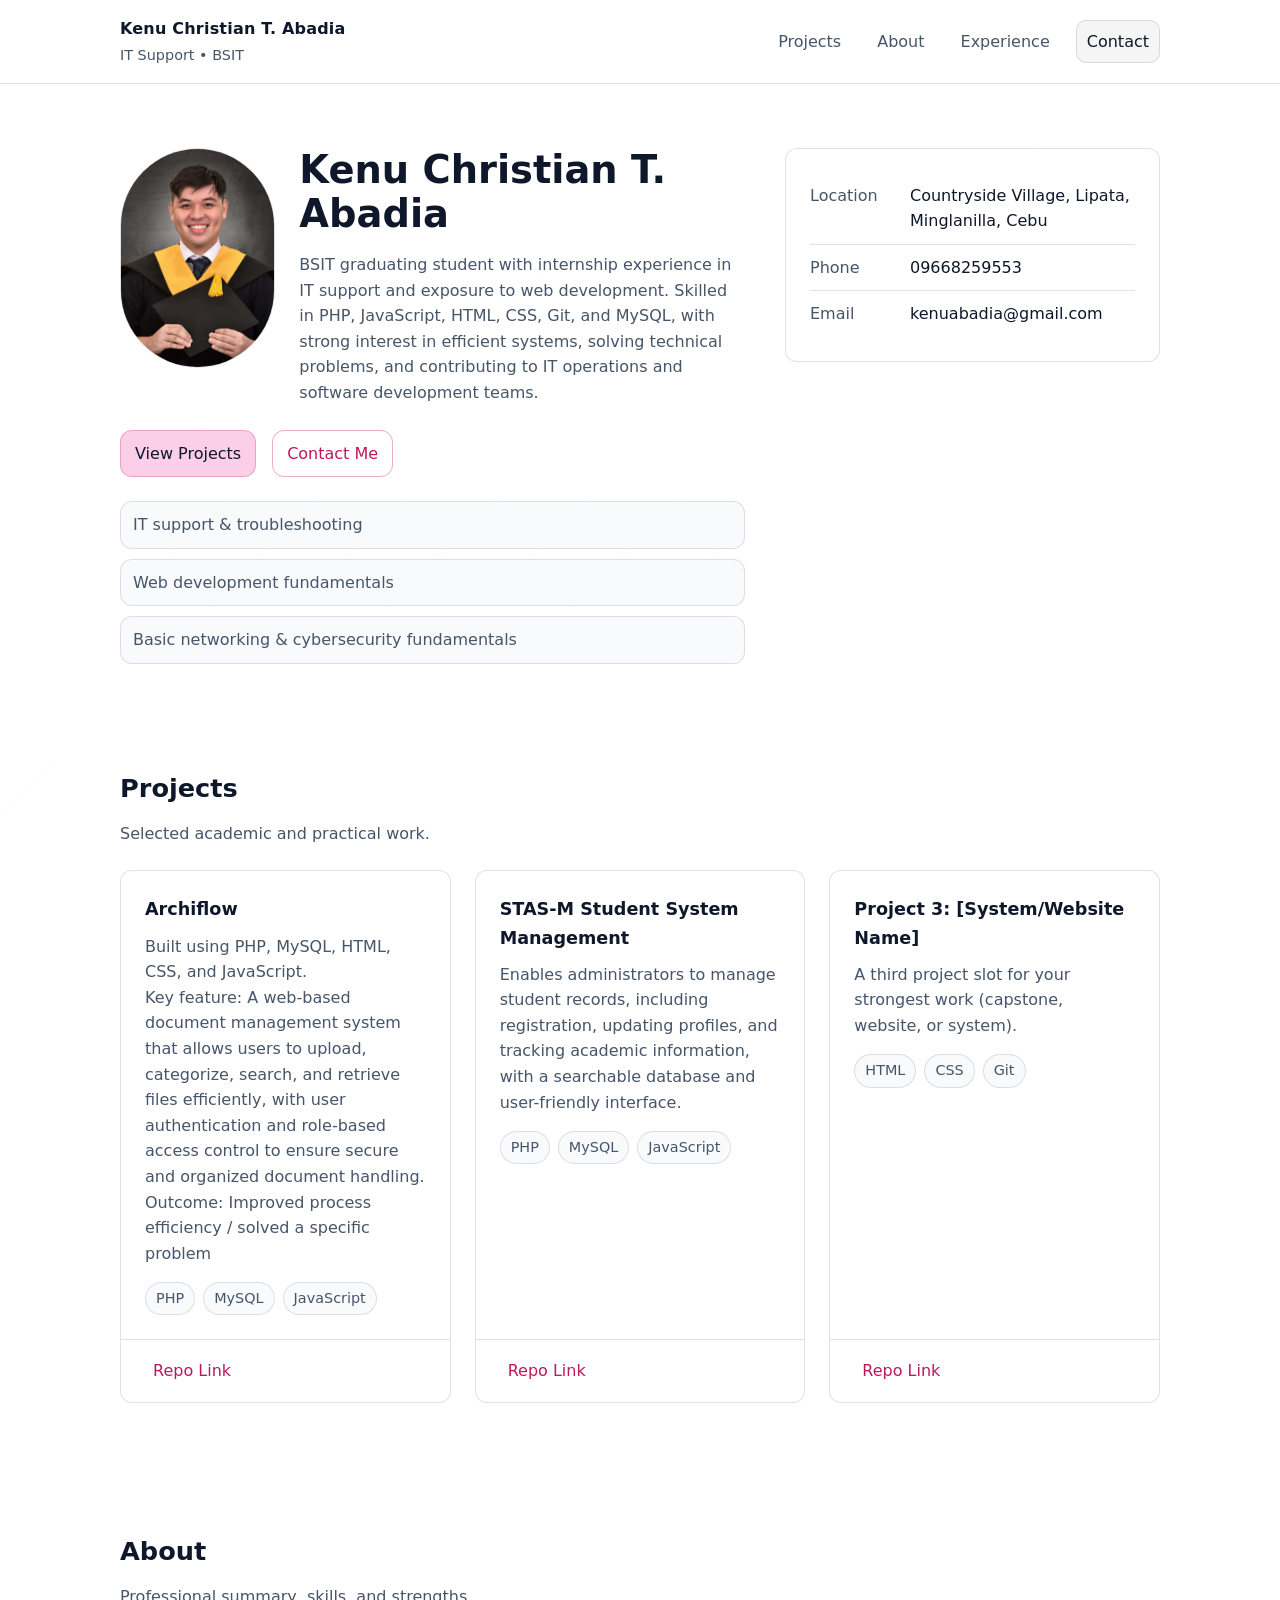
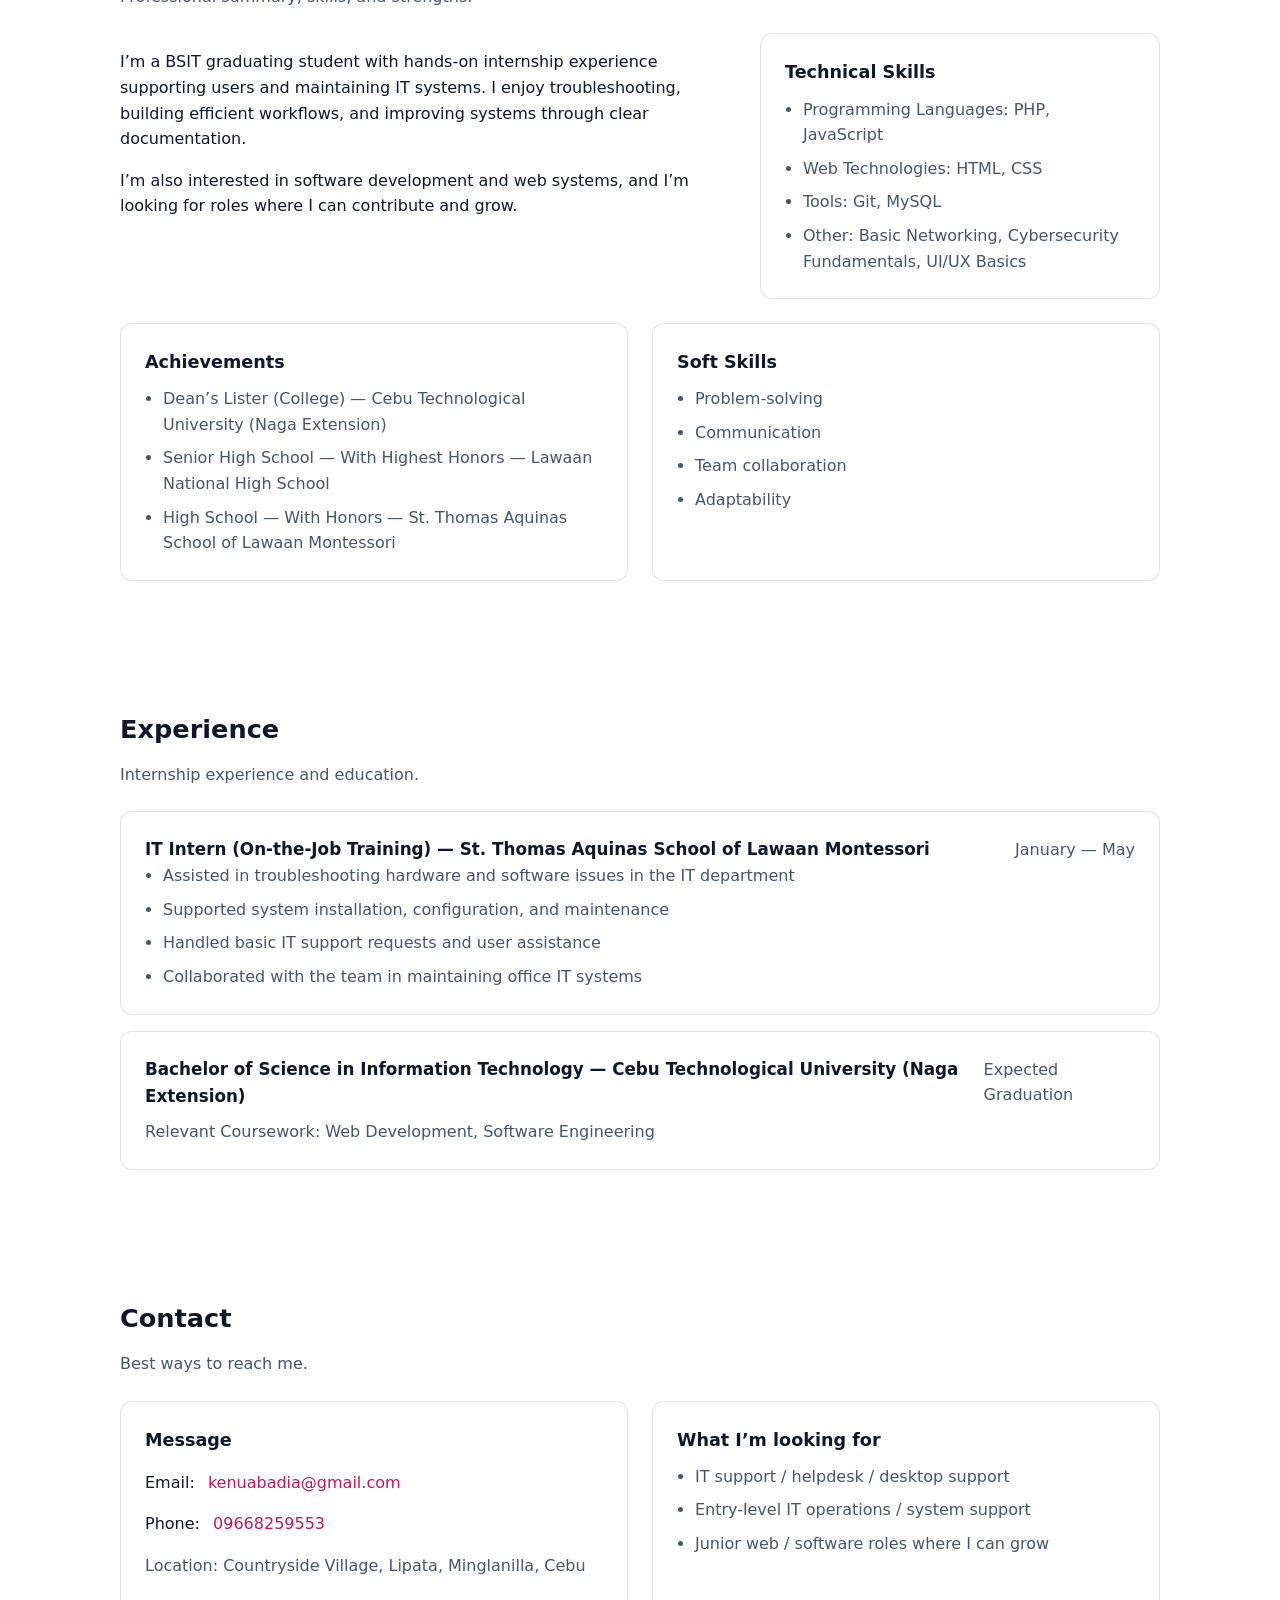
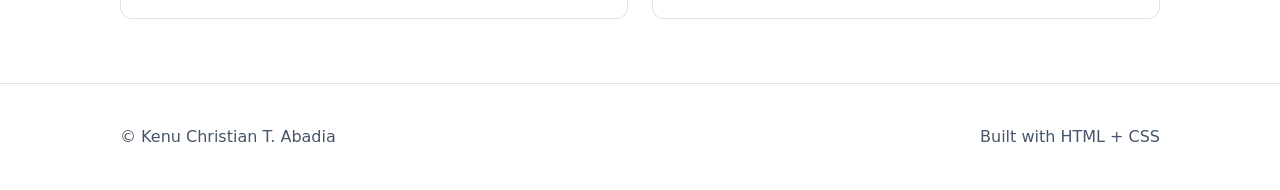
==== index.html @ 9f17c005 "Add files via upload" ====
<!doctype html>
<html lang="en">
  <head>
    <meta charset="UTF-8" />
    <meta name="viewport" content="width=device-width, initial-scale=1" />
    <title>Kenu Christian T. Abadia — IT Portfolio</title>
    <meta
      name="description"
      content="One-page IT portfolio featuring projects, skills, experience, and contact details."
    />
    <link rel="stylesheet" href="css/styles.css" />
  </head>
  <body>
    <header class="site-header">
      <div class="container header-inner">
        <a class="brand" href="#top" aria-label="Go to top">
          <span class="brand-name">Kenu Christian T. Abadia</span>
          <span class="brand-role">IT Support • BSIT</span>
        </a>

        <nav class="nav" aria-label="Primary">
          <a href="#projects">Projects</a>
          <a href="#about">About</a>
          <a href="#experience">Experience</a>
          <a class="nav-cta" href="#contact">Contact</a>
        </nav>
      </div>
    </header>

    <main id="top">
      <section class="hero" aria-label="Introduction">
        <div class="container hero-inner">
          <div class="hero-copy">
            <div class="hero-top">
              <a
                class="avatar-link"
                href="assets/img/profile.jpg"
                target="_blank"
                rel="noopener noreferrer"
                aria-label="Open profile photo in a new tab"
              >
                <img
                  class="avatar"
                  src="assets/img/profile.jpg"
                  width="220"
                  height="220"
                  alt="Profile photo of Kenu Christian T. Abadia"
                />
              </a>

              <div>
                <h1 class="hero-title">Kenu Christian T. Abadia</h1>
                <p class="hero-subtitle">
                  BSIT graduating student with internship experience in
                  IT support and exposure to web development. Skilled in PHP,
                  JavaScript, HTML, CSS, Git, and MySQL, with strong interest in
                  efficient systems, solving technical problems, and contributing
                  to IT operations and software development teams.
                </p>
              </div>
            </div>
            <div class="hero-actions">
              <a class="button" href="#projects">View Projects</a>
              <a class="button button-secondary" href="#contact">Contact Me</a>
            </div>

            <ul class="hero-highlights" aria-label="Highlights">
              <li>IT support & troubleshooting</li>
              <li>Web development fundamentals</li>
              <li>Basic networking & cybersecurity fundamentals</li>
            </ul>
          </div>

          <div class="hero-card" aria-label="Quick info">
            <div class="quick-row">
              <span class="quick-label">Location</span>
              <span class="quick-value">Countryside Village, Lipata, Minglanilla, Cebu</span>
            </div>
            <div class="quick-row">
              <span class="quick-label">Phone</span>
              <a class="quick-value" href="tel:+639668259553">09668259553</a>
            </div>
            <div class="quick-row">
              <span class="quick-label">Email</span>
              <a class="quick-value" href="mailto:kenuabadia@gmail.com">kenuabadia@gmail.com</a>
            </div>
          </div>
        </div>
      </section>

      <section class="section" id="projects" aria-label="Projects">
        <div class="container">
          <header class="section-header">
            <h2>Projects</h2>
            <p class="section-lede">
              Selected academic and practical work.
            </p>
          </header>

          <div class="grid cards">
            <article class="card">
              <div class="card-body">
                <h3>Archiflow</h3>
                <p>Built using PHP, MySQL, HTML, CSS, and JavaScript.</p>
                <p class="card-detail">Key feature: <span class="muted">  A web-based document management system that allows users to 
                    upload, categorize, search, and retrieve files efficiently, with user authentication and 
                    role-based access control to ensure secure and organized document handling. </span></p>
                <p class="card-detail">Outcome: <span class="muted">Improved process efficiency / solved a specific problem</span></p>
                <ul class="tags" aria-label="Tech used">
                  <li>PHP</li>
                  <li>MySQL</li>
                  <li>JavaScript</li>
                </ul>
              </div>
              <div class="card-footer">
                <a
                  class="link"
                  href="https://github.com/Kenu1030/Archiflow"
                  target="_blank"
                  rel="noopener noreferrer"
                >
                  Repo Link
                </a>
              </div>
            </article>

            <article class="card">
              <div class="card-body">
                <h3>STAS-M Student System Management</h3>
                <p>
                  Enables administrators to manage student records, 
                  including registration, updating profiles, and tracking academic information, 
                  with a searchable database and user-friendly interface.
                </p>
                <ul class="tags" aria-label="Tech used">
                  <li>PHP</li>
                  <li>MySQL</li>
                  <li>JavaScript</li>
                </ul>
              </div>
              <div class="card-footer">
                <a class="link" href="#contact">Repo Link</a>
              </div>
            </article>

            <article class="card">
              <div class="card-body">
                <h3>Project 3: [System/Website Name]</h3>
                <p>
                  A third project slot for your strongest work (capstone,
                  website, or system).
                </p>
                <ul class="tags" aria-label="Tech used">
                  <li>HTML</li>
                  <li>CSS</li>
                  <li>Git</li>
                </ul>
              </div>
              <div class="card-footer">
                <a class="link" href="#contact">Repo Link</a>
              </div>
            </article>
          </div>
        </div>
      </section>

      <section class="section" id="about" aria-label="About">
        <div class="container">
          <header class="section-header">
            <h2>About</h2>
            <p class="section-lede">
              Professional summary, skills, and strengths.
            </p>
          </header>

          <div class="split">
            <div>
              <p>
                I’m a BSIT graduating student with hands-on internship
                experience supporting users and maintaining IT systems.
                I enjoy troubleshooting, building efficient workflows, and
                improving systems through clear documentation.
              </p>
              <p>
                I’m also interested in software development and web systems,
                and I’m looking for roles where I can contribute and grow.
              </p>
            </div>

            <div class="panel">
              <h3 class="panel-title">Technical Skills</h3>
              <ul class="bullets">
                <li>Programming Languages: PHP, JavaScript</li>
                <li>Web Technologies: HTML, CSS</li>
                <li>Tools: Git, MySQL</li>
                <li>Other: Basic Networking, Cybersecurity Fundamentals, UI/UX Basics</li>
              </ul>
            </div>
          </div>

          <div class="grid two-up" aria-label="Additional strengths">
            <div class="panel">
              <h3 class="panel-title">Achievements</h3>
              <ul class="bullets">
                <li>Dean’s Lister (College) — Cebu Technological University (Naga Extension)</li>
                <li>Senior High School — With Highest Honors — Lawaan National High School</li>
                <li>High School — With Honors — St. Thomas Aquinas School of Lawaan Montessori</li>
              </ul>
            </div>

            <div class="panel">
              <h3 class="panel-title">Soft Skills</h3>
              <ul class="bullets">
                <li>Problem-solving</li>
                <li>Communication</li>
                <li>Team collaboration</li>
                <li>Adaptability</li>
              </ul>
            </div>
          </div>
        </div>
      </section>

      <section class="section" id="experience" aria-label="Experience">
        <div class="container">
          <header class="section-header">
            <h2>Experience</h2>
            <p class="section-lede">Internship experience and education.</p>
          </header>

          <div class="stack">
            <article class="timeline-item">
              <div class="timeline-top">
                <h3>IT Intern (On-the-Job Training) — St. Thomas Aquinas School of Lawaan Montessori</h3>
                <span class="muted">January — May</span>
              </div>
              <ul class="bullets">
                <li>Assisted in troubleshooting hardware and software issues in the IT department</li>
                <li>Supported system installation, configuration, and maintenance</li>
                <li>Handled basic IT support requests and user assistance</li>
                <li>Collaborated with the team in maintaining office IT systems</li>
              </ul>
            </article>

            <article class="timeline-item">
              <div class="timeline-top">
                <h3>Bachelor of Science in Information Technology — Cebu Technological University (Naga Extension)</h3>
                <span class="muted">Expected Graduation</span>
              </div>
              <p>Relevant Coursework: <span class="muted">Web Development, Software Engineering</span></p>
            </article>
          </div>
        </div>
      </section>

      <section class="section" id="contact" aria-label="Contact">
        <div class="container">
          <header class="section-header">
            <h2>Contact</h2>
            <p class="section-lede">
              Best ways to reach me.
            </p>
          </header>

          <div class="contact">
            <div class="panel">
              <h3 class="panel-title">Message</h3>
              <p>
                Email: <a class="link" href="mailto:kenuabadia@gmail.com">kenuabadia@gmail.com</a>
              </p>
              <p>
                Phone: <a class="link" href="tel:+639668259553">09668259553</a>
              </p>
              <p class="muted">Location: Countryside Village, Lipata, Minglanilla, Cebu</p>
            </div>

            <div class="panel">
              <h3 class="panel-title">What I’m looking for</h3>
              <ul class="bullets">
                <li>IT support / helpdesk / desktop support</li>
                <li>Entry-level IT operations / system support</li>
                <li>Junior web / software roles where I can grow</li>
              </ul>
            </div>
          </div>
        </div>
      </section>
    </main>

    <footer class="site-footer">
      <div class="container footer-inner">
        <p class="muted">© Kenu Christian T. Abadia</p>
        <p class="muted">Built with HTML + CSS</p>
      </div>
    </footer>
  </body>
</html>
---- css/styles.css ----
:root {
  --bg: #ffffff;
  --surface: #ffffff;
  --surface-2: #f8fafc;
  --text: #0f172a;
  --muted: #475569;
  --border: rgba(15, 23, 42, 0.12);
  --accent: #fbcfe8;
  --accent-rgb: 251 207 232;
  --accent-ink: #be185d;
  --accent-ink-rgb: 190 24 93;

  --max: 1040px;
  --radius: 12px;

  --space-1: 8px;
  --space-2: 12px;
  --space-3: 16px;
  --space-4: 24px;
  --space-5: 40px;
  --space-6: 64px;

  --shadow: 0 1px 0 rgba(15, 23, 42, 0.06);
  --shadow-2: 0 2px 0 rgba(15, 23, 42, 0.08);
}

*,
*::before,
*::after {
  box-sizing: border-box;
}

html,
body {
  height: 100%;
}

html {
  scroll-behavior: smooth;
}

body {
  margin: 0;
  background: var(--bg);
  background-image:
    repeating-linear-gradient(
      135deg,
      rgba(var(--accent-rgb) / 0.04) 0,
      rgba(var(--accent-rgb) / 0.04) 1px,
      transparent 1px,
      transparent 64px
    );
  background-attachment: fixed;
  color: var(--text);
  font-family: system-ui, -apple-system, Segoe UI, Roboto, Arial, sans-serif;
  line-height: 1.6;
}

img {
  max-width: 100%;
  height: auto;
}

a {
  color: inherit;
}

a:focus-visible {
  outline: 3px solid rgba(var(--accent-ink-rgb) / 0.45);
  outline-offset: 3px;
  border-radius: 10px;
}

:target {
  scroll-margin-top: 96px;
}

.container {
  width: min(var(--max), 100% - 40px);
  margin-inline: auto;
}

.muted {
  color: var(--muted);
}

.site-header {
  position: sticky;
  top: 0;
  z-index: 10;
  background: rgba(255, 255, 255, 0.92);
  border-bottom: 1px solid var(--border);
}

.header-inner {
  display: flex;
  align-items: center;
  justify-content: space-between;
  padding: var(--space-3) 0;
  gap: var(--space-3);
}

.brand {
  text-decoration: none;
  display: grid;
  gap: 2px;
}

.brand-name {
  font-weight: 750;
  letter-spacing: 0.2px;
}

.brand-role {
  color: var(--muted);
  font-size: 0.9rem;
}

.nav {
  display: flex;
  gap: var(--space-3);
  align-items: center;
  flex-wrap: wrap;
  justify-content: flex-end;
}

.nav a {
  text-decoration: none;
  color: var(--muted);
  padding: 8px 10px;
  border-radius: 10px;
  transition:
    background 180ms ease,
    color 180ms ease,
    transform 180ms ease;
}

.nav a:hover {
  color: var(--text);
  background: rgba(15, 23, 42, 0.04);
}

.nav a:active {
  transform: translateY(1px);
}

.nav-cta {
  color: var(--text) !important;
  background: rgba(15, 23, 42, 0.04);
  border: 1px solid var(--border);
}

.nav-cta:hover {
  border-color: rgba(var(--accent-ink-rgb) / 0.35);
}

.hero {
  padding: var(--space-6) 0 var(--space-5);
}

.hero-inner {
  display: grid;
  grid-template-columns: 1.25fr 0.75fr;
  gap: var(--space-5);
  align-items: start;
}

.hero-top {
  display: flex;
  align-items: flex-start;
  gap: var(--space-4);
}

.avatar-link {
  display: inline-block;
  border-radius: 999px;
  overflow: hidden;
}

.hero-copy {
  animation: none;
}

.hero-title {
  margin: 0;
  font-size: clamp(2rem, 3vw, 3rem);
  line-height: 1.15;
}

.hero-subtitle {
  margin: var(--space-3) 0 0;
  color: var(--muted);
  max-width: 62ch;
}

.hero-actions {
  display: flex;
  gap: var(--space-3);
  flex-wrap: wrap;
  margin-top: var(--space-4);
}

.button {
  display: inline-block;
  text-decoration: none;
  padding: 10px 14px;
  border-radius: 12px;
  border: 1px solid var(--border);
  background: transparent;
  color: var(--text);
  background: var(--accent);
  border-color: rgba(var(--accent-ink-rgb) / 0.25);
  transition:
    transform 180ms ease,
    background 180ms ease,
    box-shadow 180ms ease;
}

.button:hover {
  background: rgba(var(--accent-rgb) / 0.95);
  box-shadow: none;
  transform: translateY(0);
}

.button:active {
  transform: translateY(0);
}

.button-secondary {
  color: var(--accent-ink);
  background: transparent;
  border-color: rgba(var(--accent-ink-rgb) / 0.35);
}

.button-secondary:hover {
  background: rgba(var(--accent-rgb) / 0.22);
}

.hero-highlights {
  list-style: none;
  padding: 0;
  margin: var(--space-4) 0 0;
  display: grid;
  gap: 10px;
  color: var(--muted);
}

.hero-highlights li {
  border: 1px solid var(--border);
  background: var(--surface-2);
  padding: 10px 12px;
  border-radius: var(--radius);
  transition: transform 180ms ease, box-shadow 180ms ease;
}

.hero-highlights li:hover {
  transform: translateY(0);
  box-shadow: none;
}

.hero-card {
  border: 1px solid var(--border);
  background: var(--surface);
  border-radius: var(--radius);
  padding: var(--space-4);
  box-shadow: none;
  animation: none;
}

@keyframes riseIn {
  from {
    opacity: 0;
    transform: translateY(10px);
  }
  to {
    opacity: 1;
    transform: translateY(0);
  }
}

.avatar {
  display: block;
  width: 220px;
  height: 220px;
  object-fit: cover;
  border-radius: 999px;
  border: 1px solid var(--border);
  box-shadow: none;
  flex: 0 0 auto;
  margin: 0;
  transition:
    transform 220ms ease,
    border-color 220ms ease,
    box-shadow 220ms ease,
    filter 220ms ease;
}

.avatar:hover {
  transform: scale(1.02);
  border-color: rgba(var(--accent-ink-rgb) / 0.28);
  box-shadow:
    0 0 0 6px rgba(var(--accent-rgb) / 0.35);
  filter: saturate(1.03);
}

.hero-top:focus-within .avatar {
  border-color: rgba(var(--accent-ink-rgb) / 0.28);
  box-shadow:
    0 0 0 6px rgba(var(--accent-rgb) / 0.35);
}

.quick-row {
  display: grid;
  grid-template-columns: 90px 1fr;
  gap: 10px;
  padding: 10px 0;
  border-bottom: 1px solid var(--border);
}

.quick-row:last-child {
  border-bottom: none;
}

.quick-label {
  color: var(--muted);
}

.quick-value {
  text-decoration: none;
}

.quick-value:hover {
  text-decoration: underline;
  text-decoration-thickness: 2px;
  text-underline-offset: 3px;
  text-decoration-color: rgba(var(--accent-ink-rgb) / 0.35);
}

.section {
  padding: var(--space-6) 0;
}

.section-header h2 {
  margin: 0;
  font-size: 1.6rem;
}

.section-lede {
  margin: var(--space-2) 0 0;
  color: var(--muted);
}

.grid {
  display: grid;
  gap: var(--space-4);
}

.cards {
  margin-top: var(--space-4);
  grid-template-columns: repeat(3, 1fr);
}

.card {
  border: 1px solid var(--border);
  background: var(--surface);
  border-radius: var(--radius);
  overflow: clip;
  display: grid;
  grid-template-rows: 1fr auto;
  transition:
    transform 180ms ease,
    box-shadow 180ms ease,
    border-color 180ms ease;
}

.card:hover {
  transform: translateY(0);
  box-shadow: none;
  border-color: rgba(var(--accent-ink-rgb) / 0.3);
}

.card-body {
  padding: var(--space-4);
}

.card h3 {
  margin: 0 0 10px;
  font-size: 1.1rem;
}

.card p {
  margin: 0;
  color: var(--muted);
}

.card-detail {
  margin-top: 10px;
}

.tags {
  list-style: none;
  padding: 0;
  margin: var(--space-3) 0 0;
  display: flex;
  gap: 8px;
  flex-wrap: wrap;
}

.tags li {
  border: 1px solid var(--border);
  background: var(--surface-2);
  color: var(--muted);
  padding: 4px 10px;
  border-radius: 999px;
  font-size: 0.9rem;
}

.card-footer {
  display: flex;
  justify-content: space-between;
  padding: 12px var(--space-4);
  border-top: 1px solid var(--border);
  background: transparent;
}

.link {
  color: var(--accent-ink);
  text-decoration: none;
  padding: 6px 8px;
  border-radius: 10px;
  transition: background 180ms ease;
}

.link:hover {
  background: rgba(var(--accent-rgb) / 0.22);
}

.split {
  margin-top: var(--space-4);
  display: grid;
  grid-template-columns: 1.2fr 0.8fr;
  gap: var(--space-5);
  align-items: start;
}

.panel {
  border: 1px solid var(--border);
  background: var(--surface);
  border-radius: var(--radius);
  padding: var(--space-4);
}

.panel-title {
  margin: 0 0 10px;
  font-size: 1.1rem;
}

.bullets {
  margin: 0;
  padding-left: 18px;
  color: var(--muted);
  display: grid;
  gap: 8px;
}

.stack {
  margin-top: var(--space-4);
  display: grid;
  gap: var(--space-3);
}

.timeline-item {
  border: 1px solid var(--border);
  background: var(--surface);
  border-radius: var(--radius);
  padding: var(--space-4);
}

.timeline-top {
  display: flex;
  align-items: baseline;
  justify-content: space-between;
  gap: var(--space-3);
}

.timeline-item h3 {
  margin: 0;
  font-size: 1.05rem;
}

.timeline-item p {
  margin: 10px 0 0;
  color: var(--muted);
}

.contact {
  margin-top: var(--space-4);
  display: grid;
  grid-template-columns: 1fr 1fr;
  gap: var(--space-4);
}

.two-up {
  margin-top: var(--space-4);
  grid-template-columns: 1fr 1fr;
}

.site-footer {
  border-top: 1px solid var(--border);
  background: var(--surface);
}

.footer-inner {
  padding: var(--space-4) 0;
  display: flex;
  justify-content: space-between;
  gap: var(--space-3);
  flex-wrap: wrap;
}

@media (max-width: 900px) {
  .hero-inner {
    grid-template-columns: 1fr;
  }

  .hero-top {
    flex-direction: column;
    align-items: flex-start;
  }

  .avatar {
    width: 200px;
    height: 200px;
  }

  .cards {
    grid-template-columns: 1fr;
  }

  .split {
    grid-template-columns: 1fr;
  }

  .contact {
    grid-template-columns: 1fr;
  }

  .quick-row {
    grid-template-columns: 110px 1fr;
  }

  .two-up {
    grid-template-columns: 1fr;
  }
}

@media (prefers-reduced-motion: reduce) {
  html {
    scroll-behavior: auto;
  }

  *,
  *::before,
  *::after {
    animation-duration: 0.001ms !important;
    animation-iteration-count: 1 !important;
    transition-duration: 0.001ms !important;
    scroll-behavior: auto !important;
  }

  .avatar {
    transition: none;
  }
}
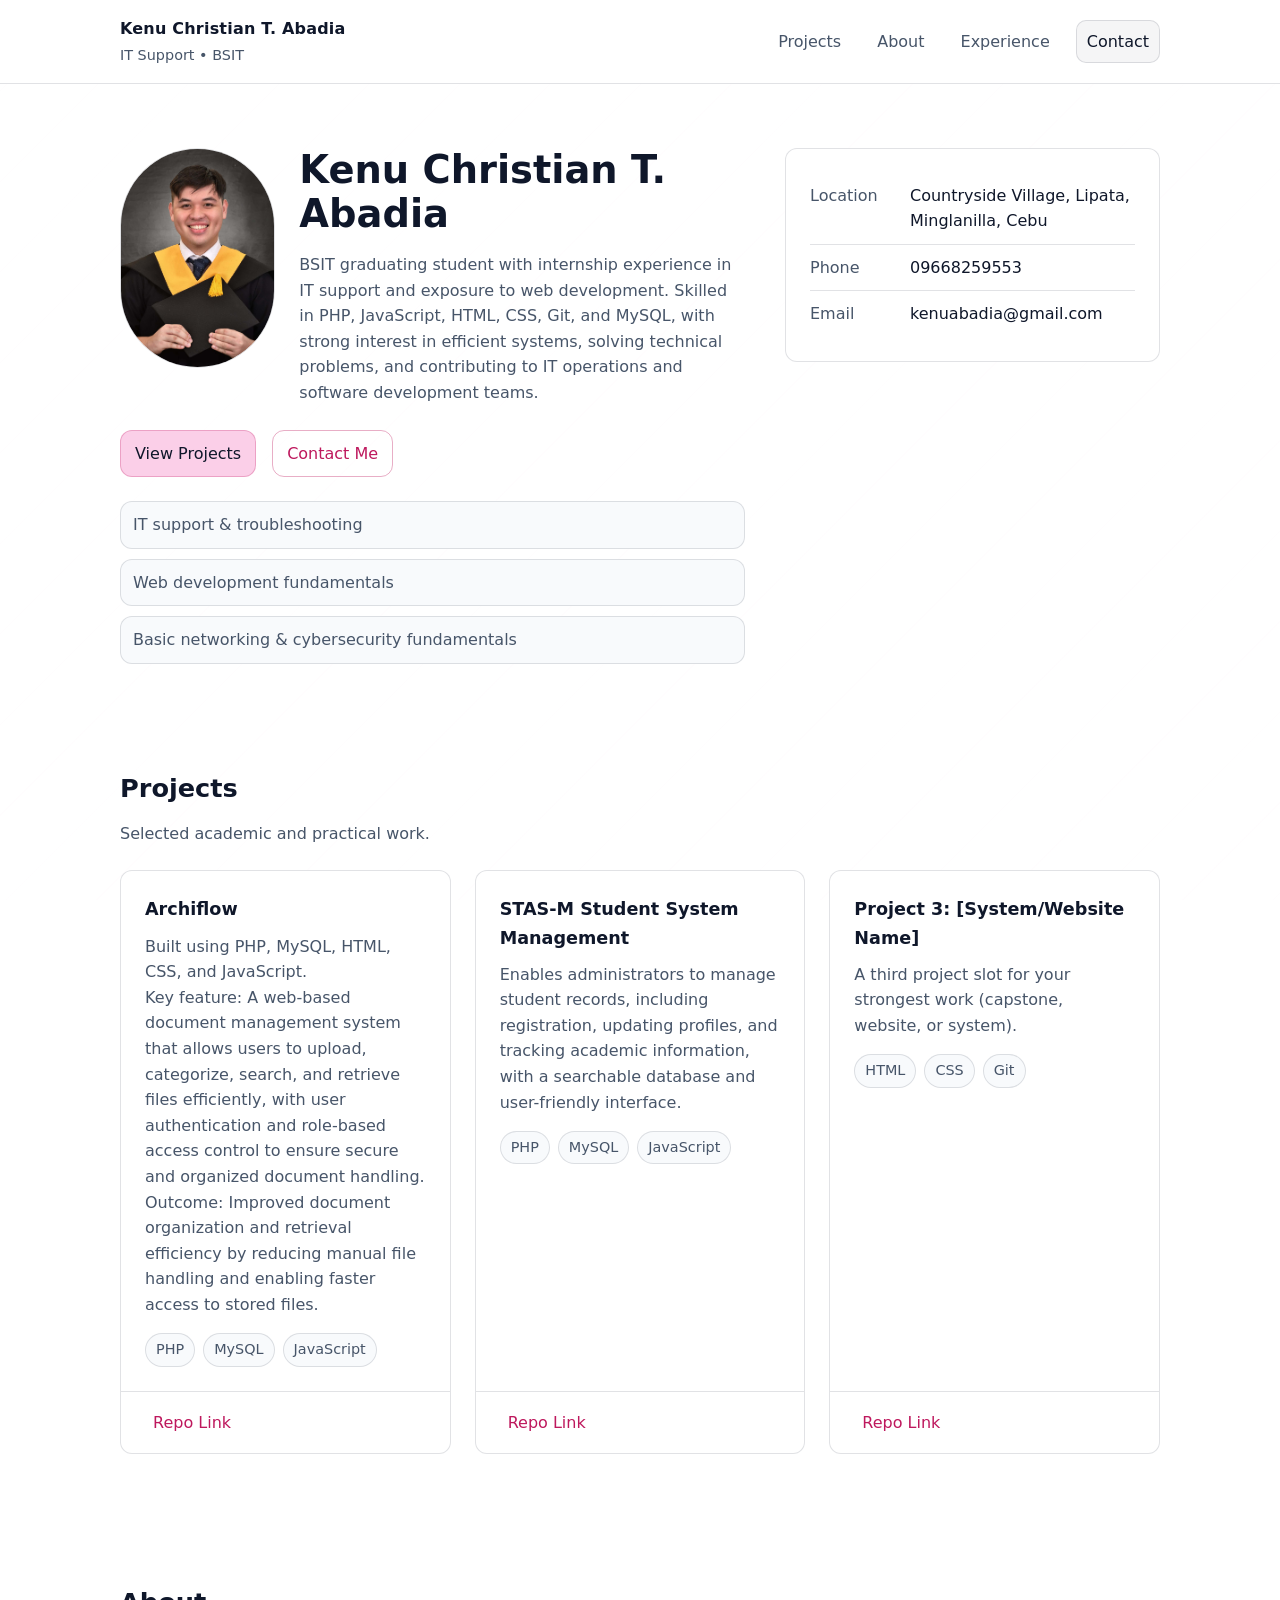
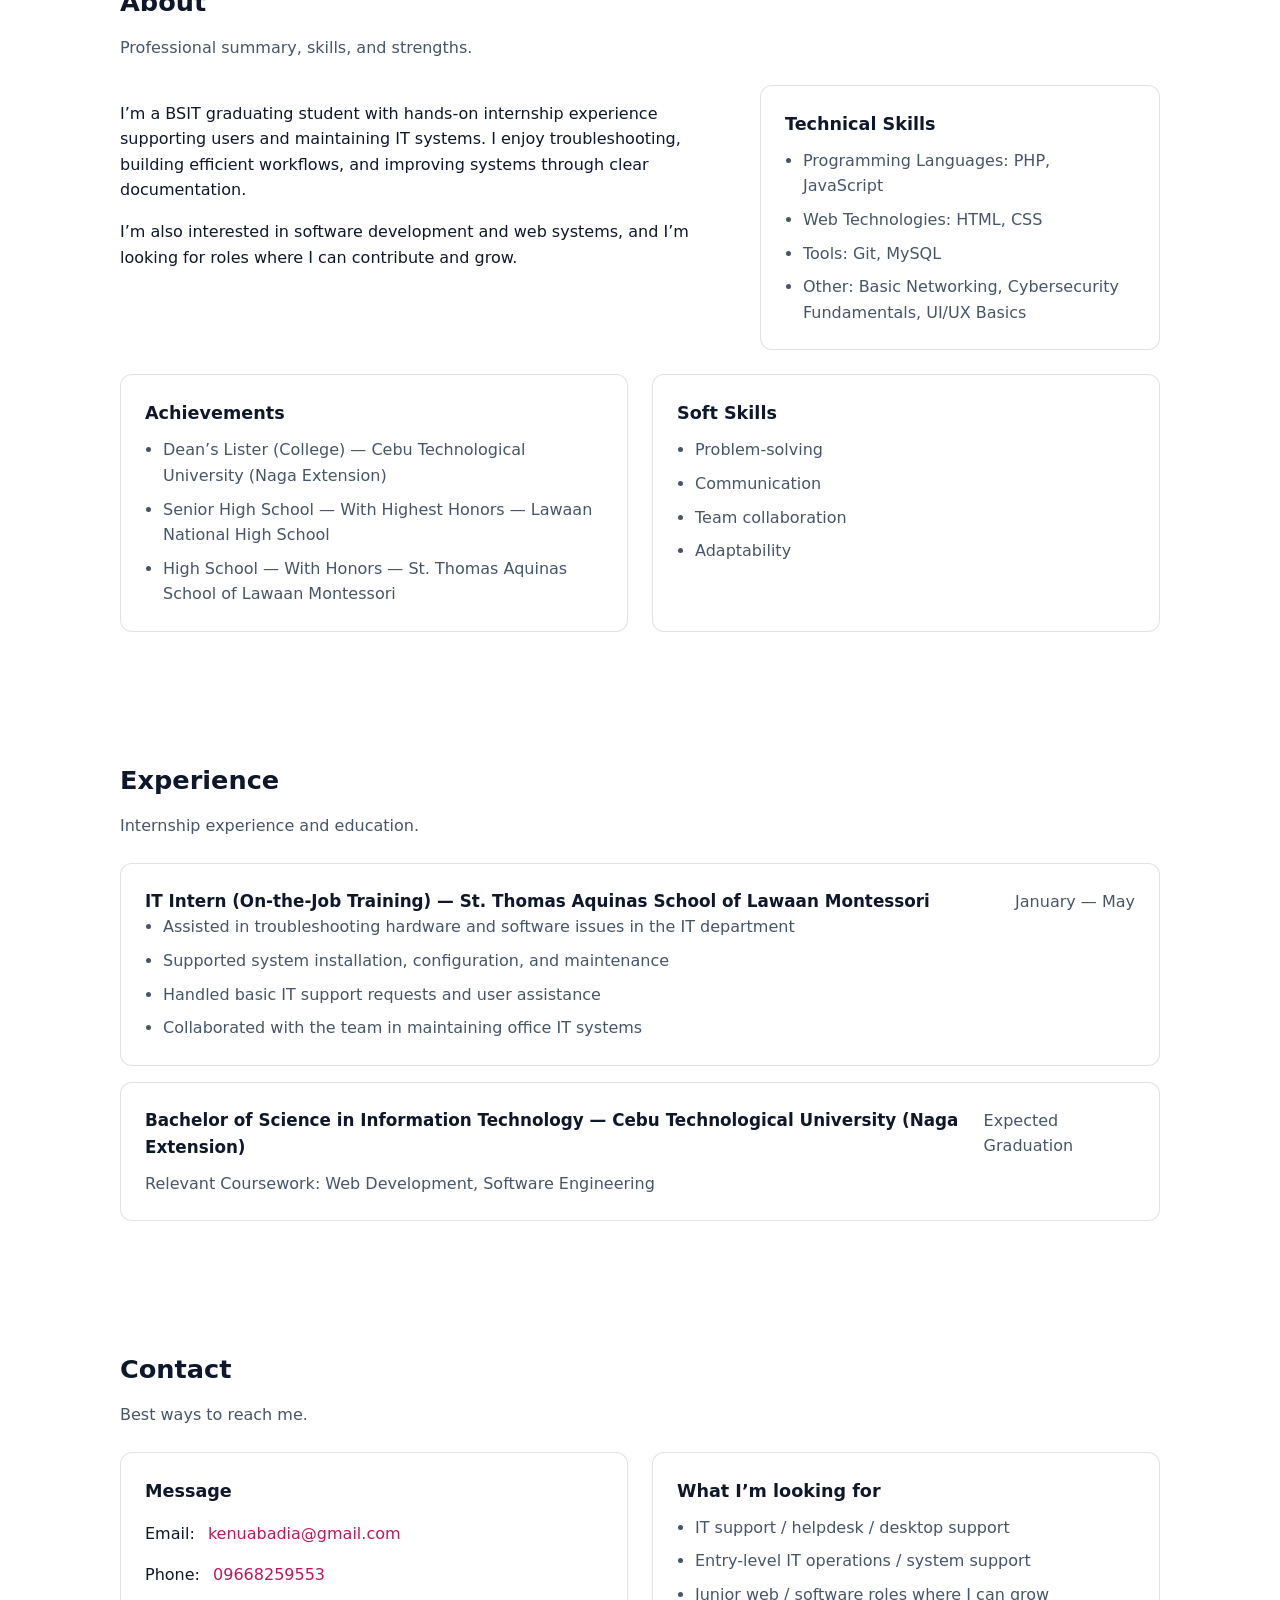
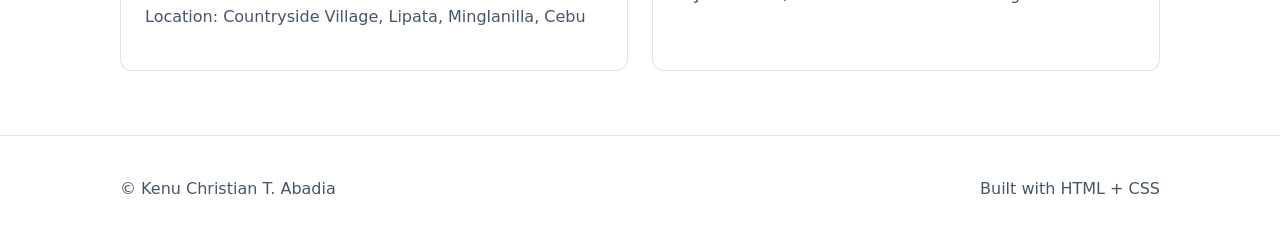
==== commit 312af695: "Add files via upload" ====
--- a/index.html
+++ b/index.html
@@ -105,7 +105,8 @@
                 <p class="card-detail">Key feature: <span class="muted">  A web-based document management system that allows users to 
                     upload, categorize, search, and retrieve files efficiently, with user authentication and 
                     role-based access control to ensure secure and organized document handling. </span></p>
-                <p class="card-detail">Outcome: <span class="muted">Improved process efficiency / solved a specific problem</span></p>
+                <p class="card-detail">Outcome: <span class="muted">Improved document organization and retrieval efficiency by reducing manual 
+                    file handling and enabling faster access to stored files.</span></p>
                 <ul class="tags" aria-label="Tech used">
                   <li>PHP</li>
                   <li>MySQL</li>
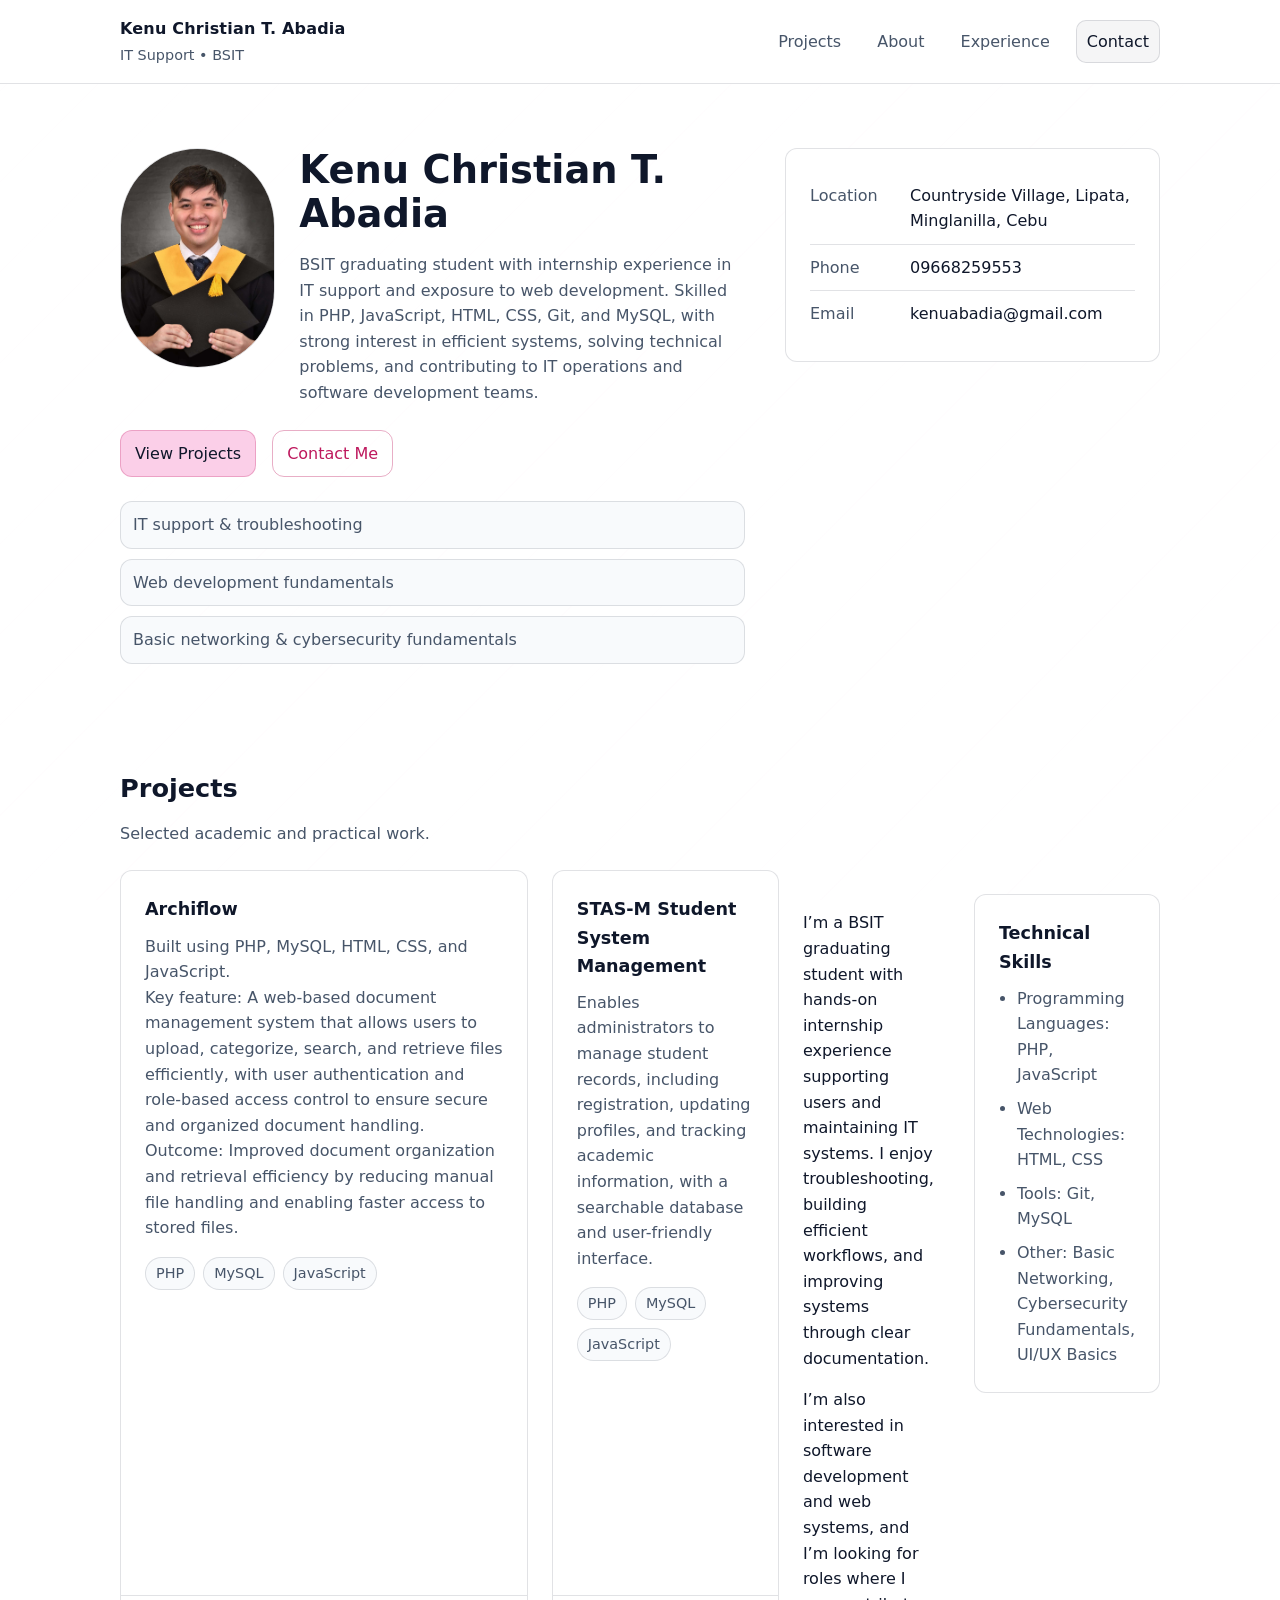
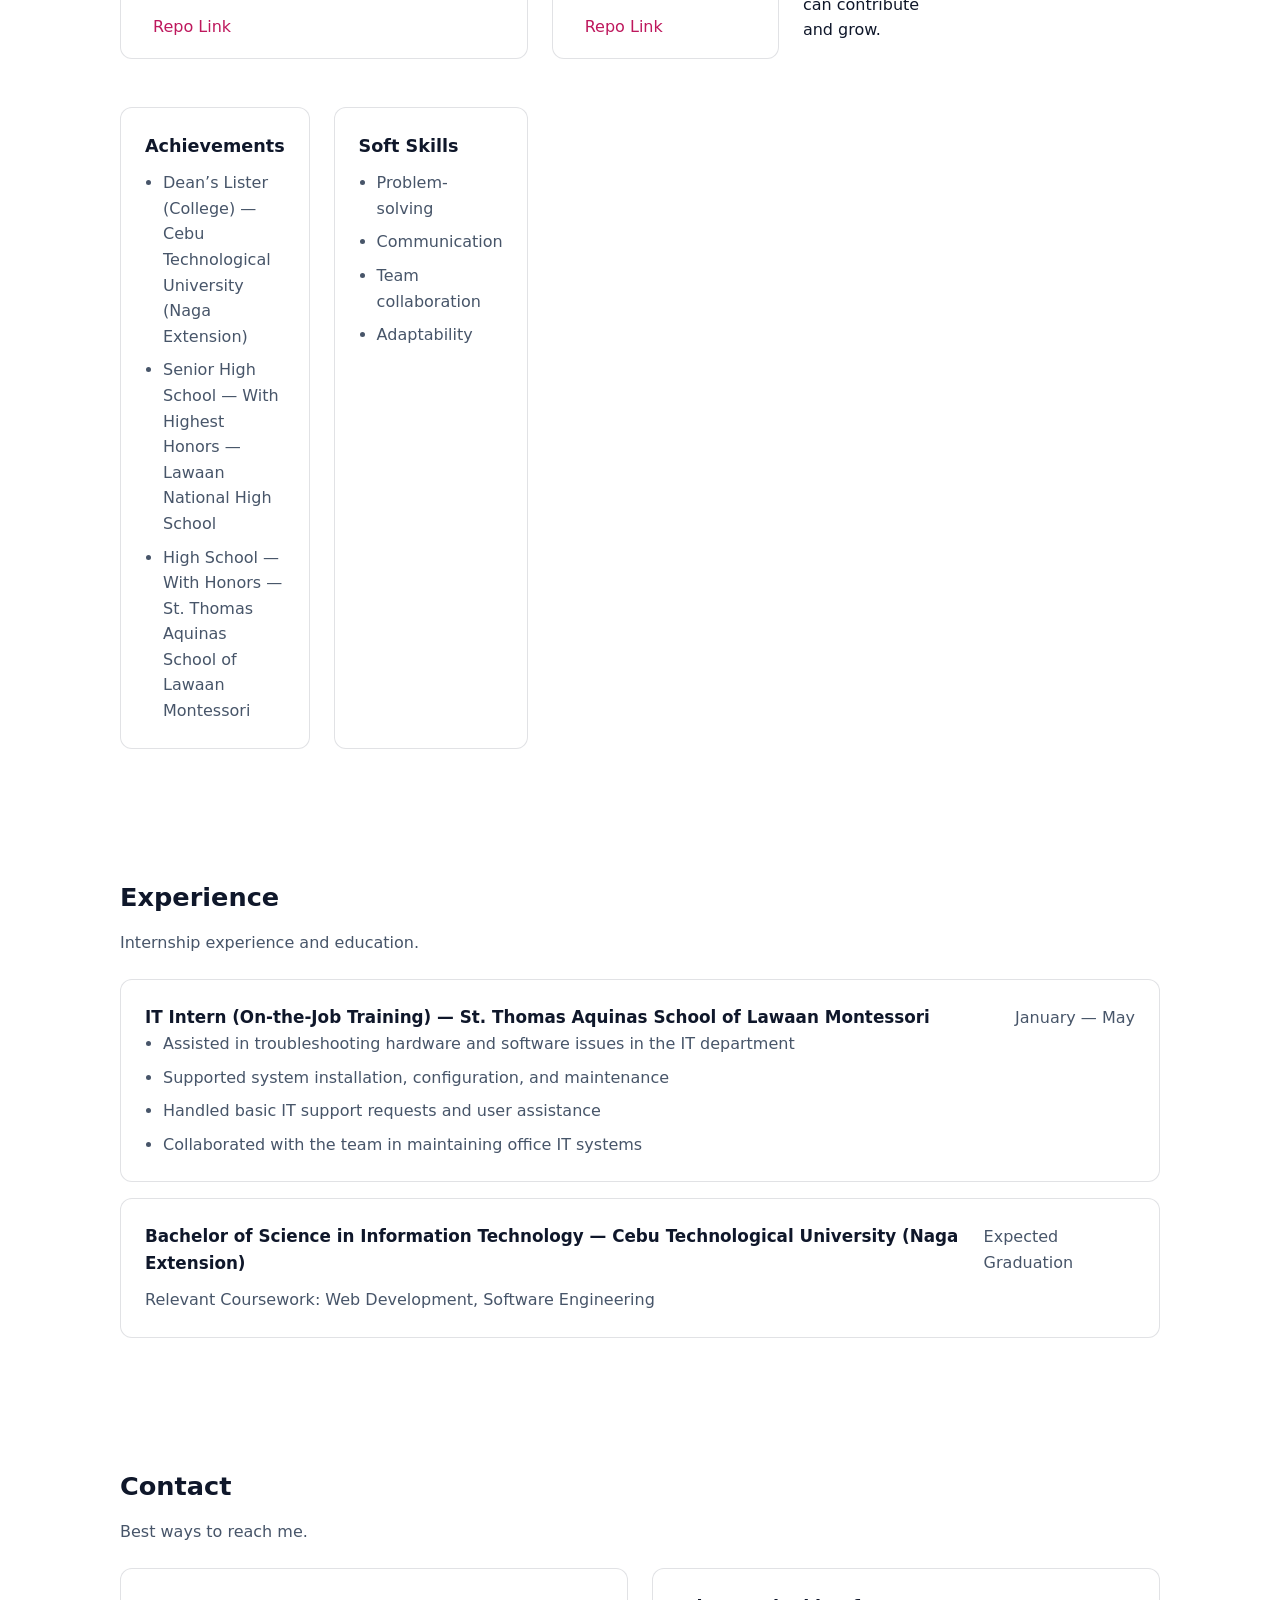
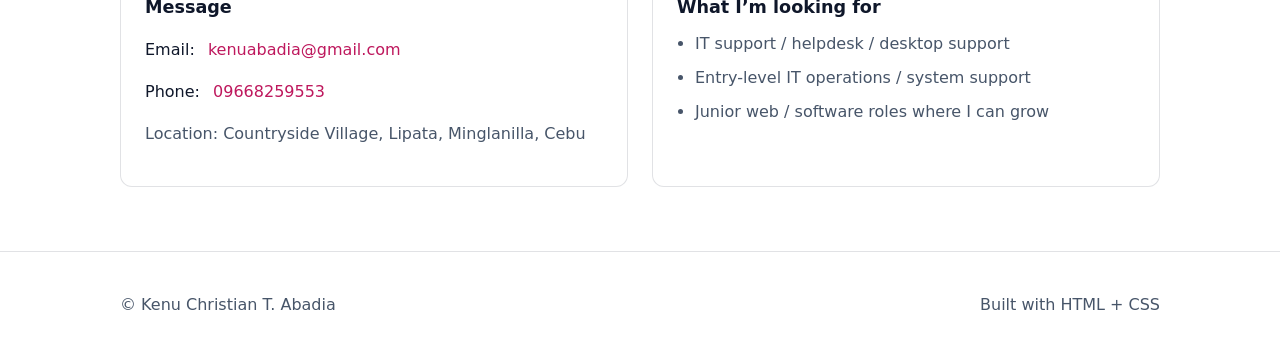
==== commit 6bbfc17b: "Add files via upload" ====
--- a/index.html
+++ b/index.html
@@ -144,36 +144,7 @@
               </div>
             </article>
 
-            <article class="card">
-              <div class="card-body">
-                <h3>Project 3: [System/Website Name]</h3>
-                <p>
-                  A third project slot for your strongest work (capstone,
-                  website, or system).
-                </p>
-                <ul class="tags" aria-label="Tech used">
-                  <li>HTML</li>
-                  <li>CSS</li>
-                  <li>Git</li>
-                </ul>
-              </div>
-              <div class="card-footer">
-                <a class="link" href="#contact">Repo Link</a>
-              </div>
-            </article>
-          </div>
-        </div>
-      </section>
-
-      <section class="section" id="about" aria-label="About">
-        <div class="container">
-          <header class="section-header">
-            <h2>About</h2>
-            <p class="section-lede">
-              Professional summary, skills, and strengths.
-            </p>
-          </header>
-
+       
           <div class="split">
             <div>
               <p>
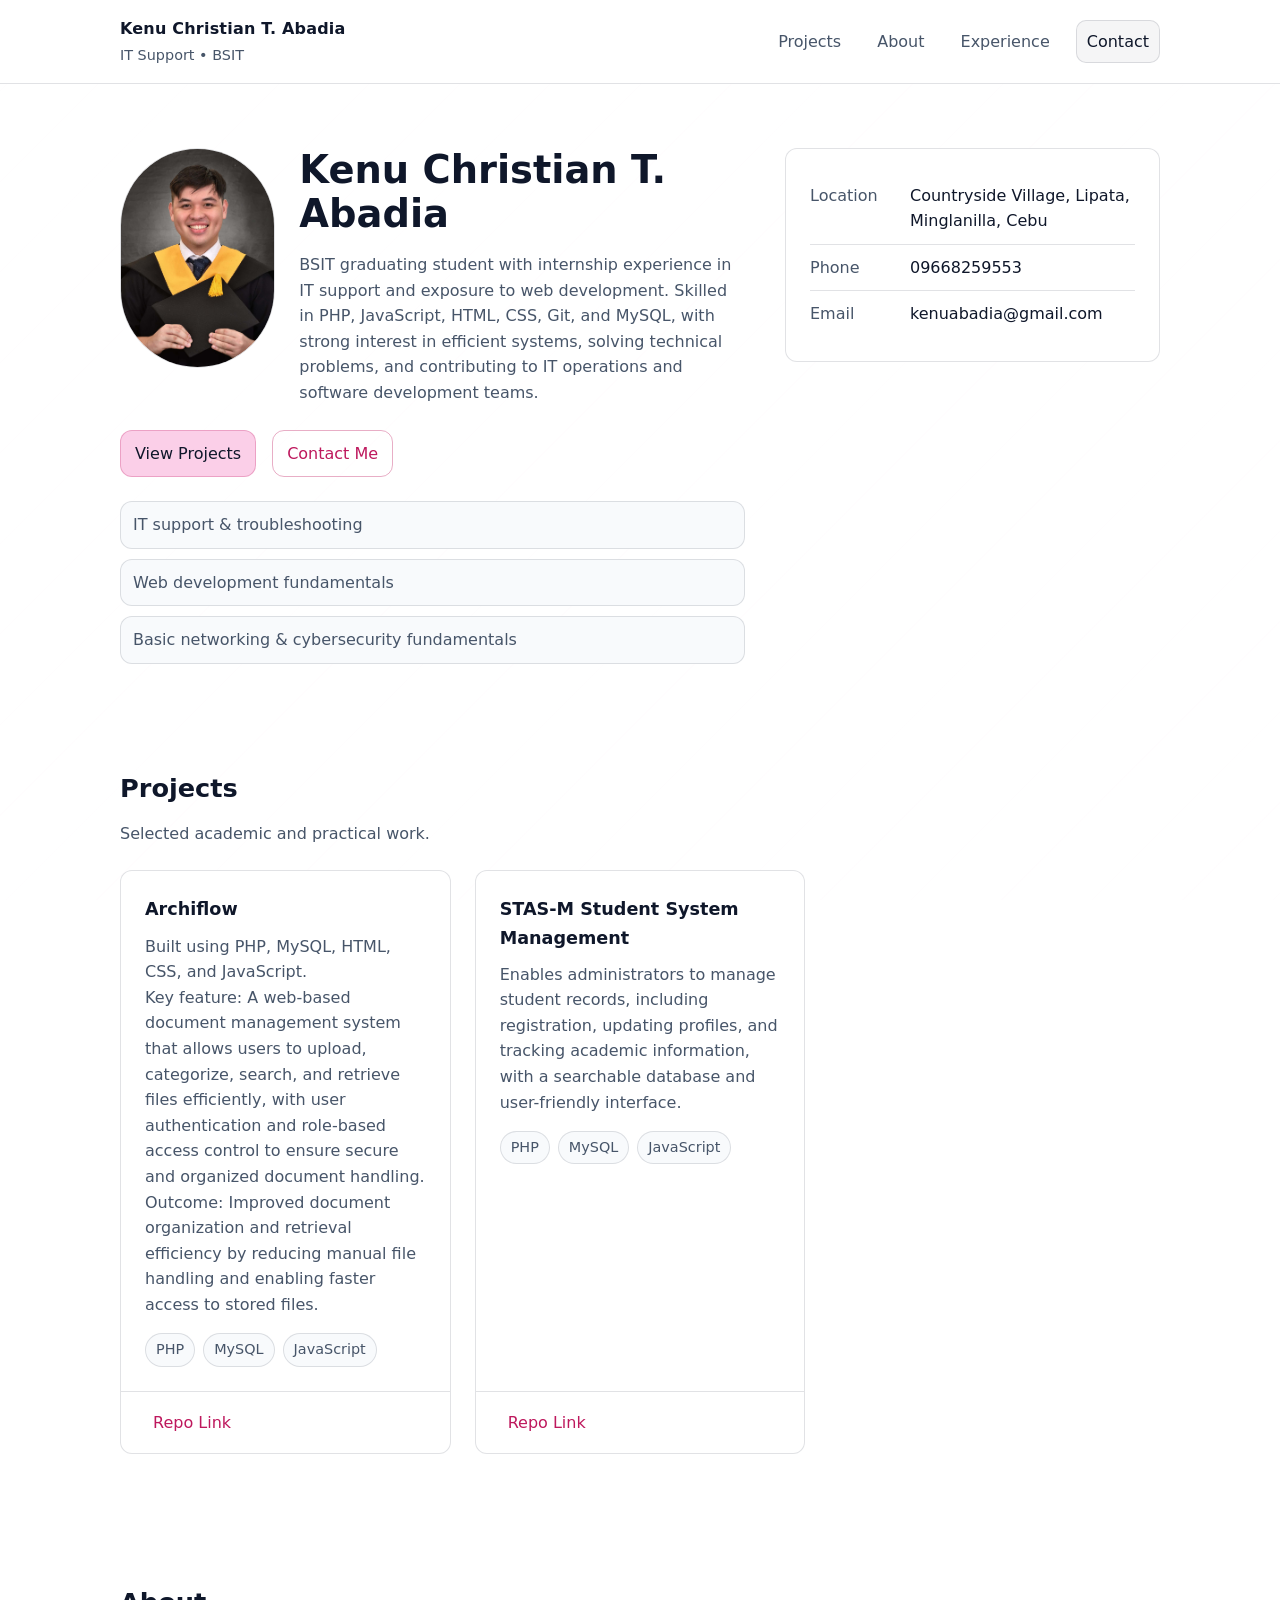
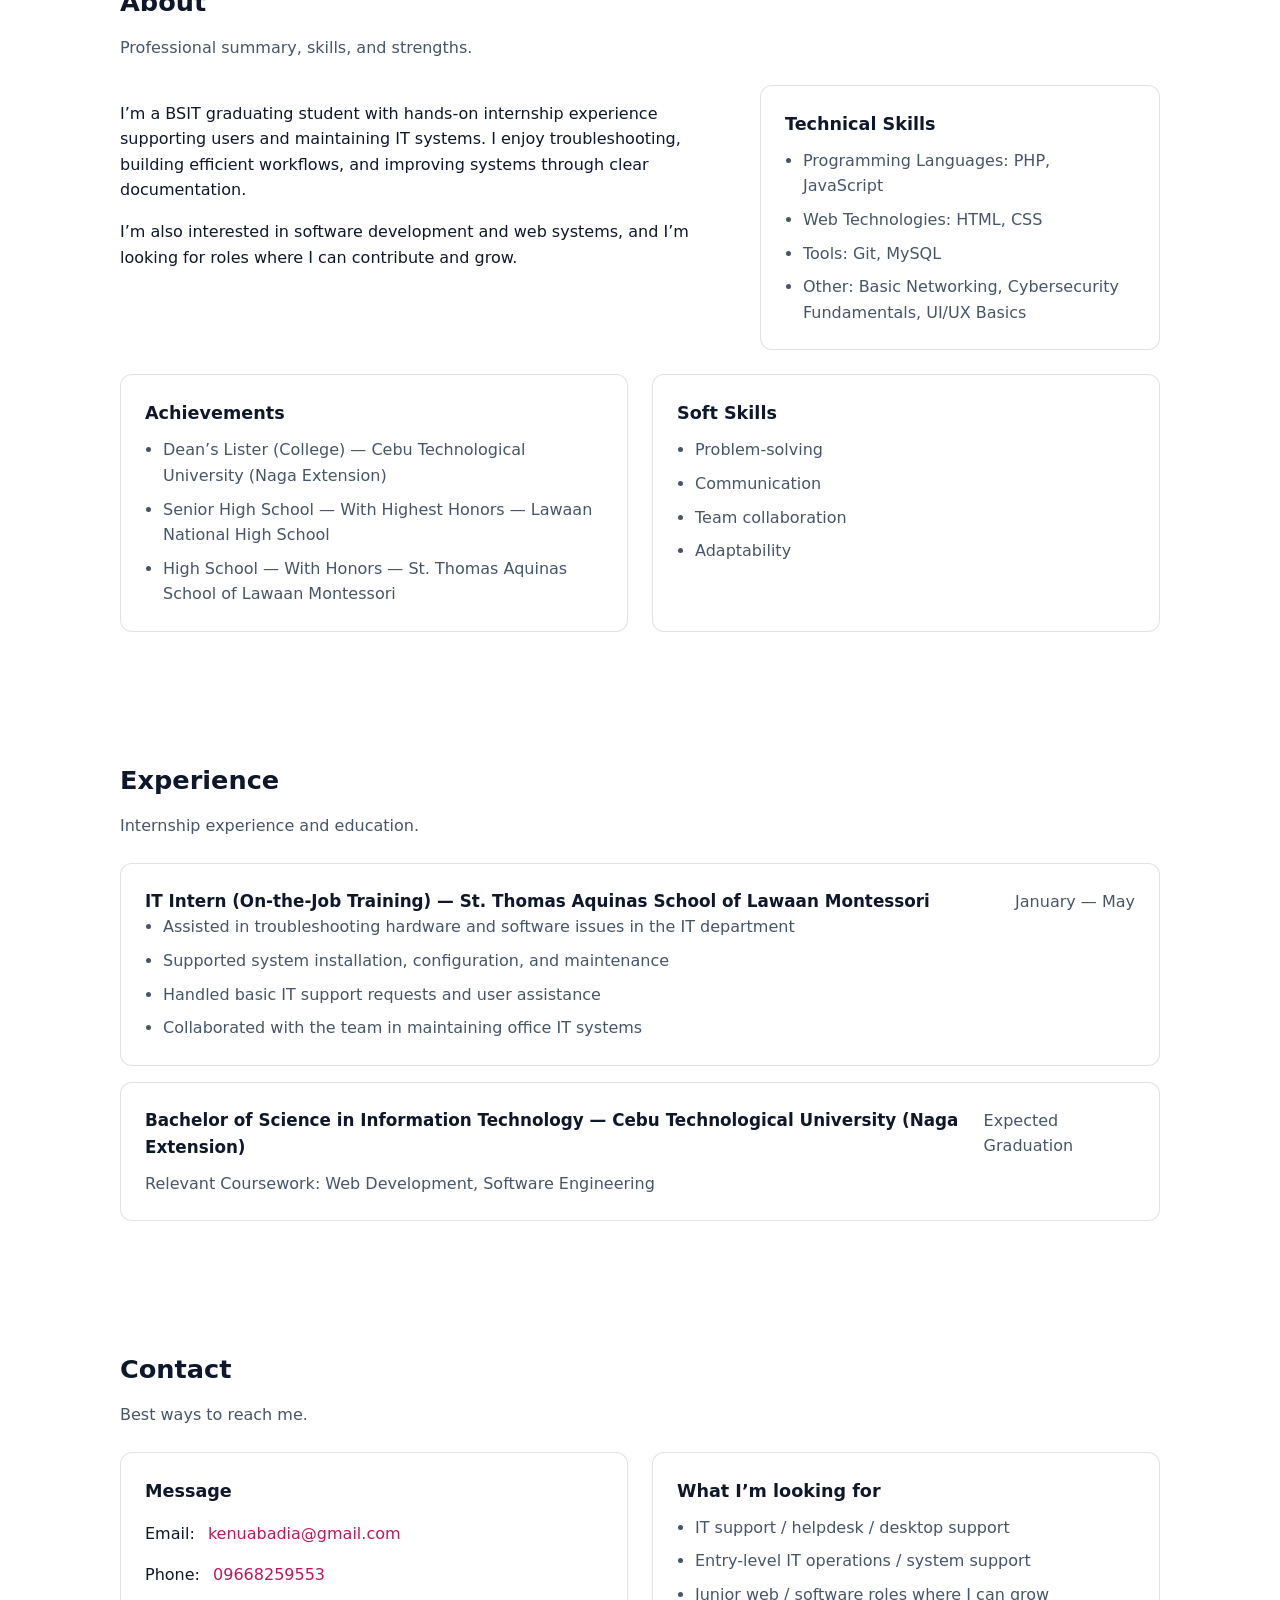
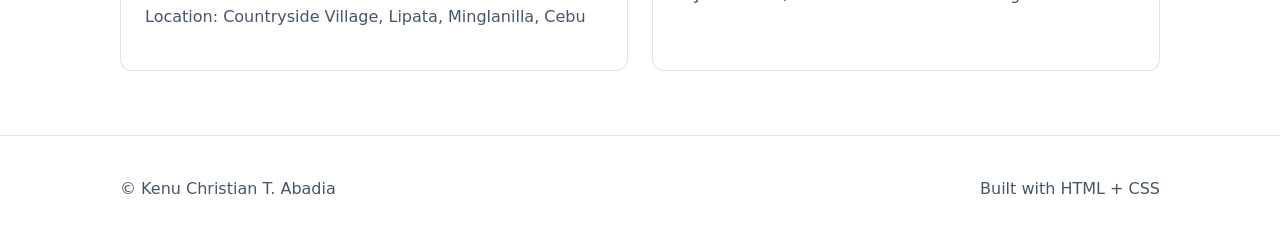
==== commit 8812d54d: "Add files via upload" ====
--- a/index.html
+++ b/index.html
@@ -143,8 +143,19 @@
                 <a class="link" href="#contact">Repo Link</a>
               </div>
             </article>
-
-       
+          </div>
+        </div>
+      </section>
+
+      <section class="section" id="about" aria-label="About">
+        <div class="container">
+          <header class="section-header">
+            <h2>About</h2>
+            <p class="section-lede">
+              Professional summary, skills, and strengths.
+            </p>
+          </header>
+
           <div class="split">
             <div>
               <p>
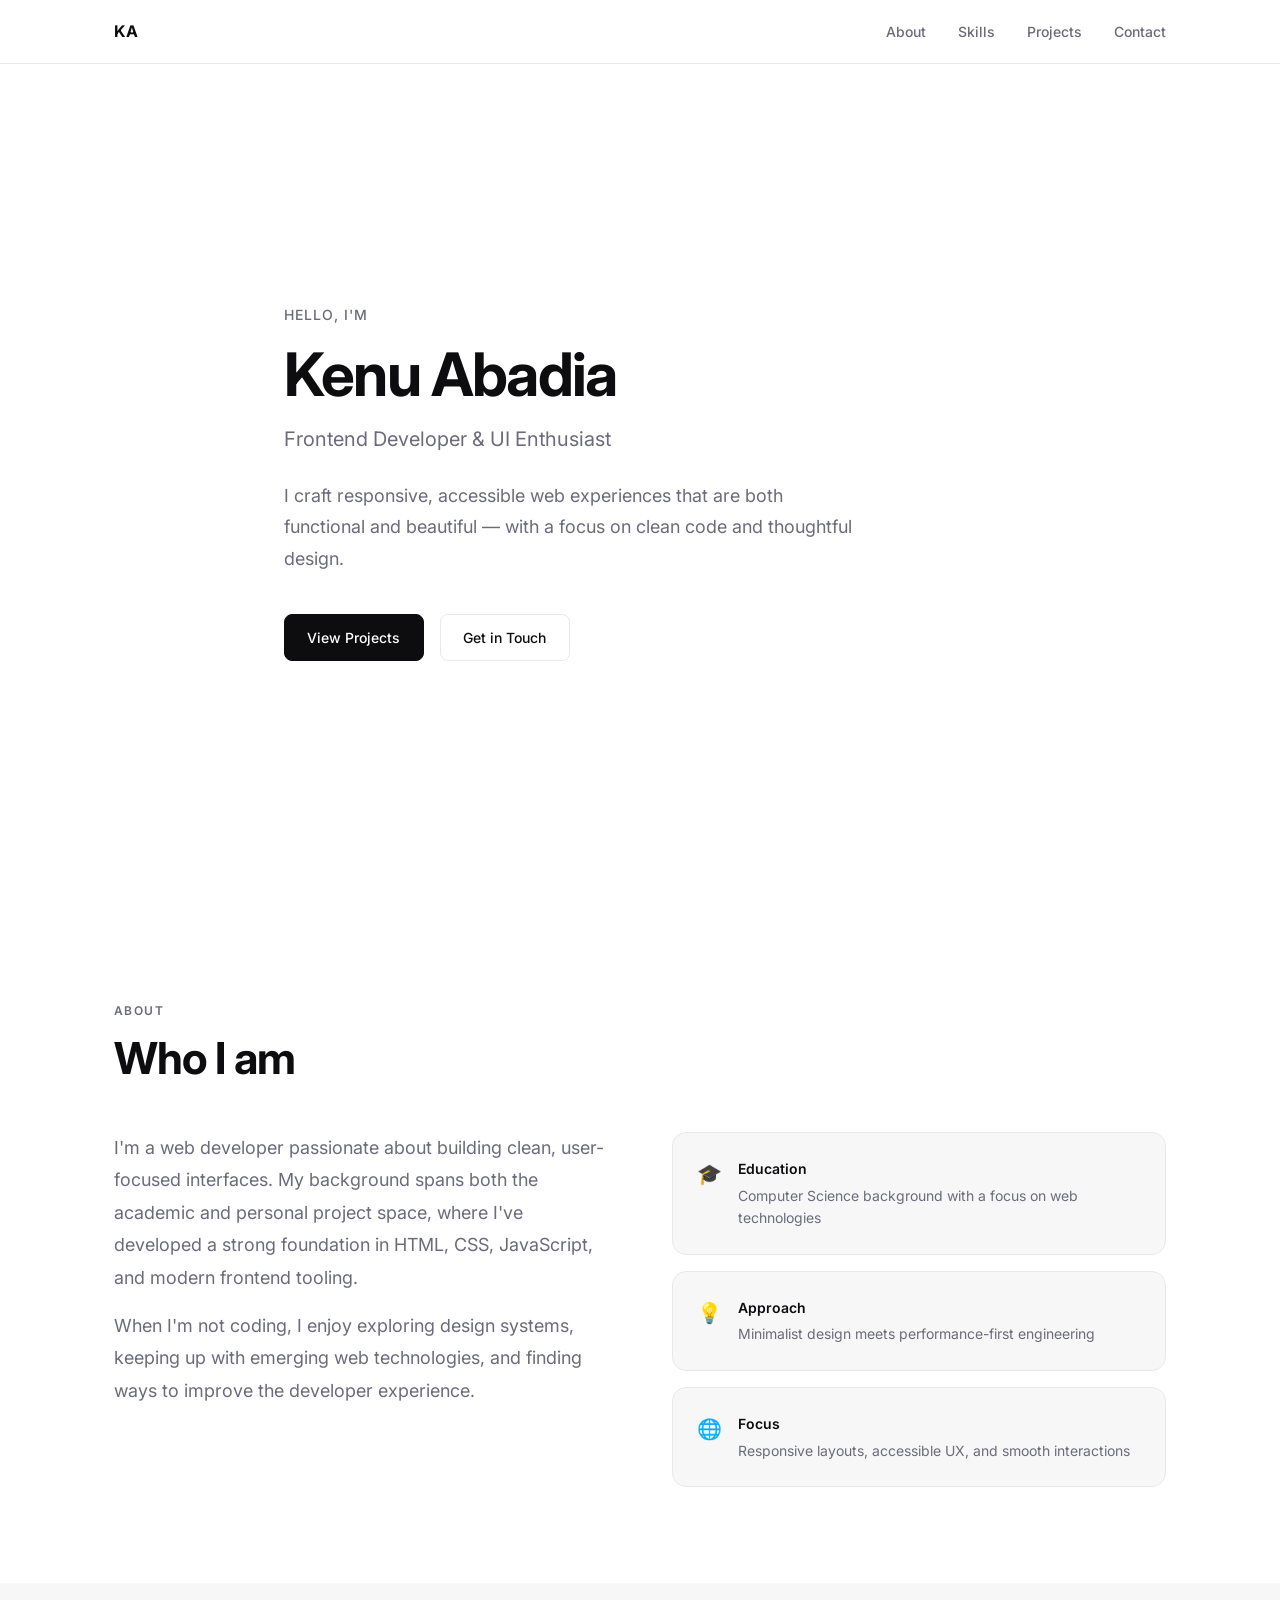
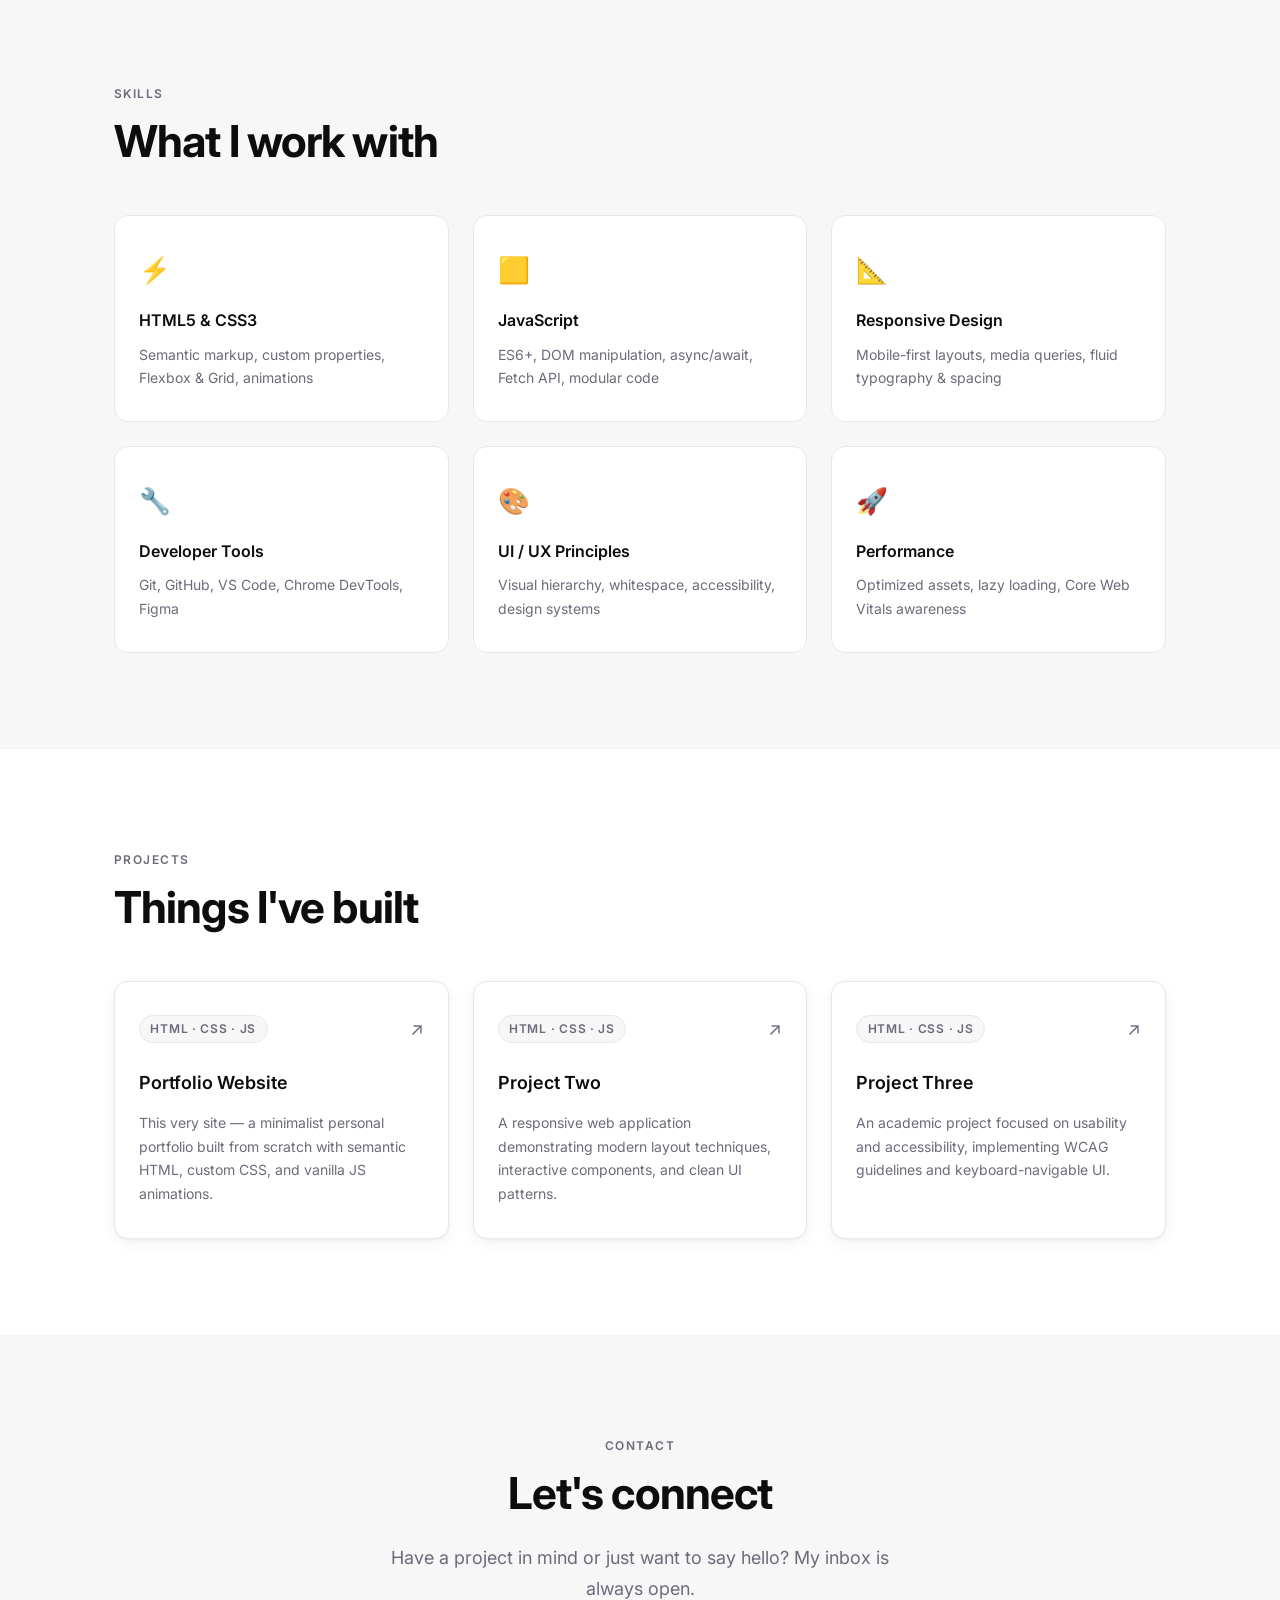
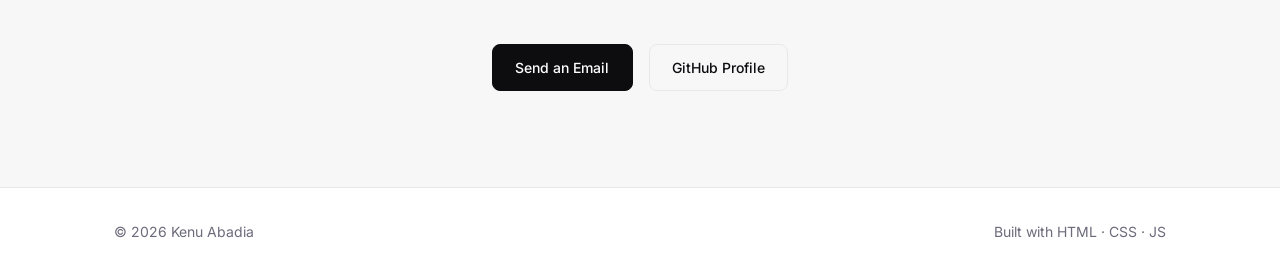
==== commit cd9588c2: "Add minimalist white-themed portfolio website (index.html, style.css, script.js) Agent-Logs-Url: htt" ====
--- a/index.html
+++ b/index.html
@@ -1,280 +1,248 @@
-<!doctype html>
-<html lang="en">
-  <head>
-    <meta charset="UTF-8" />
-    <meta name="viewport" content="width=device-width, initial-scale=1" />
-    <title>Kenu Christian T. Abadia — IT Portfolio</title>
-    <meta
-      name="description"
-      content="One-page IT portfolio featuring projects, skills, experience, and contact details."
-    />
-    <link rel="stylesheet" href="css/styles.css" />
-  </head>
-  <body>
-    <header class="site-header">
-      <div class="container header-inner">
-        <a class="brand" href="#top" aria-label="Go to top">
-          <span class="brand-name">Kenu Christian T. Abadia</span>
-          <span class="brand-role">IT Support • BSIT</span>
-        </a>
-
-        <nav class="nav" aria-label="Primary">
-          <a href="#projects">Projects</a>
-          <a href="#about">About</a>
-          <a href="#experience">Experience</a>
-          <a class="nav-cta" href="#contact">Contact</a>
-        </nav>
-      </div>
-    </header>
-
-    <main id="top">
-      <section class="hero" aria-label="Introduction">
-        <div class="container hero-inner">
-          <div class="hero-copy">
-            <div class="hero-top">
-              <a
-                class="avatar-link"
-                href="assets/img/profile.jpg"
-                target="_blank"
-                rel="noopener noreferrer"
-                aria-label="Open profile photo in a new tab"
-              >
-                <img
-                  class="avatar"
-                  src="assets/img/profile.jpg"
-                  width="220"
-                  height="220"
-                  alt="Profile photo of Kenu Christian T. Abadia"
-                />
-              </a>
-
-              <div>
-                <h1 class="hero-title">Kenu Christian T. Abadia</h1>
-                <p class="hero-subtitle">
-                  BSIT graduating student with internship experience in
-                  IT support and exposure to web development. Skilled in PHP,
-                  JavaScript, HTML, CSS, Git, and MySQL, with strong interest in
-                  efficient systems, solving technical problems, and contributing
-                  to IT operations and software development teams.
-                </p>
-              </div>
-            </div>
-            <div class="hero-actions">
-              <a class="button" href="#projects">View Projects</a>
-              <a class="button button-secondary" href="#contact">Contact Me</a>
-            </div>
-
-            <ul class="hero-highlights" aria-label="Highlights">
-              <li>IT support & troubleshooting</li>
-              <li>Web development fundamentals</li>
-              <li>Basic networking & cybersecurity fundamentals</li>
-            </ul>
-          </div>
-
-          <div class="hero-card" aria-label="Quick info">
-            <div class="quick-row">
-              <span class="quick-label">Location</span>
-              <span class="quick-value">Countryside Village, Lipata, Minglanilla, Cebu</span>
-            </div>
-            <div class="quick-row">
-              <span class="quick-label">Phone</span>
-              <a class="quick-value" href="tel:+639668259553">09668259553</a>
-            </div>
-            <div class="quick-row">
-              <span class="quick-label">Email</span>
-              <a class="quick-value" href="mailto:kenuabadia@gmail.com">kenuabadia@gmail.com</a>
-            </div>
-          </div>
-        </div>
-      </section>
-
-      <section class="section" id="projects" aria-label="Projects">
-        <div class="container">
-          <header class="section-header">
-            <h2>Projects</h2>
-            <p class="section-lede">
-              Selected academic and practical work.
-            </p>
-          </header>
-
-          <div class="grid cards">
-            <article class="card">
-              <div class="card-body">
-                <h3>Archiflow</h3>
-                <p>Built using PHP, MySQL, HTML, CSS, and JavaScript.</p>
-                <p class="card-detail">Key feature: <span class="muted">  A web-based document management system that allows users to 
-                    upload, categorize, search, and retrieve files efficiently, with user authentication and 
-                    role-based access control to ensure secure and organized document handling. </span></p>
-                <p class="card-detail">Outcome: <span class="muted">Improved document organization and retrieval efficiency by reducing manual 
-                    file handling and enabling faster access to stored files.</span></p>
-                <ul class="tags" aria-label="Tech used">
-                  <li>PHP</li>
-                  <li>MySQL</li>
-                  <li>JavaScript</li>
-                </ul>
-              </div>
-              <div class="card-footer">
-                <a
-                  class="link"
-                  href="https://github.com/Kenu1030/Archiflow"
-                  target="_blank"
-                  rel="noopener noreferrer"
-                >
-                  Repo Link
-                </a>
-              </div>
-            </article>
-
-            <article class="card">
-              <div class="card-body">
-                <h3>STAS-M Student System Management</h3>
-                <p>
-                  Enables administrators to manage student records, 
-                  including registration, updating profiles, and tracking academic information, 
-                  with a searchable database and user-friendly interface.
-                </p>
-                <ul class="tags" aria-label="Tech used">
-                  <li>PHP</li>
-                  <li>MySQL</li>
-                  <li>JavaScript</li>
-                </ul>
-              </div>
-              <div class="card-footer">
-                <a class="link" href="#contact">Repo Link</a>
-              </div>
-            </article>
-          </div>
-        </div>
-      </section>
-
-      <section class="section" id="about" aria-label="About">
-        <div class="container">
-          <header class="section-header">
-            <h2>About</h2>
-            <p class="section-lede">
-              Professional summary, skills, and strengths.
-            </p>
-          </header>
-
-          <div class="split">
-            <div>
-              <p>
-                I’m a BSIT graduating student with hands-on internship
-                experience supporting users and maintaining IT systems.
-                I enjoy troubleshooting, building efficient workflows, and
-                improving systems through clear documentation.
-              </p>
-              <p>
-                I’m also interested in software development and web systems,
-                and I’m looking for roles where I can contribute and grow.
-              </p>
-            </div>
-
-            <div class="panel">
-              <h3 class="panel-title">Technical Skills</h3>
-              <ul class="bullets">
-                <li>Programming Languages: PHP, JavaScript</li>
-                <li>Web Technologies: HTML, CSS</li>
-                <li>Tools: Git, MySQL</li>
-                <li>Other: Basic Networking, Cybersecurity Fundamentals, UI/UX Basics</li>
-              </ul>
-            </div>
-          </div>
-
-          <div class="grid two-up" aria-label="Additional strengths">
-            <div class="panel">
-              <h3 class="panel-title">Achievements</h3>
-              <ul class="bullets">
-                <li>Dean’s Lister (College) — Cebu Technological University (Naga Extension)</li>
-                <li>Senior High School — With Highest Honors — Lawaan National High School</li>
-                <li>High School — With Honors — St. Thomas Aquinas School of Lawaan Montessori</li>
-              </ul>
-            </div>
-
-            <div class="panel">
-              <h3 class="panel-title">Soft Skills</h3>
-              <ul class="bullets">
-                <li>Problem-solving</li>
-                <li>Communication</li>
-                <li>Team collaboration</li>
-                <li>Adaptability</li>
-              </ul>
-            </div>
-          </div>
-        </div>
-      </section>
-
-      <section class="section" id="experience" aria-label="Experience">
-        <div class="container">
-          <header class="section-header">
-            <h2>Experience</h2>
-            <p class="section-lede">Internship experience and education.</p>
-          </header>
-
-          <div class="stack">
-            <article class="timeline-item">
-              <div class="timeline-top">
-                <h3>IT Intern (On-the-Job Training) — St. Thomas Aquinas School of Lawaan Montessori</h3>
-                <span class="muted">January — May</span>
-              </div>
-              <ul class="bullets">
-                <li>Assisted in troubleshooting hardware and software issues in the IT department</li>
-                <li>Supported system installation, configuration, and maintenance</li>
-                <li>Handled basic IT support requests and user assistance</li>
-                <li>Collaborated with the team in maintaining office IT systems</li>
-              </ul>
-            </article>
-
-            <article class="timeline-item">
-              <div class="timeline-top">
-                <h3>Bachelor of Science in Information Technology — Cebu Technological University (Naga Extension)</h3>
-                <span class="muted">Expected Graduation</span>
-              </div>
-              <p>Relevant Coursework: <span class="muted">Web Development, Software Engineering</span></p>
-            </article>
-          </div>
-        </div>
-      </section>
-
-      <section class="section" id="contact" aria-label="Contact">
-        <div class="container">
-          <header class="section-header">
-            <h2>Contact</h2>
-            <p class="section-lede">
-              Best ways to reach me.
-            </p>
-          </header>
-
-          <div class="contact">
-            <div class="panel">
-              <h3 class="panel-title">Message</h3>
-              <p>
-                Email: <a class="link" href="mailto:kenuabadia@gmail.com">kenuabadia@gmail.com</a>
-              </p>
-              <p>
-                Phone: <a class="link" href="tel:+639668259553">09668259553</a>
-              </p>
-              <p class="muted">Location: Countryside Village, Lipata, Minglanilla, Cebu</p>
-            </div>
-
-            <div class="panel">
-              <h3 class="panel-title">What I’m looking for</h3>
-              <ul class="bullets">
-                <li>IT support / helpdesk / desktop support</li>
-                <li>Entry-level IT operations / system support</li>
-                <li>Junior web / software roles where I can grow</li>
-              </ul>
-            </div>
-          </div>
-        </div>
-      </section>
-    </main>
-
-    <footer class="site-footer">
-      <div class="container footer-inner">
-        <p class="muted">© Kenu Christian T. Abadia</p>
-        <p class="muted">Built with HTML + CSS</p>
-      </div>
-    </footer>
-  </body>
-</html>
+<!DOCTYPE html>
+<html lang="en">
+  <head>
+    <meta charset="UTF-8" />
+    <meta name="viewport" content="width=device-width, initial-scale=1.0" />
+    <meta
+      name="description"
+      content="Kenu Christian Abadia – Frontend Developer portfolio showcasing projects, skills, and contact information."
+    />
+    <title>Kenu Abadia — Developer Portfolio</title>
+
+    <!-- Inter font -->
+    <link rel="preconnect" href="https://fonts.googleapis.com" />
+    <link rel="preconnect" href="https://fonts.gstatic.com" crossorigin />
+    <link
+      href="https://fonts.googleapis.com/css2?family=Inter:wght@300;400;500;600;700&display=swap"
+      rel="stylesheet"
+    />
+
+    <link rel="stylesheet" href="style.css" />
+  </head>
+
+  <body>
+    <!-- ─────────────────────────── NAV ─────────────────────────── -->
+    <header class="nav-wrapper">
+      <nav class="nav container">
+        <a href="#hero" class="nav__logo">KA</a>
+        <ul class="nav__links">
+          <li><a href="#about" class="nav__link">About</a></li>
+          <li><a href="#skills" class="nav__link">Skills</a></li>
+          <li><a href="#projects" class="nav__link">Projects</a></li>
+          <li><a href="#contact" class="nav__link">Contact</a></li>
+        </ul>
+        <button class="nav__hamburger" aria-label="Toggle menu" aria-expanded="false">
+          <span></span><span></span><span></span>
+        </button>
+      </nav>
+    </header>
+
+    <main>
+      <!-- ─────────────────────────── HERO ─────────────────────────── -->
+      <section id="hero" class="hero section">
+        <div class="container hero__inner">
+          <p class="hero__eyebrow fade-up">Hello, I'm</p>
+          <h1 class="hero__title fade-up delay-1">Kenu Abadia</h1>
+          <p class="hero__subtitle fade-up delay-2">
+            Frontend Developer &amp; UI Enthusiast
+          </p>
+          <p class="hero__desc fade-up delay-3">
+            I craft responsive, accessible web experiences that are both
+            functional and beautiful — with a focus on clean code and
+            thoughtful design.
+          </p>
+          <div class="hero__cta fade-up delay-4">
+            <a href="#projects" class="btn btn--primary">View Projects</a>
+            <a href="#contact" class="btn btn--outline">Get in Touch</a>
+          </div>
+        </div>
+      </section>
+
+      <!-- ─────────────────────────── ABOUT ─────────────────────────── -->
+      <section id="about" class="about section">
+        <div class="container">
+          <span class="section__label reveal">About</span>
+          <h2 class="section__title reveal">Who I am</h2>
+          <div class="about__grid">
+            <div class="about__text reveal">
+              <p>
+                I'm a web developer passionate about building clean,
+                user-focused interfaces. My background spans both the
+                academic and personal project space, where I've developed
+                a strong foundation in HTML, CSS, JavaScript, and modern
+                frontend tooling.
+              </p>
+              <p>
+                When I'm not coding, I enjoy exploring design systems,
+                keeping up with emerging web technologies, and finding
+                ways to improve the developer experience.
+              </p>
+            </div>
+            <ul class="about__highlights reveal">
+              <li class="highlight-card">
+                <span class="highlight-card__icon">🎓</span>
+                <div>
+                  <strong>Education</strong>
+                  <p>Computer Science background with a focus on web technologies</p>
+                </div>
+              </li>
+              <li class="highlight-card">
+                <span class="highlight-card__icon">💡</span>
+                <div>
+                  <strong>Approach</strong>
+                  <p>Minimalist design meets performance-first engineering</p>
+                </div>
+              </li>
+              <li class="highlight-card">
+                <span class="highlight-card__icon">🌐</span>
+                <div>
+                  <strong>Focus</strong>
+                  <p>Responsive layouts, accessible UX, and smooth interactions</p>
+                </div>
+              </li>
+            </ul>
+          </div>
+        </div>
+      </section>
+
+      <!-- ─────────────────────────── SKILLS ─────────────────────────── -->
+      <section id="skills" class="skills section section--gray">
+        <div class="container">
+          <span class="section__label reveal">Skills</span>
+          <h2 class="section__title reveal">What I work with</h2>
+          <div class="skills__grid">
+            <div class="skill-card reveal">
+              <div class="skill-card__icon">⚡</div>
+              <h3>HTML5 &amp; CSS3</h3>
+              <p>Semantic markup, custom properties, Flexbox &amp; Grid, animations</p>
+            </div>
+            <div class="skill-card reveal">
+              <div class="skill-card__icon">🟨</div>
+              <h3>JavaScript</h3>
+              <p>ES6+, DOM manipulation, async/await, Fetch API, modular code</p>
+            </div>
+            <div class="skill-card reveal">
+              <div class="skill-card__icon">📐</div>
+              <h3>Responsive Design</h3>
+              <p>Mobile-first layouts, media queries, fluid typography &amp; spacing</p>
+            </div>
+            <div class="skill-card reveal">
+              <div class="skill-card__icon">🔧</div>
+              <h3>Developer Tools</h3>
+              <p>Git, GitHub, VS Code, Chrome DevTools, Figma</p>
+            </div>
+            <div class="skill-card reveal">
+              <div class="skill-card__icon">🎨</div>
+              <h3>UI / UX Principles</h3>
+              <p>Visual hierarchy, whitespace, accessibility, design systems</p>
+            </div>
+            <div class="skill-card reveal">
+              <div class="skill-card__icon">🚀</div>
+              <h3>Performance</h3>
+              <p>Optimized assets, lazy loading, Core Web Vitals awareness</p>
+            </div>
+          </div>
+        </div>
+      </section>
+
+      <!-- ─────────────────────────── PROJECTS ─────────────────────────── -->
+      <section id="projects" class="projects section">
+        <div class="container">
+          <span class="section__label reveal">Projects</span>
+          <h2 class="section__title reveal">Things I've built</h2>
+          <div class="projects__grid">
+            <!-- Project cards – replace href values with real links when available -->
+            <article class="project-card reveal">
+              <div class="project-card__top">
+                <span class="project-card__tag">HTML · CSS · JS</span>
+                <a
+                  href="https://github.com/Kenu1030"
+                  class="project-card__link"
+                  target="_blank"
+                  rel="noopener noreferrer"
+                  aria-label="View source on GitHub"
+                >↗</a>
+              </div>
+              <h3 class="project-card__title">Portfolio Website</h3>
+              <p class="project-card__desc">
+                This very site — a minimalist personal portfolio built from
+                scratch with semantic HTML, custom CSS, and vanilla JS
+                animations.
+              </p>
+            </article>
+
+            <article class="project-card reveal">
+              <div class="project-card__top">
+                <span class="project-card__tag">HTML · CSS · JS</span>
+                <a
+                  href="https://github.com/Kenu1030"
+                  class="project-card__link"
+                  target="_blank"
+                  rel="noopener noreferrer"
+                  aria-label="View source on GitHub"
+                >↗</a>
+              </div>
+              <h3 class="project-card__title">Project Two</h3>
+              <p class="project-card__desc">
+                A responsive web application demonstrating modern layout
+                techniques, interactive components, and clean UI patterns.
+              </p>
+            </article>
+
+            <article class="project-card reveal">
+              <div class="project-card__top">
+                <span class="project-card__tag">HTML · CSS · JS</span>
+                <a
+                  href="https://github.com/Kenu1030"
+                  class="project-card__link"
+                  target="_blank"
+                  rel="noopener noreferrer"
+                  aria-label="View source on GitHub"
+                >↗</a>
+              </div>
+              <h3 class="project-card__title">Project Three</h3>
+              <p class="project-card__desc">
+                An academic project focused on usability and accessibility,
+                implementing WCAG guidelines and keyboard-navigable UI.
+              </p>
+            </article>
+          </div>
+        </div>
+      </section>
+
+      <!-- ─────────────────────────── CONTACT ─────────────────────────── -->
+      <section id="contact" class="contact section section--gray">
+        <div class="container contact__inner">
+          <span class="section__label reveal">Contact</span>
+          <h2 class="section__title reveal">Let's connect</h2>
+          <p class="contact__desc reveal">
+            Have a project in mind or just want to say hello? My inbox is
+            always open.
+          </p>
+          <div class="contact__links reveal">
+            <a
+              href="mailto:kenuabadia@gmail.com"
+              class="btn btn--primary"
+            >Send an Email</a>
+            <a
+              href="https://github.com/Kenu1030"
+              target="_blank"
+              rel="noopener noreferrer"
+              class="btn btn--outline"
+            >GitHub Profile</a>
+          </div>
+        </div>
+      </section>
+    </main>
+
+    <!-- ─────────────────────────── FOOTER ─────────────────────────── -->
+    <footer class="footer">
+      <div class="container footer__inner">
+        <span>© 2026 Kenu Abadia</span>
+        <span>Built with HTML · CSS · JS</span>
+      </div>
+    </footer>
+
+    <script src="script.js"></script>
+  </body>
+</html>
--- a/style.css
+++ b/style.css
@@ -0,0 +1,692 @@
+/* ═══════════════════════════════════════════════
+   CSS Custom Properties (Design Tokens)
+═══════════════════════════════════════════════ */
+:root {
+  /* Colors */
+  --color-bg: #ffffff;
+  --color-bg-gray: #f7f7f8;
+  --color-surface: #ffffff;
+  --color-border: #e8e8ec;
+  --color-text: #0d0d0f;
+  --color-text-muted: #6b6b7b;
+  --color-accent: #0d0d0f;
+  --color-accent-hover: #333340;
+
+  /* Typography */
+  --font-sans: "Inter", -apple-system, BlinkMacSystemFont, "Segoe UI", sans-serif;
+  --text-xs: 0.75rem;
+  --text-sm: 0.875rem;
+  --text-base: 1rem;
+  --text-lg: 1.125rem;
+  --text-xl: 1.25rem;
+  --text-2xl: 1.5rem;
+  --text-3xl: 2rem;
+  --text-4xl: 2.75rem;
+  --text-5xl: 3.75rem;
+
+  /* Spacing scale */
+  --space-1: 0.25rem;
+  --space-2: 0.5rem;
+  --space-3: 0.75rem;
+  --space-4: 1rem;
+  --space-6: 1.5rem;
+  --space-8: 2rem;
+  --space-10: 2.5rem;
+  --space-12: 3rem;
+  --space-16: 4rem;
+  --space-20: 5rem;
+  --space-24: 6rem;
+  --space-32: 8rem;
+
+  /* Layout */
+  --container-max: 1100px;
+  --container-padding: var(--space-6);
+
+  /* Radii */
+  --radius-sm: 8px;
+  --radius-md: 14px;
+  --radius-lg: 20px;
+
+  /* Shadows */
+  --shadow-card: 0 1px 3px rgba(0,0,0,.06), 0 4px 16px rgba(0,0,0,.05);
+  --shadow-card-hover: 0 4px 12px rgba(0,0,0,.08), 0 12px 32px rgba(0,0,0,.07);
+
+  /* Transitions */
+  --transition-fast: 150ms ease;
+  --transition-base: 220ms ease;
+  --transition-slow: 300ms ease;
+
+  /* Nav */
+  --nav-height: 64px;
+}
+
+/* ═══════════════════════════════════════════════
+   Reset & Base
+═══════════════════════════════════════════════ */
+*, *::before, *::after {
+  box-sizing: border-box;
+  margin: 0;
+  padding: 0;
+}
+
+html {
+  scroll-behavior: smooth;
+  -webkit-text-size-adjust: 100%;
+}
+
+body {
+  font-family: var(--font-sans);
+  font-size: var(--text-base);
+  line-height: 1.7;
+  color: var(--color-text);
+  background-color: var(--color-bg);
+  -webkit-font-smoothing: antialiased;
+  overflow-x: hidden;
+}
+
+img {
+  display: block;
+  max-width: 100%;
+}
+
+a {
+  color: inherit;
+  text-decoration: none;
+}
+
+ul, ol {
+  list-style: none;
+}
+
+/* ═══════════════════════════════════════════════
+   Layout Helpers
+═══════════════════════════════════════════════ */
+.container {
+  width: 100%;
+  max-width: var(--container-max);
+  margin-inline: auto;
+  padding-inline: var(--container-padding);
+}
+
+.section {
+  padding-block: var(--space-24);
+}
+
+.section--gray {
+  background-color: var(--color-bg-gray);
+}
+
+/* ═══════════════════════════════════════════════
+   Navigation
+═══════════════════════════════════════════════ */
+.nav-wrapper {
+  position: fixed;
+  inset-block-start: 0;
+  inset-inline: 0;
+  z-index: 100;
+  background-color: rgba(255, 255, 255, 0.82);
+  backdrop-filter: blur(16px);
+  -webkit-backdrop-filter: blur(16px);
+  border-bottom: 1px solid var(--color-border);
+  height: var(--nav-height);
+  display: flex;
+  align-items: center;
+}
+
+.nav {
+  display: flex;
+  align-items: center;
+  justify-content: space-between;
+  gap: var(--space-8);
+}
+
+.nav__logo {
+  font-size: var(--text-base);
+  font-weight: 700;
+  letter-spacing: 0.04em;
+  color: var(--color-text);
+  transition: opacity var(--transition-fast);
+}
+
+.nav__logo:hover { opacity: 0.65; }
+
+.nav__links {
+  display: flex;
+  gap: var(--space-8);
+  align-items: center;
+}
+
+.nav__link {
+  position: relative;
+  font-size: var(--text-sm);
+  font-weight: 500;
+  color: var(--color-text-muted);
+  padding-block: var(--space-1);
+  transition: color var(--transition-fast);
+}
+
+/* Underline slide animation */
+.nav__link::after {
+  content: "";
+  position: absolute;
+  inset-block-end: 0;
+  inset-inline-start: 0;
+  width: 100%;
+  height: 1.5px;
+  background-color: var(--color-text);
+  transform: scaleX(0);
+  transform-origin: right;
+  transition: transform var(--transition-base);
+}
+
+.nav__link:hover {
+  color: var(--color-text);
+}
+
+.nav__link:hover::after,
+.nav__link--active::after {
+  transform: scaleX(1);
+  transform-origin: left;
+}
+
+.nav__link--active {
+  color: var(--color-text);
+}
+
+/* Hamburger (mobile) */
+.nav__hamburger {
+  display: none;
+  flex-direction: column;
+  justify-content: center;
+  gap: 5px;
+  background: none;
+  border: none;
+  cursor: pointer;
+  padding: var(--space-2);
+  border-radius: var(--radius-sm);
+  transition: background-color var(--transition-fast);
+}
+
+.nav__hamburger:hover { background-color: var(--color-bg-gray); }
+
+.nav__hamburger span {
+  display: block;
+  width: 22px;
+  height: 1.5px;
+  background-color: var(--color-text);
+  border-radius: 2px;
+  transition: transform var(--transition-base), opacity var(--transition-fast);
+}
+
+/* Hamburger open state */
+.nav__hamburger[aria-expanded="true"] span:nth-child(1) {
+  transform: translateY(6.5px) rotate(45deg);
+}
+.nav__hamburger[aria-expanded="true"] span:nth-child(2) {
+  opacity: 0;
+}
+.nav__hamburger[aria-expanded="true"] span:nth-child(3) {
+  transform: translateY(-6.5px) rotate(-45deg);
+}
+
+/* ═══════════════════════════════════════════════
+   Section Labels & Titles
+═══════════════════════════════════════════════ */
+.section__label {
+  display: inline-block;
+  font-size: var(--text-xs);
+  font-weight: 600;
+  letter-spacing: 0.12em;
+  text-transform: uppercase;
+  color: var(--color-text-muted);
+  margin-block-end: var(--space-3);
+}
+
+.section__title {
+  font-size: clamp(var(--text-3xl), 4vw, var(--text-4xl));
+  font-weight: 700;
+  letter-spacing: -0.02em;
+  line-height: 1.15;
+  margin-block-end: var(--space-12);
+}
+
+/* ═══════════════════════════════════════════════
+   Buttons
+═══════════════════════════════════════════════ */
+.btn {
+  display: inline-flex;
+  align-items: center;
+  justify-content: center;
+  gap: var(--space-2);
+  font-family: var(--font-sans);
+  font-size: var(--text-sm);
+  font-weight: 500;
+  padding: 0.65rem 1.4rem;
+  border-radius: var(--radius-sm);
+  cursor: pointer;
+  transition:
+    background-color var(--transition-base),
+    color var(--transition-base),
+    border-color var(--transition-base),
+    box-shadow var(--transition-base),
+    transform var(--transition-fast);
+  white-space: nowrap;
+}
+
+.btn:hover { transform: translateY(-1px); }
+.btn:active { transform: translateY(0); }
+
+.btn--primary {
+  background-color: var(--color-text);
+  color: #fff;
+  border: 1.5px solid var(--color-text);
+}
+
+.btn--primary:hover {
+  background-color: var(--color-accent-hover);
+  border-color: var(--color-accent-hover);
+  box-shadow: 0 4px 14px rgba(0,0,0,.18);
+}
+
+.btn--outline {
+  background-color: transparent;
+  color: var(--color-text);
+  border: 1.5px solid var(--color-border);
+}
+
+.btn--outline:hover {
+  border-color: var(--color-text);
+  box-shadow: 0 4px 14px rgba(0,0,0,.08);
+}
+
+/* ═══════════════════════════════════════════════
+   Hero Section
+═══════════════════════════════════════════════ */
+.hero {
+  padding-block-start: calc(var(--nav-height) + var(--space-32));
+  padding-block-end: var(--space-32);
+  min-height: 100svh;
+  display: flex;
+  align-items: center;
+}
+
+.hero__inner {
+  max-width: 760px;
+}
+
+.hero__eyebrow {
+  font-size: var(--text-sm);
+  font-weight: 500;
+  letter-spacing: 0.08em;
+  text-transform: uppercase;
+  color: var(--color-text-muted);
+  margin-block-end: var(--space-4);
+}
+
+.hero__title {
+  font-size: clamp(var(--text-4xl), 8vw, var(--text-5xl));
+  font-weight: 700;
+  letter-spacing: -0.03em;
+  line-height: 1.05;
+  margin-block-end: var(--space-4);
+}
+
+.hero__subtitle {
+  font-size: var(--text-xl);
+  font-weight: 400;
+  color: var(--color-text-muted);
+  margin-block-end: var(--space-6);
+}
+
+.hero__desc {
+  font-size: var(--text-lg);
+  color: var(--color-text-muted);
+  line-height: 1.75;
+  max-width: 580px;
+  margin-block-end: var(--space-10);
+}
+
+.hero__cta {
+  display: flex;
+  flex-wrap: wrap;
+  gap: var(--space-4);
+}
+
+/* ═══════════════════════════════════════════════
+   About Section
+═══════════════════════════════════════════════ */
+.about__grid {
+  display: grid;
+  grid-template-columns: 1fr 1fr;
+  gap: var(--space-16);
+  align-items: start;
+}
+
+.about__text p {
+  color: var(--color-text-muted);
+  font-size: var(--text-lg);
+  line-height: 1.8;
+  margin-block-end: var(--space-4);
+}
+
+.about__highlights {
+  display: flex;
+  flex-direction: column;
+  gap: var(--space-4);
+}
+
+.highlight-card {
+  display: flex;
+  gap: var(--space-4);
+  align-items: flex-start;
+  padding: var(--space-6);
+  background: var(--color-bg-gray);
+  border: 1px solid var(--color-border);
+  border-radius: var(--radius-md);
+  transition: box-shadow var(--transition-base), transform var(--transition-base);
+}
+
+.highlight-card:hover {
+  box-shadow: var(--shadow-card-hover);
+  transform: translateY(-2px);
+}
+
+.highlight-card__icon {
+  font-size: var(--text-xl);
+  flex-shrink: 0;
+}
+
+.highlight-card strong {
+  display: block;
+  font-size: var(--text-sm);
+  font-weight: 600;
+  margin-block-end: var(--space-1);
+}
+
+.highlight-card p {
+  font-size: var(--text-sm);
+  color: var(--color-text-muted);
+  line-height: 1.6;
+  margin: 0;
+}
+
+/* ═══════════════════════════════════════════════
+   Skills Section
+═══════════════════════════════════════════════ */
+.skills__grid {
+  display: grid;
+  grid-template-columns: repeat(3, 1fr);
+  gap: var(--space-6);
+}
+
+.skill-card {
+  padding: var(--space-8) var(--space-6);
+  background: var(--color-surface);
+  border: 1px solid var(--color-border);
+  border-radius: var(--radius-md);
+  transition: box-shadow var(--transition-base), transform var(--transition-base);
+}
+
+.skill-card:hover {
+  box-shadow: var(--shadow-card-hover);
+  transform: translateY(-3px) scale(1.015);
+}
+
+.skill-card__icon {
+  font-size: 1.6rem;
+  margin-block-end: var(--space-4);
+  display: block;
+}
+
+.skill-card h3 {
+  font-size: var(--text-base);
+  font-weight: 600;
+  margin-block-end: var(--space-2);
+}
+
+.skill-card p {
+  font-size: var(--text-sm);
+  color: var(--color-text-muted);
+  line-height: 1.65;
+}
+
+/* ═══════════════════════════════════════════════
+   Projects Section
+═══════════════════════════════════════════════ */
+.projects__grid {
+  display: grid;
+  grid-template-columns: repeat(3, 1fr);
+  gap: var(--space-6);
+}
+
+.project-card {
+  display: flex;
+  flex-direction: column;
+  padding: var(--space-8) var(--space-6);
+  background: var(--color-surface);
+  border: 1px solid var(--color-border);
+  border-radius: var(--radius-md);
+  box-shadow: var(--shadow-card);
+  transition: box-shadow var(--transition-base), transform var(--transition-base);
+}
+
+.project-card:hover {
+  box-shadow: var(--shadow-card-hover);
+  transform: translateY(-4px) scale(1.01);
+}
+
+.project-card__top {
+  display: flex;
+  align-items: center;
+  justify-content: space-between;
+  margin-block-end: var(--space-6);
+}
+
+.project-card__tag {
+  font-size: var(--text-xs);
+  font-weight: 600;
+  letter-spacing: 0.06em;
+  text-transform: uppercase;
+  color: var(--color-text-muted);
+  background: var(--color-bg-gray);
+  border: 1px solid var(--color-border);
+  border-radius: 100px;
+  padding: 0.2rem 0.65rem;
+}
+
+.project-card__link {
+  font-size: var(--text-lg);
+  color: var(--color-text-muted);
+  transition: color var(--transition-fast), transform var(--transition-fast);
+  display: inline-block;
+}
+
+.project-card__link:hover {
+  color: var(--color-text);
+  transform: translate(2px, -2px);
+}
+
+.project-card__title {
+  font-size: var(--text-lg);
+  font-weight: 600;
+  margin-block-end: var(--space-3);
+}
+
+.project-card__desc {
+  font-size: var(--text-sm);
+  color: var(--color-text-muted);
+  line-height: 1.7;
+  flex: 1;
+}
+
+/* ═══════════════════════════════════════════════
+   Contact Section
+═══════════════════════════════════════════════ */
+.contact__inner {
+  text-align: center;
+  max-width: 600px;
+  margin-inline: auto;
+}
+
+.contact__inner .section__title {
+  margin-block-end: var(--space-6);
+}
+
+.contact__desc {
+  font-size: var(--text-lg);
+  color: var(--color-text-muted);
+  margin-block-end: var(--space-10);
+}
+
+.contact__links {
+  display: flex;
+  flex-wrap: wrap;
+  gap: var(--space-4);
+  justify-content: center;
+}
+
+/* ═══════════════════════════════════════════════
+   Footer
+═══════════════════════════════════════════════ */
+.footer {
+  padding-block: var(--space-8);
+  border-top: 1px solid var(--color-border);
+}
+
+.footer__inner {
+  display: flex;
+  align-items: center;
+  justify-content: space-between;
+  font-size: var(--text-sm);
+  color: var(--color-text-muted);
+  flex-wrap: wrap;
+  gap: var(--space-4);
+}
+
+/* ═══════════════════════════════════════════════
+   Scroll Animation Classes
+═══════════════════════════════════════════════ */
+
+/* Elements that animate on page load (hero) */
+.fade-up {
+  opacity: 0;
+  transform: translateY(24px);
+  animation: fadeUp 0.6s var(--transition-slow) forwards;
+}
+
+.delay-1 { animation-delay: 0.1s; }
+.delay-2 { animation-delay: 0.2s; }
+.delay-3 { animation-delay: 0.32s; }
+.delay-4 { animation-delay: 0.45s; }
+
+@keyframes fadeUp {
+  to {
+    opacity: 1;
+    transform: translateY(0);
+  }
+}
+
+/* Elements that animate on scroll */
+.reveal {
+  opacity: 0;
+  transform: translateY(28px);
+  transition:
+    opacity 0.55s ease,
+    transform 0.55s ease;
+}
+
+.reveal.is-visible {
+  opacity: 1;
+  transform: translateY(0);
+}
+
+.nav-wrapper--scrolled {
+  box-shadow: 0 1px 16px rgba(0,0,0,.06);
+}
+
+/* ═══════════════════════════════════════════════
+   Mobile Navigation (overlay)
+═══════════════════════════════════════════════ */
+@media (max-width: 768px) {
+  .nav__hamburger { display: flex; }
+
+  .nav__links {
+    position: fixed;
+    inset-block-start: var(--nav-height);
+    inset-inline: 0;
+    background-color: var(--color-bg);
+    border-bottom: 1px solid var(--color-border);
+    flex-direction: column;
+    gap: 0;
+    padding-block: var(--space-4);
+    transform: translateY(-110%);
+    opacity: 0;
+    pointer-events: none;
+    transition: transform var(--transition-slow), opacity var(--transition-slow);
+  }
+
+  .nav__links.is-open {
+    transform: translateY(0);
+    opacity: 1;
+    pointer-events: auto;
+  }
+
+  .nav__link {
+    padding: var(--space-4) var(--container-padding);
+    font-size: var(--text-base);
+    width: 100%;
+  }
+
+  .nav__link::after { display: none; }
+}
+
+/* ═══════════════════════════════════════════════
+   Responsive: Tablet (≤ 1024px)
+═══════════════════════════════════════════════ */
+@media (max-width: 1024px) {
+  .skills__grid {
+    grid-template-columns: repeat(2, 1fr);
+  }
+
+  .projects__grid {
+    grid-template-columns: repeat(2, 1fr);
+  }
+}
+
+/* ═══════════════════════════════════════════════
+   Responsive: Mobile (≤ 768px)
+═══════════════════════════════════════════════ */
+@media (max-width: 768px) {
+  :root {
+    --container-padding: 1.25rem;
+  }
+
+  .section {
+    padding-block: var(--space-16);
+  }
+
+  .hero {
+    padding-block-start: calc(var(--nav-height) + var(--space-20));
+    padding-block-end: var(--space-20);
+    min-height: auto;
+  }
+
+  .about__grid {
+    grid-template-columns: 1fr;
+    gap: var(--space-10);
+  }
+
+  .skills__grid,
+  .projects__grid {
+    grid-template-columns: 1fr;
+  }
+
+  .section__title {
+    margin-block-end: var(--space-8);
+  }
+
+  .footer__inner {
+    justify-content: center;
+    text-align: center;
+  }
+}
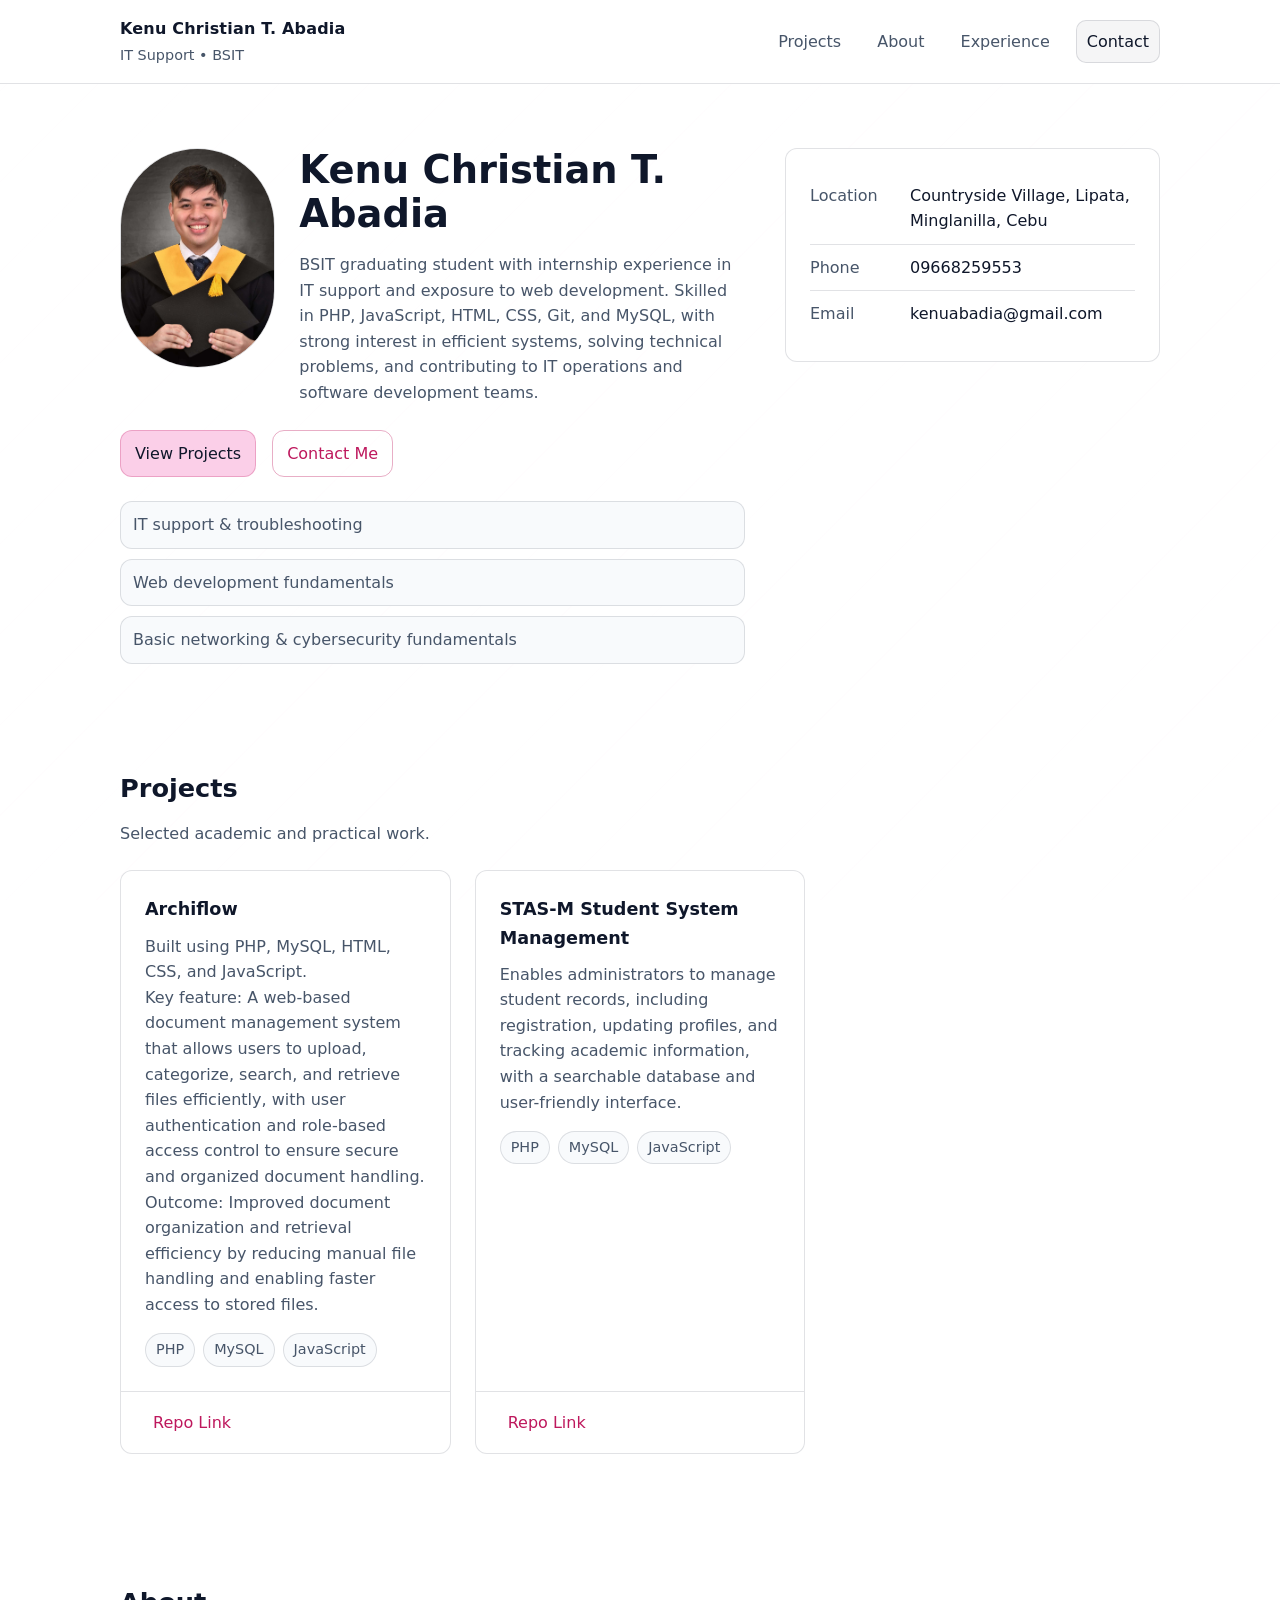
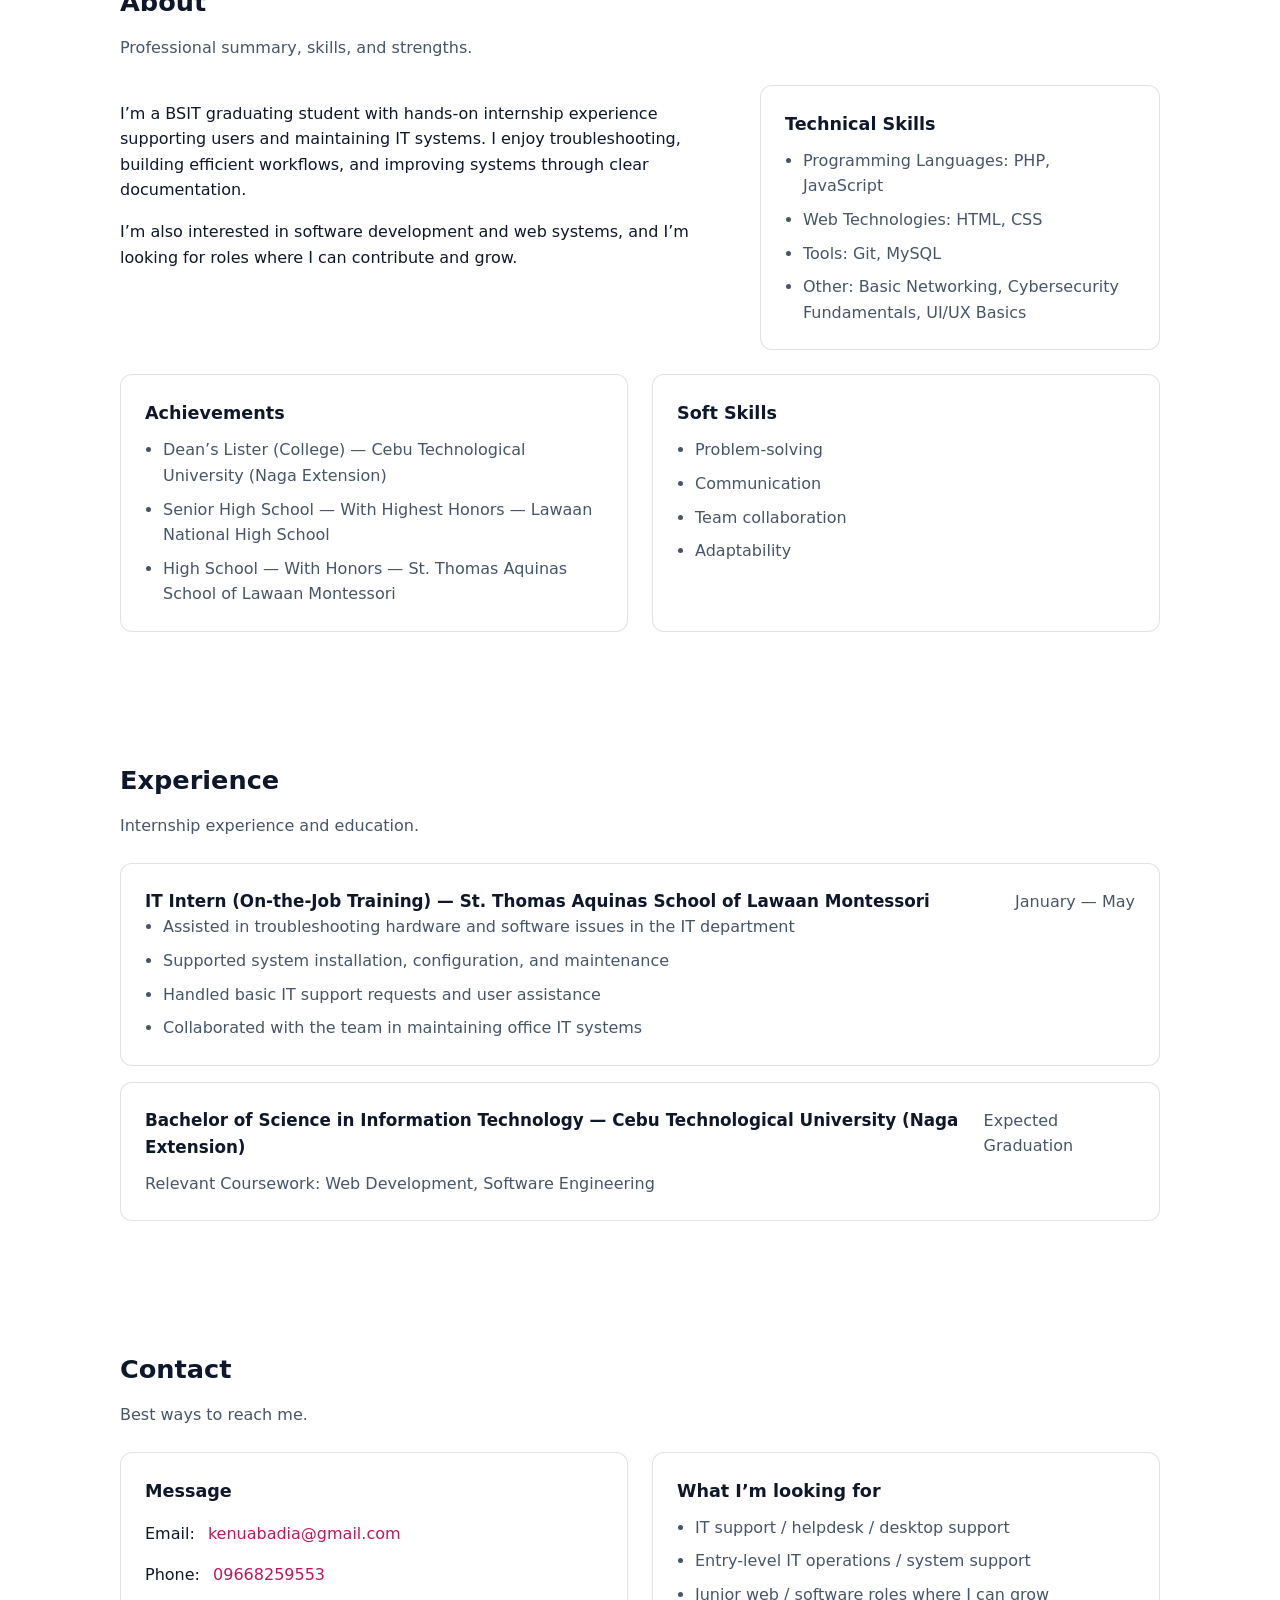
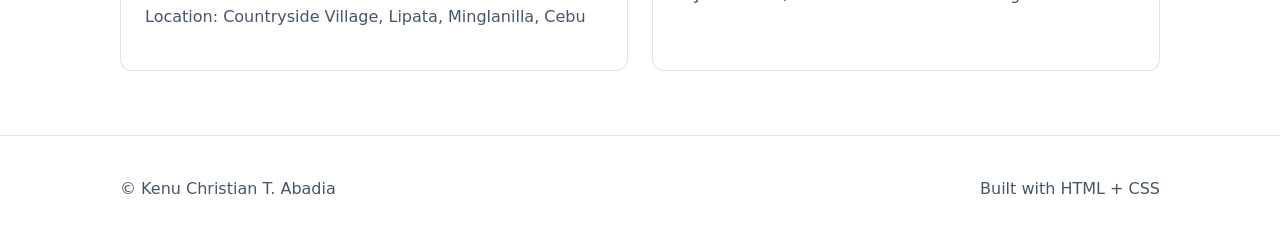
==== commit f0353203: "Local update: portfolio" ====
--- a/index.html
+++ b/index.html
@@ -1,248 +1,280 @@
-<!DOCTYPE html>
-<html lang="en">
-  <head>
-    <meta charset="UTF-8" />
-    <meta name="viewport" content="width=device-width, initial-scale=1.0" />
-    <meta
-      name="description"
-      content="Kenu Christian Abadia – Frontend Developer portfolio showcasing projects, skills, and contact information."
-    />
-    <title>Kenu Abadia — Developer Portfolio</title>
-
-    <!-- Inter font -->
-    <link rel="preconnect" href="https://fonts.googleapis.com" />
-    <link rel="preconnect" href="https://fonts.gstatic.com" crossorigin />
-    <link
-      href="https://fonts.googleapis.com/css2?family=Inter:wght@300;400;500;600;700&display=swap"
-      rel="stylesheet"
-    />
-
-    <link rel="stylesheet" href="style.css" />
-  </head>
-
-  <body>
-    <!-- ─────────────────────────── NAV ─────────────────────────── -->
-    <header class="nav-wrapper">
-      <nav class="nav container">
-        <a href="#hero" class="nav__logo">KA</a>
-        <ul class="nav__links">
-          <li><a href="#about" class="nav__link">About</a></li>
-          <li><a href="#skills" class="nav__link">Skills</a></li>
-          <li><a href="#projects" class="nav__link">Projects</a></li>
-          <li><a href="#contact" class="nav__link">Contact</a></li>
-        </ul>
-        <button class="nav__hamburger" aria-label="Toggle menu" aria-expanded="false">
-          <span></span><span></span><span></span>
-        </button>
-      </nav>
-    </header>
-
-    <main>
-      <!-- ─────────────────────────── HERO ─────────────────────────── -->
-      <section id="hero" class="hero section">
-        <div class="container hero__inner">
-          <p class="hero__eyebrow fade-up">Hello, I'm</p>
-          <h1 class="hero__title fade-up delay-1">Kenu Abadia</h1>
-          <p class="hero__subtitle fade-up delay-2">
-            Frontend Developer &amp; UI Enthusiast
-          </p>
-          <p class="hero__desc fade-up delay-3">
-            I craft responsive, accessible web experiences that are both
-            functional and beautiful — with a focus on clean code and
-            thoughtful design.
-          </p>
-          <div class="hero__cta fade-up delay-4">
-            <a href="#projects" class="btn btn--primary">View Projects</a>
-            <a href="#contact" class="btn btn--outline">Get in Touch</a>
-          </div>
-        </div>
-      </section>
-
-      <!-- ─────────────────────────── ABOUT ─────────────────────────── -->
-      <section id="about" class="about section">
-        <div class="container">
-          <span class="section__label reveal">About</span>
-          <h2 class="section__title reveal">Who I am</h2>
-          <div class="about__grid">
-            <div class="about__text reveal">
-              <p>
-                I'm a web developer passionate about building clean,
-                user-focused interfaces. My background spans both the
-                academic and personal project space, where I've developed
-                a strong foundation in HTML, CSS, JavaScript, and modern
-                frontend tooling.
-              </p>
-              <p>
-                When I'm not coding, I enjoy exploring design systems,
-                keeping up with emerging web technologies, and finding
-                ways to improve the developer experience.
-              </p>
-            </div>
-            <ul class="about__highlights reveal">
-              <li class="highlight-card">
-                <span class="highlight-card__icon">🎓</span>
-                <div>
-                  <strong>Education</strong>
-                  <p>Computer Science background with a focus on web technologies</p>
-                </div>
-              </li>
-              <li class="highlight-card">
-                <span class="highlight-card__icon">💡</span>
-                <div>
-                  <strong>Approach</strong>
-                  <p>Minimalist design meets performance-first engineering</p>
-                </div>
-              </li>
-              <li class="highlight-card">
-                <span class="highlight-card__icon">🌐</span>
-                <div>
-                  <strong>Focus</strong>
-                  <p>Responsive layouts, accessible UX, and smooth interactions</p>
-                </div>
-              </li>
-            </ul>
-          </div>
-        </div>
-      </section>
-
-      <!-- ─────────────────────────── SKILLS ─────────────────────────── -->
-      <section id="skills" class="skills section section--gray">
-        <div class="container">
-          <span class="section__label reveal">Skills</span>
-          <h2 class="section__title reveal">What I work with</h2>
-          <div class="skills__grid">
-            <div class="skill-card reveal">
-              <div class="skill-card__icon">⚡</div>
-              <h3>HTML5 &amp; CSS3</h3>
-              <p>Semantic markup, custom properties, Flexbox &amp; Grid, animations</p>
-            </div>
-            <div class="skill-card reveal">
-              <div class="skill-card__icon">🟨</div>
-              <h3>JavaScript</h3>
-              <p>ES6+, DOM manipulation, async/await, Fetch API, modular code</p>
-            </div>
-            <div class="skill-card reveal">
-              <div class="skill-card__icon">📐</div>
-              <h3>Responsive Design</h3>
-              <p>Mobile-first layouts, media queries, fluid typography &amp; spacing</p>
-            </div>
-            <div class="skill-card reveal">
-              <div class="skill-card__icon">🔧</div>
-              <h3>Developer Tools</h3>
-              <p>Git, GitHub, VS Code, Chrome DevTools, Figma</p>
-            </div>
-            <div class="skill-card reveal">
-              <div class="skill-card__icon">🎨</div>
-              <h3>UI / UX Principles</h3>
-              <p>Visual hierarchy, whitespace, accessibility, design systems</p>
-            </div>
-            <div class="skill-card reveal">
-              <div class="skill-card__icon">🚀</div>
-              <h3>Performance</h3>
-              <p>Optimized assets, lazy loading, Core Web Vitals awareness</p>
-            </div>
-          </div>
-        </div>
-      </section>
-
-      <!-- ─────────────────────────── PROJECTS ─────────────────────────── -->
-      <section id="projects" class="projects section">
-        <div class="container">
-          <span class="section__label reveal">Projects</span>
-          <h2 class="section__title reveal">Things I've built</h2>
-          <div class="projects__grid">
-            <!-- Project cards – replace href values with real links when available -->
-            <article class="project-card reveal">
-              <div class="project-card__top">
-                <span class="project-card__tag">HTML · CSS · JS</span>
-                <a
-                  href="https://github.com/Kenu1030"
-                  class="project-card__link"
-                  target="_blank"
-                  rel="noopener noreferrer"
-                  aria-label="View source on GitHub"
-                >↗</a>
-              </div>
-              <h3 class="project-card__title">Portfolio Website</h3>
-              <p class="project-card__desc">
-                This very site — a minimalist personal portfolio built from
-                scratch with semantic HTML, custom CSS, and vanilla JS
-                animations.
-              </p>
-            </article>
-
-            <article class="project-card reveal">
-              <div class="project-card__top">
-                <span class="project-card__tag">HTML · CSS · JS</span>
-                <a
-                  href="https://github.com/Kenu1030"
-                  class="project-card__link"
-                  target="_blank"
-                  rel="noopener noreferrer"
-                  aria-label="View source on GitHub"
-                >↗</a>
-              </div>
-              <h3 class="project-card__title">Project Two</h3>
-              <p class="project-card__desc">
-                A responsive web application demonstrating modern layout
-                techniques, interactive components, and clean UI patterns.
-              </p>
-            </article>
-
-            <article class="project-card reveal">
-              <div class="project-card__top">
-                <span class="project-card__tag">HTML · CSS · JS</span>
-                <a
-                  href="https://github.com/Kenu1030"
-                  class="project-card__link"
-                  target="_blank"
-                  rel="noopener noreferrer"
-                  aria-label="View source on GitHub"
-                >↗</a>
-              </div>
-              <h3 class="project-card__title">Project Three</h3>
-              <p class="project-card__desc">
-                An academic project focused on usability and accessibility,
-                implementing WCAG guidelines and keyboard-navigable UI.
-              </p>
-            </article>
-          </div>
-        </div>
-      </section>
-
-      <!-- ─────────────────────────── CONTACT ─────────────────────────── -->
-      <section id="contact" class="contact section section--gray">
-        <div class="container contact__inner">
-          <span class="section__label reveal">Contact</span>
-          <h2 class="section__title reveal">Let's connect</h2>
-          <p class="contact__desc reveal">
-            Have a project in mind or just want to say hello? My inbox is
-            always open.
-          </p>
-          <div class="contact__links reveal">
-            <a
-              href="mailto:kenuabadia@gmail.com"
-              class="btn btn--primary"
-            >Send an Email</a>
-            <a
-              href="https://github.com/Kenu1030"
-              target="_blank"
-              rel="noopener noreferrer"
-              class="btn btn--outline"
-            >GitHub Profile</a>
-          </div>
-        </div>
-      </section>
-    </main>
-
-    <!-- ─────────────────────────── FOOTER ─────────────────────────── -->
-    <footer class="footer">
-      <div class="container footer__inner">
-        <span>© 2026 Kenu Abadia</span>
-        <span>Built with HTML · CSS · JS</span>
-      </div>
-    </footer>
-
-    <script src="script.js"></script>
-  </body>
-</html>
+<!doctype html>
+<html lang="en">
+  <head>
+    <meta charset="UTF-8" />
+    <meta name="viewport" content="width=device-width, initial-scale=1" />
+    <title>Kenu Christian T. Abadia — IT Portfolio</title>
+    <meta
+      name="description"
+      content="One-page IT portfolio featuring projects, skills, experience, and contact details."
+    />
+    <link rel="stylesheet" href="css/styles.css" />
+  </head>
+  <body>
+    <header class="site-header">
+      <div class="container header-inner">
+        <a class="brand" href="#top" aria-label="Go to top">
+          <span class="brand-name">Kenu Christian T. Abadia</span>
+          <span class="brand-role">IT Support • BSIT</span>
+        </a>
+
+        <nav class="nav" aria-label="Primary">
+          <a href="#projects">Projects</a>
+          <a href="#about">About</a>
+          <a href="#experience">Experience</a>
+          <a class="nav-cta" href="#contact">Contact</a>
+        </nav>
+      </div>
+    </header>
+
+    <main id="top">
+      <section class="hero" aria-label="Introduction">
+        <div class="container hero-inner">
+          <div class="hero-copy">
+            <div class="hero-top">
+              <a
+                class="avatar-link"
+                href="assets/img/profile.jpg"
+                target="_blank"
+                rel="noopener noreferrer"
+                aria-label="Open profile photo in a new tab"
+              >
+                <img
+                  class="avatar"
+                  src="assets/img/profile.jpg"
+                  width="220"
+                  height="220"
+                  alt="Profile photo of Kenu Christian T. Abadia"
+                />
+              </a>
+
+              <div>
+                <h1 class="hero-title">Kenu Christian T. Abadia</h1>
+                <p class="hero-subtitle">
+                  BSIT graduating student with internship experience in
+                  IT support and exposure to web development. Skilled in PHP,
+                  JavaScript, HTML, CSS, Git, and MySQL, with strong interest in
+                  efficient systems, solving technical problems, and contributing
+                  to IT operations and software development teams.
+                </p>
+              </div>
+            </div>
+            <div class="hero-actions">
+              <a class="button" href="#projects">View Projects</a>
+              <a class="button button-secondary" href="#contact">Contact Me</a>
+            </div>
+
+            <ul class="hero-highlights" aria-label="Highlights">
+              <li>IT support & troubleshooting</li>
+              <li>Web development fundamentals</li>
+              <li>Basic networking & cybersecurity fundamentals</li>
+            </ul>
+          </div>
+
+          <div class="hero-card" aria-label="Quick info">
+            <div class="quick-row">
+              <span class="quick-label">Location</span>
+              <span class="quick-value">Countryside Village, Lipata, Minglanilla, Cebu</span>
+            </div>
+            <div class="quick-row">
+              <span class="quick-label">Phone</span>
+              <a class="quick-value" href="tel:+639668259553">09668259553</a>
+            </div>
+            <div class="quick-row">
+              <span class="quick-label">Email</span>
+              <a class="quick-value" href="mailto:kenuabadia@gmail.com">kenuabadia@gmail.com</a>
+            </div>
+          </div>
+        </div>
+      </section>
+
+      <section class="section" id="projects" aria-label="Projects">
+        <div class="container">
+          <header class="section-header">
+            <h2>Projects</h2>
+            <p class="section-lede">
+              Selected academic and practical work.
+            </p>
+          </header>
+
+          <div class="grid cards">
+            <article class="card">
+              <div class="card-body">
+                <h3>Archiflow</h3>
+                <p>Built using PHP, MySQL, HTML, CSS, and JavaScript.</p>
+                <p class="card-detail">Key feature: <span class="muted">A web-based document management system that allows users to
+                  upload, categorize, search, and retrieve files efficiently, with user authentication and
+                    role-based access control to ensure secure and organized document handling. </span></p>
+                <p class="card-detail">Outcome: <span class="muted">Improved document organization and retrieval efficiency by reducing manual
+                    file handling and enabling faster access to stored files.</span></p>
+                <ul class="tags" aria-label="Tech used">
+                  <li>PHP</li>
+                  <li>MySQL</li>
+                  <li>JavaScript</li>
+                </ul>
+              </div>
+              <div class="card-footer">
+                <a
+                  class="link"
+                  href="https://github.com/Kenu1030/Archiflow"
+                  target="_blank"
+                  rel="noopener noreferrer"
+                >
+                  Repo Link
+                </a>
+              </div>
+            </article>
+
+            <article class="card">
+              <div class="card-body">
+                <h3>STAS-M Student System Management</h3>
+                <p>
+                  Enables administrators to manage student records,
+                  including registration, updating profiles, and tracking academic information,
+                  with a searchable database and user-friendly interface.
+                </p>
+                <ul class="tags" aria-label="Tech used">
+                  <li>PHP</li>
+                  <li>MySQL</li>
+                  <li>JavaScript</li>
+                </ul>
+              </div>
+              <div class="card-footer">
+                <a class="link" href="#contact">Repo Link</a>
+              </div>
+            </article>
+          </div>
+        </div>
+      </section>
+
+      <section class="section" id="about" aria-label="About">
+        <div class="container">
+          <header class="section-header">
+            <h2>About</h2>
+            <p class="section-lede">
+              Professional summary, skills, and strengths.
+            </p>
+          </header>
+
+          <div class="split">
+            <div>
+              <p>
+                I’m a BSIT graduating student with hands-on internship
+                experience supporting users and maintaining IT systems.
+                I enjoy troubleshooting, building efficient workflows, and
+                improving systems through clear documentation.
+              </p>
+              <p>
+                I’m also interested in software development and web systems,
+                and I’m looking for roles where I can contribute and grow.
+              </p>
+            </div>
+
+            <div class="panel">
+              <h3 class="panel-title">Technical Skills</h3>
+              <ul class="bullets">
+                <li>Programming Languages: PHP, JavaScript</li>
+                <li>Web Technologies: HTML, CSS</li>
+                <li>Tools: Git, MySQL</li>
+                <li>Other: Basic Networking, Cybersecurity Fundamentals, UI/UX Basics</li>
+              </ul>
+            </div>
+          </div>
+
+          <div class="grid two-up" aria-label="Additional strengths">
+            <div class="panel">
+              <h3 class="panel-title">Achievements</h3>
+              <ul class="bullets">
+                <li>Dean’s Lister (College) — Cebu Technological University (Naga Extension)</li>
+                <li>Senior High School — With Highest Honors — Lawaan National High School</li>
+                <li>High School — With Honors — St. Thomas Aquinas School of Lawaan Montessori</li>
+              </ul>
+            </div>
+
+            <div class="panel">
+              <h3 class="panel-title">Soft Skills</h3>
+              <ul class="bullets">
+                <li>Problem-solving</li>
+                <li>Communication</li>
+                <li>Team collaboration</li>
+                <li>Adaptability</li>
+              </ul>
+            </div>
+          </div>
+        </div>
+      </section>
+
+      <section class="section" id="experience" aria-label="Experience">
+        <div class="container">
+          <header class="section-header">
+            <h2>Experience</h2>
+            <p class="section-lede">Internship experience and education.</p>
+          </header>
+
+          <div class="stack">
+            <article class="timeline-item">
+              <div class="timeline-top">
+                <h3>IT Intern (On-the-Job Training) — St. Thomas Aquinas School of Lawaan Montessori</h3>
+                <span class="muted">January — May</span>
+              </div>
+              <ul class="bullets">
+                <li>Assisted in troubleshooting hardware and software issues in the IT department</li>
+                <li>Supported system installation, configuration, and maintenance</li>
+                <li>Handled basic IT support requests and user assistance</li>
+                <li>Collaborated with the team in maintaining office IT systems</li>
+              </ul>
+            </article>
+
+            <article class="timeline-item">
+              <div class="timeline-top">
+                <h3>Bachelor of Science in Information Technology — Cebu Technological University (Naga Extension)</h3>
+                <span class="muted">Expected Graduation</span>
+              </div>
+              <p>Relevant Coursework: <span class="muted">Web Development, Software Engineering</span></p>
+            </article>
+          </div>
+        </div>
+      </section>
+
+      <section class="section" id="contact" aria-label="Contact">
+        <div class="container">
+          <header class="section-header">
+            <h2>Contact</h2>
+            <p class="section-lede">
+              Best ways to reach me.
+            </p>
+          </header>
+
+          <div class="contact">
+            <div class="panel">
+              <h3 class="panel-title">Message</h3>
+              <p>
+                Email: <a class="link" href="mailto:kenuabadia@gmail.com">kenuabadia@gmail.com</a>
+              </p>
+              <p>
+                Phone: <a class="link" href="tel:+639668259553">09668259553</a>
+              </p>
+              <p class="muted">Location: Countryside Village, Lipata, Minglanilla, Cebu</p>
+            </div>
+
+            <div class="panel">
+              <h3 class="panel-title">What I’m looking for</h3>
+              <ul class="bullets">
+                <li>IT support / helpdesk / desktop support</li>
+                <li>Entry-level IT operations / system support</li>
+                <li>Junior web / software roles where I can grow</li>
+              </ul>
+            </div>
+          </div>
+        </div>
+      </section>
+    </main>
+
+    <footer class="site-footer">
+      <div class="container footer-inner">
+        <p class="muted">© Kenu Christian T. Abadia</p>
+        <p class="muted">Built with HTML + CSS</p>
+      </div>
+    </footer>
+  </body>
+</html>
--- a/css/styles.css
+++ b/css/styles.css
@@ -0,0 +1,574 @@
+:root {
+  --bg: #ffffff;
+  --surface: #ffffff;
+  --surface-2: #f8fafc;
+  --text: #0f172a;
+  --muted: #475569;
+  --border: rgba(15, 23, 42, 0.12);
+  --accent: #fbcfe8;
+  --accent-rgb: 251 207 232;
+  --accent-ink: #be185d;
+  --accent-ink-rgb: 190 24 93;
+
+  --max: 1040px;
+  --radius: 12px;
+
+  --space-1: 8px;
+  --space-2: 12px;
+  --space-3: 16px;
+  --space-4: 24px;
+  --space-5: 40px;
+  --space-6: 64px;
+
+  --shadow: 0 1px 0 rgba(15, 23, 42, 0.06);
+  --shadow-2: 0 2px 0 rgba(15, 23, 42, 0.08);
+}
+
+*,
+*::before,
+*::after {
+  box-sizing: border-box;
+}
+
+html,
+body {
+  height: 100%;
+}
+
+html {
+  scroll-behavior: smooth;
+}
+
+body {
+  margin: 0;
+  background: var(--bg);
+  background-image:
+    repeating-linear-gradient(
+      135deg,
+      rgba(var(--accent-rgb) / 0.04) 0,
+      rgba(var(--accent-rgb) / 0.04) 1px,
+      transparent 1px,
+      transparent 64px
+    );
+  background-attachment: fixed;
+  color: var(--text);
+  font-family: system-ui, -apple-system, Segoe UI, Roboto, Arial, sans-serif;
+  line-height: 1.6;
+}
+
+img {
+  max-width: 100%;
+  height: auto;
+}
+
+a {
+  color: inherit;
+}
+
+a:focus-visible {
+  outline: 3px solid rgba(var(--accent-ink-rgb) / 0.45);
+  outline-offset: 3px;
+  border-radius: 10px;
+}
+
+:target {
+  scroll-margin-top: 96px;
+}
+
+.container {
+  width: min(var(--max), 100% - 40px);
+  margin-inline: auto;
+}
+
+.muted {
+  color: var(--muted);
+}
+
+.site-header {
+  position: sticky;
+  top: 0;
+  z-index: 10;
+  background: rgba(255, 255, 255, 0.92);
+  border-bottom: 1px solid var(--border);
+}
+
+.header-inner {
+  display: flex;
+  align-items: center;
+  justify-content: space-between;
+  padding: var(--space-3) 0;
+  gap: var(--space-3);
+}
+
+.brand {
+  text-decoration: none;
+  display: grid;
+  gap: 2px;
+}
+
+.brand-name {
+  font-weight: 750;
+  letter-spacing: 0.2px;
+}
+
+.brand-role {
+  color: var(--muted);
+  font-size: 0.9rem;
+}
+
+.nav {
+  display: flex;
+  gap: var(--space-3);
+  align-items: center;
+  flex-wrap: wrap;
+  justify-content: flex-end;
+}
+
+.nav a {
+  text-decoration: none;
+  color: var(--muted);
+  padding: 8px 10px;
+  border-radius: 10px;
+  transition:
+    background 180ms ease,
+    color 180ms ease,
+    transform 180ms ease;
+}
+
+.nav a:hover {
+  color: var(--text);
+  background: rgba(15, 23, 42, 0.04);
+}
+
+.nav a:active {
+  transform: translateY(1px);
+}
+
+.nav-cta {
+  color: var(--text) !important;
+  background: rgba(15, 23, 42, 0.04);
+  border: 1px solid var(--border);
+}
+
+.nav-cta:hover {
+  border-color: rgba(var(--accent-ink-rgb) / 0.35);
+}
+
+.hero {
+  padding: var(--space-6) 0 var(--space-5);
+}
+
+.hero-inner {
+  display: grid;
+  grid-template-columns: 1.25fr 0.75fr;
+  gap: var(--space-5);
+  align-items: start;
+}
+
+.hero-top {
+  display: flex;
+  align-items: flex-start;
+  gap: var(--space-4);
+}
+
+.avatar-link {
+  display: inline-block;
+  border-radius: 999px;
+  overflow: hidden;
+}
+
+.hero-copy {
+  animation: none;
+}
+
+.hero-title {
+  margin: 0;
+  font-size: clamp(2rem, 3vw, 3rem);
+  line-height: 1.15;
+}
+
+.hero-subtitle {
+  margin: var(--space-3) 0 0;
+  color: var(--muted);
+  max-width: 62ch;
+}
+
+.hero-actions {
+  display: flex;
+  gap: var(--space-3);
+  flex-wrap: wrap;
+  margin-top: var(--space-4);
+}
+
+.button {
+  display: inline-block;
+  text-decoration: none;
+  padding: 10px 14px;
+  border-radius: 12px;
+  border: 1px solid var(--border);
+  background: transparent;
+  color: var(--text);
+  background: var(--accent);
+  border-color: rgba(var(--accent-ink-rgb) / 0.25);
+  transition:
+    transform 180ms ease,
+    background 180ms ease,
+    box-shadow 180ms ease;
+}
+
+.button:hover {
+  background: rgba(var(--accent-rgb) / 0.95);
+  box-shadow: none;
+  transform: translateY(0);
+}
+
+.button:active {
+  transform: translateY(0);
+}
+
+.button-secondary {
+  color: var(--accent-ink);
+  background: transparent;
+  border-color: rgba(var(--accent-ink-rgb) / 0.35);
+}
+
+.button-secondary:hover {
+  background: rgba(var(--accent-rgb) / 0.22);
+}
+
+.hero-highlights {
+  list-style: none;
+  padding: 0;
+  margin: var(--space-4) 0 0;
+  display: grid;
+  gap: 10px;
+  color: var(--muted);
+}
+
+.hero-highlights li {
+  border: 1px solid var(--border);
+  background: var(--surface-2);
+  padding: 10px 12px;
+  border-radius: var(--radius);
+  transition: transform 180ms ease, box-shadow 180ms ease;
+}
+
+.hero-highlights li:hover {
+  transform: translateY(0);
+  box-shadow: none;
+}
+
+.hero-card {
+  border: 1px solid var(--border);
+  background: var(--surface);
+  border-radius: var(--radius);
+  padding: var(--space-4);
+  box-shadow: none;
+  animation: none;
+}
+
+@keyframes riseIn {
+  from {
+    opacity: 0;
+    transform: translateY(10px);
+  }
+  to {
+    opacity: 1;
+    transform: translateY(0);
+  }
+}
+
+.avatar {
+  display: block;
+  width: 220px;
+  height: 220px;
+  object-fit: cover;
+  border-radius: 999px;
+  border: 1px solid var(--border);
+  box-shadow: none;
+  flex: 0 0 auto;
+  margin: 0;
+  transition:
+    transform 220ms ease,
+    border-color 220ms ease,
+    box-shadow 220ms ease,
+    filter 220ms ease;
+}
+
+.avatar:hover {
+  transform: scale(1.02);
+  border-color: rgba(var(--accent-ink-rgb) / 0.28);
+  box-shadow:
+    0 0 0 6px rgba(var(--accent-rgb) / 0.35);
+  filter: saturate(1.03);
+}
+
+.hero-top:focus-within .avatar {
+  border-color: rgba(var(--accent-ink-rgb) / 0.28);
+  box-shadow:
+    0 0 0 6px rgba(var(--accent-rgb) / 0.35);
+}
+
+.quick-row {
+  display: grid;
+  grid-template-columns: 90px 1fr;
+  gap: 10px;
+  padding: 10px 0;
+  border-bottom: 1px solid var(--border);
+}
+
+.quick-row:last-child {
+  border-bottom: none;
+}
+
+.quick-label {
+  color: var(--muted);
+}
+
+.quick-value {
+  text-decoration: none;
+}
+
+.quick-value:hover {
+  text-decoration: underline;
+  text-decoration-thickness: 2px;
+  text-underline-offset: 3px;
+  text-decoration-color: rgba(var(--accent-ink-rgb) / 0.35);
+}
+
+.section {
+  padding: var(--space-6) 0;
+}
+
+.section-header h2 {
+  margin: 0;
+  font-size: 1.6rem;
+}
+
+.section-lede {
+  margin: var(--space-2) 0 0;
+  color: var(--muted);
+}
+
+.grid {
+  display: grid;
+  gap: var(--space-4);
+}
+
+.cards {
+  margin-top: var(--space-4);
+  grid-template-columns: repeat(3, 1fr);
+}
+
+.card {
+  border: 1px solid var(--border);
+  background: var(--surface);
+  border-radius: var(--radius);
+  overflow: clip;
+  display: grid;
+  grid-template-rows: 1fr auto;
+  transition:
+    transform 180ms ease,
+    box-shadow 180ms ease,
+    border-color 180ms ease;
+}
+
+.card:hover {
+  transform: translateY(0);
+  box-shadow: none;
+  border-color: rgba(var(--accent-ink-rgb) / 0.3);
+}
+
+.card-body {
+  padding: var(--space-4);
+}
+
+.card h3 {
+  margin: 0 0 10px;
+  font-size: 1.1rem;
+}
+
+.card p {
+  margin: 0;
+  color: var(--muted);
+}
+
+.card-detail {
+  margin-top: 10px;
+}
+
+.tags {
+  list-style: none;
+  padding: 0;
+  margin: var(--space-3) 0 0;
+  display: flex;
+  gap: 8px;
+  flex-wrap: wrap;
+}
+
+.tags li {
+  border: 1px solid var(--border);
+  background: var(--surface-2);
+  color: var(--muted);
+  padding: 4px 10px;
+  border-radius: 999px;
+  font-size: 0.9rem;
+}
+
+.card-footer {
+  display: flex;
+  justify-content: space-between;
+  padding: 12px var(--space-4);
+  border-top: 1px solid var(--border);
+  background: transparent;
+}
+
+.link {
+  color: var(--accent-ink);
+  text-decoration: none;
+  padding: 6px 8px;
+  border-radius: 10px;
+  transition: background 180ms ease;
+}
+
+.link:hover {
+  background: rgba(var(--accent-rgb) / 0.22);
+}
+
+.split {
+  margin-top: var(--space-4);
+  display: grid;
+  grid-template-columns: 1.2fr 0.8fr;
+  gap: var(--space-5);
+  align-items: start;
+}
+
+.panel {
+  border: 1px solid var(--border);
+  background: var(--surface);
+  border-radius: var(--radius);
+  padding: var(--space-4);
+}
+
+.panel-title {
+  margin: 0 0 10px;
+  font-size: 1.1rem;
+}
+
+.bullets {
+  margin: 0;
+  padding-left: 18px;
+  color: var(--muted);
+  display: grid;
+  gap: 8px;
+}
+
+.stack {
+  margin-top: var(--space-4);
+  display: grid;
+  gap: var(--space-3);
+}
+
+.timeline-item {
+  border: 1px solid var(--border);
+  background: var(--surface);
+  border-radius: var(--radius);
+  padding: var(--space-4);
+}
+
+.timeline-top {
+  display: flex;
+  align-items: baseline;
+  justify-content: space-between;
+  gap: var(--space-3);
+}
+
+.timeline-item h3 {
+  margin: 0;
+  font-size: 1.05rem;
+}
+
+.timeline-item p {
+  margin: 10px 0 0;
+  color: var(--muted);
+}
+
+.contact {
+  margin-top: var(--space-4);
+  display: grid;
+  grid-template-columns: 1fr 1fr;
+  gap: var(--space-4);
+}
+
+.two-up {
+  margin-top: var(--space-4);
+  grid-template-columns: 1fr 1fr;
+}
+
+.site-footer {
+  border-top: 1px solid var(--border);
+  background: var(--surface);
+}
+
+.footer-inner {
+  padding: var(--space-4) 0;
+  display: flex;
+  justify-content: space-between;
+  gap: var(--space-3);
+  flex-wrap: wrap;
+}
+
+@media (max-width: 900px) {
+  .hero-inner {
+    grid-template-columns: 1fr;
+  }
+
+  .hero-top {
+    flex-direction: column;
+    align-items: flex-start;
+  }
+
+  .avatar {
+    width: 200px;
+    height: 200px;
+  }
+
+  .cards {
+    grid-template-columns: 1fr;
+  }
+
+  .split {
+    grid-template-columns: 1fr;
+  }
+
+  .contact {
+    grid-template-columns: 1fr;
+  }
+
+  .quick-row {
+    grid-template-columns: 110px 1fr;
+  }
+
+  .two-up {
+    grid-template-columns: 1fr;
+  }
+}
+
+@media (prefers-reduced-motion: reduce) {
+  html {
+    scroll-behavior: auto;
+  }
+
+  *,
+  *::before,
+  *::after {
+    animation-duration: 0.001ms !important;
+    animation-iteration-count: 1 !important;
+    transition-duration: 0.001ms !important;
+    scroll-behavior: auto !important;
+  }
+
+  .avatar {
+    transition: none;
+  }
+}
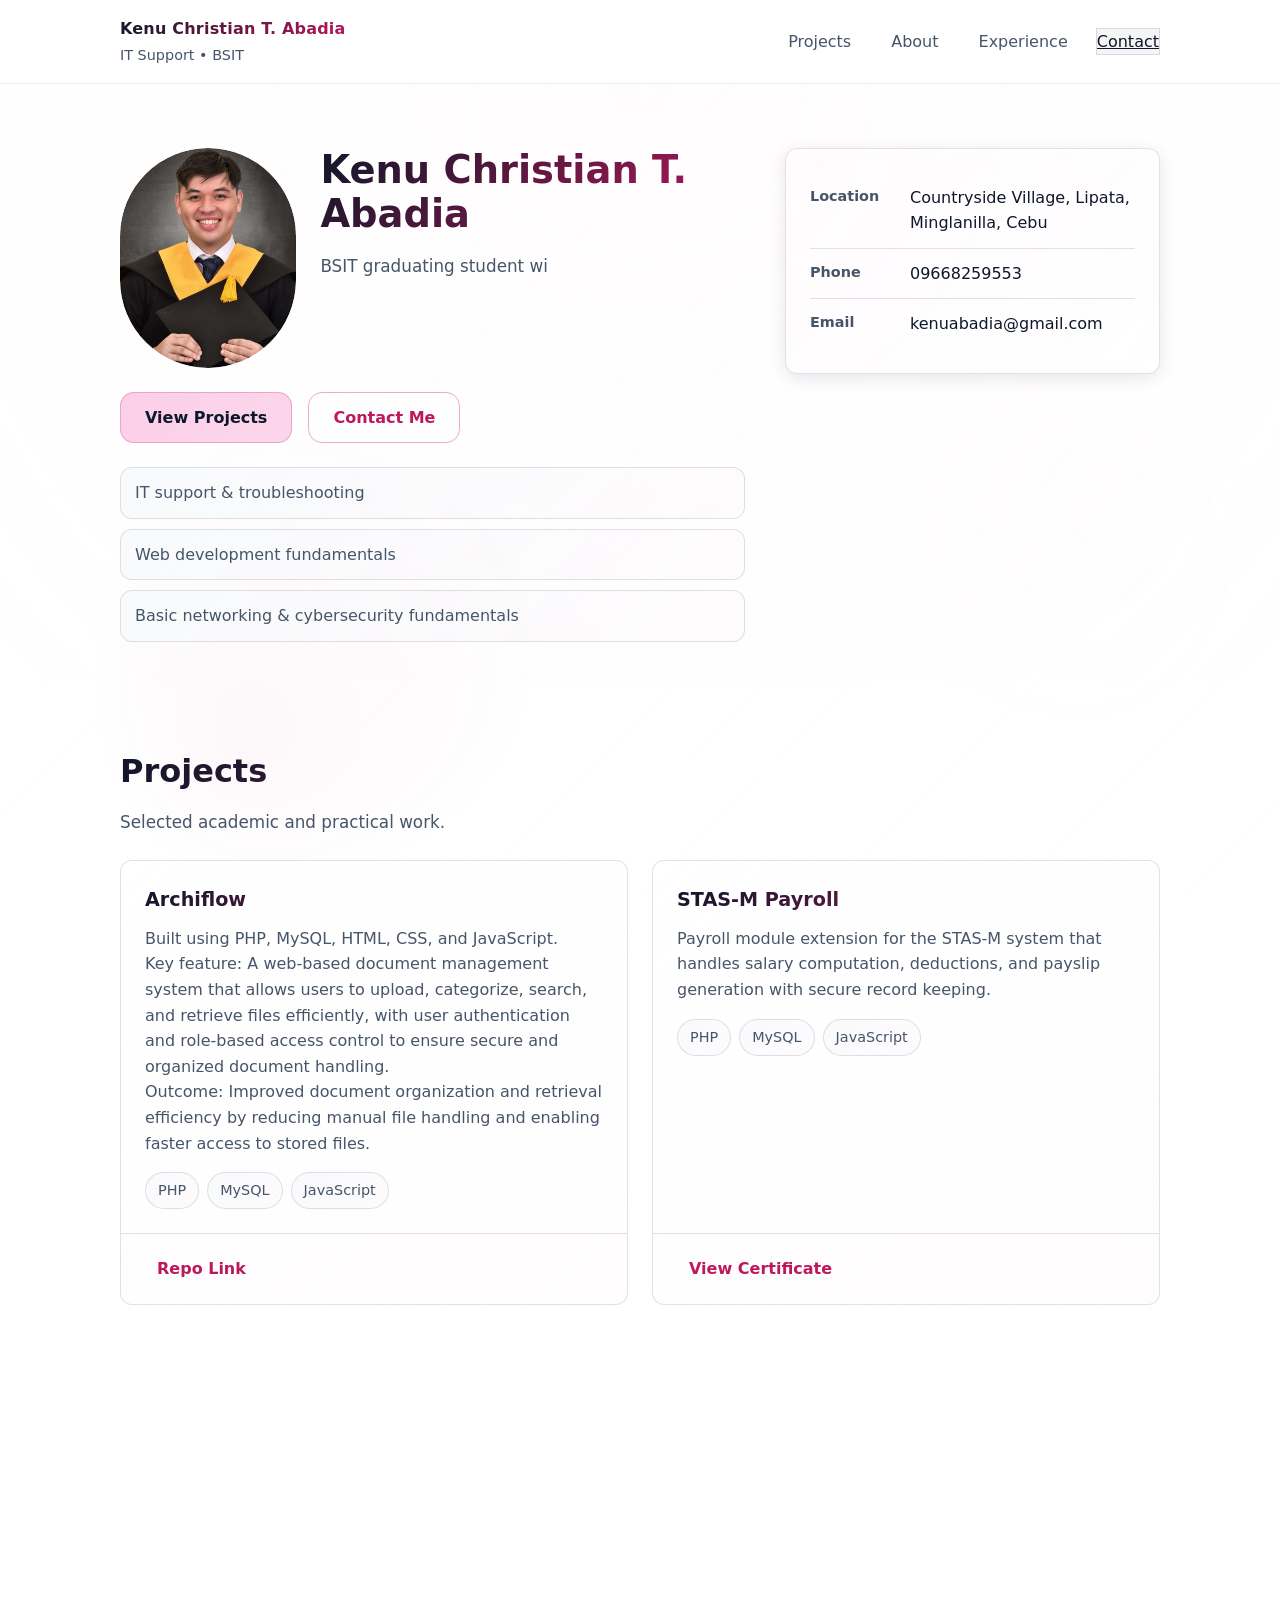
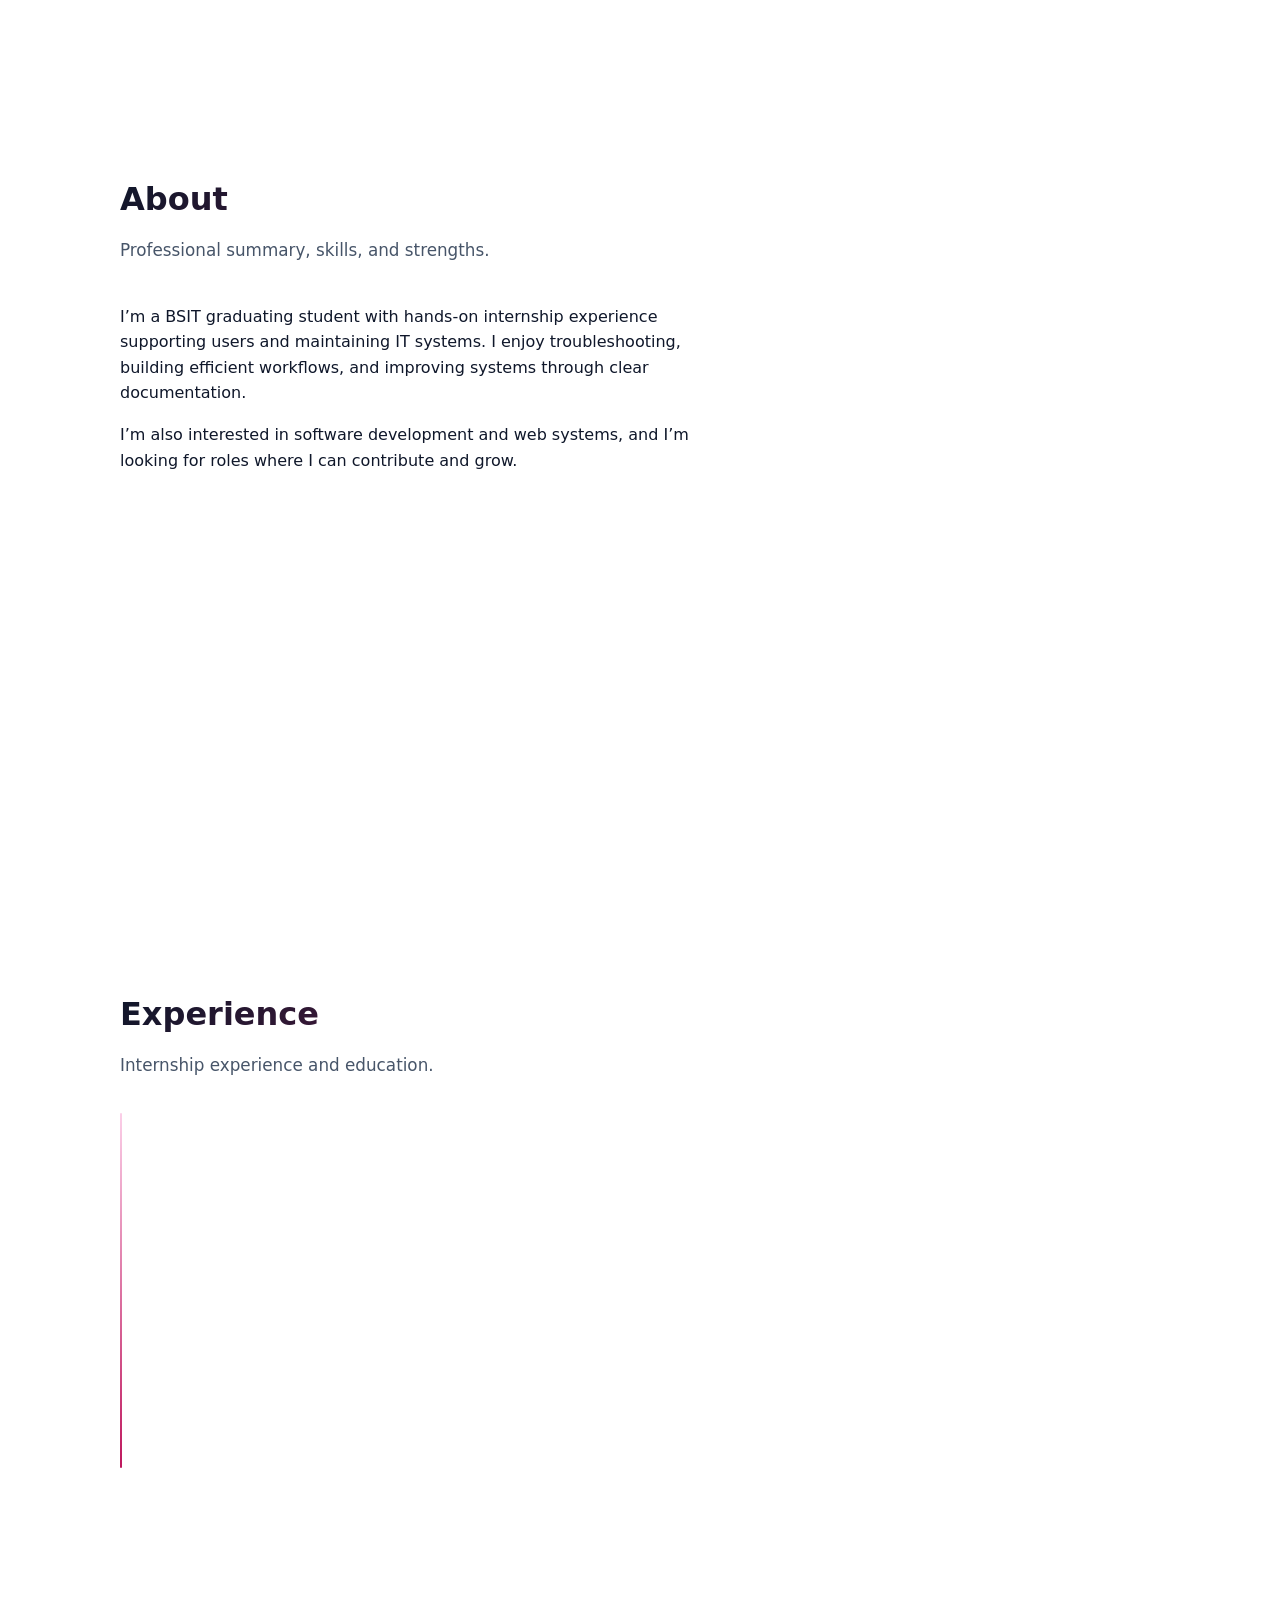
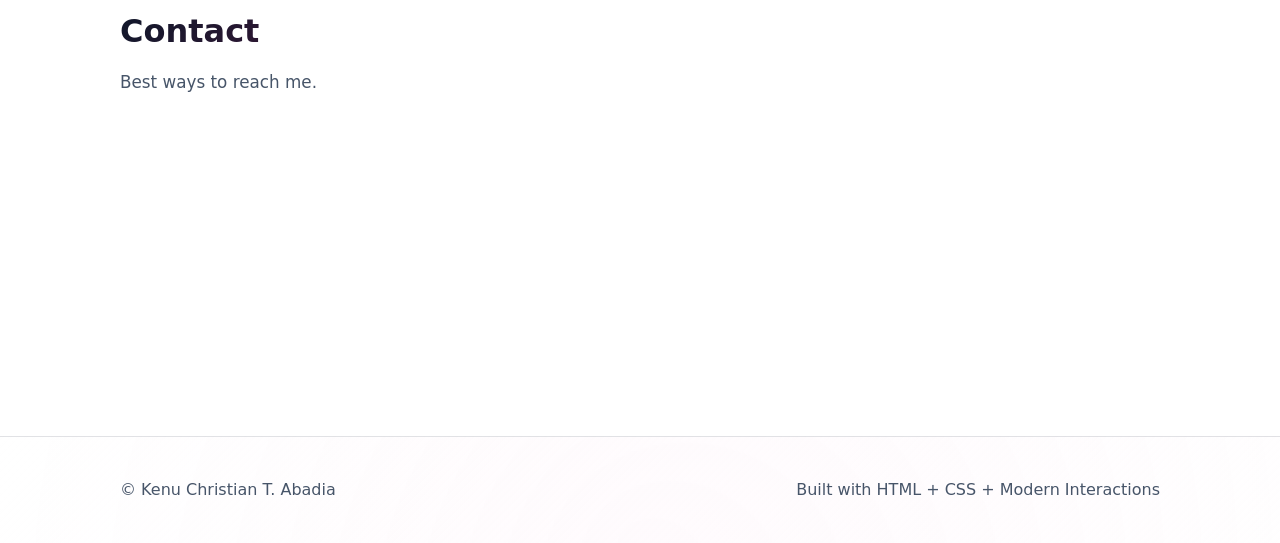
==== commit 0028ba52: "Restore modern project cards and animations" ====
--- a/index.html
+++ b/index.html
@@ -8,9 +8,14 @@
       name="description"
       content="One-page IT portfolio featuring projects, skills, experience, and contact details."
     />
-    <link rel="stylesheet" href="css/styles.css" />
+    <link rel="stylesheet" href="css/modern.css" />
+    <link rel="stylesheet" href="css/image-modal.css" />
   </head>
   <body>
+    <div class="scroll-progress"></div>
+    <div class="animated-bg-blob blob-1"></div>
+    <div class="animated-bg-blob blob-2"></div>
+
     <header class="site-header">
       <div class="container header-inner">
         <a class="brand" href="#top" aria-label="Go to top">
@@ -19,16 +24,16 @@
         </a>
 
         <nav class="nav" aria-label="Primary">
-          <a href="#projects">Projects</a>
-          <a href="#about">About</a>
-          <a href="#experience">Experience</a>
+          <a href="#projects" class="nav-link">Projects</a>
+          <a href="#about" class="nav-link">About</a>
+          <a href="#experience" class="nav-link">Experience</a>
           <a class="nav-cta" href="#contact">Contact</a>
         </nav>
       </div>
     </header>
 
     <main id="top">
-      <section class="hero" aria-label="Introduction">
+      <section class="hero" aria-label="Introduction" data-scroll>
         <div class="container hero-inner">
           <div class="hero-copy">
             <div class="hero-top">
@@ -49,29 +54,25 @@
               </a>
 
               <div>
-                <h1 class="hero-title">Kenu Christian T. Abadia</h1>
-                <p class="hero-subtitle">
-                  BSIT graduating student with internship experience in
-                  IT support and exposure to web development. Skilled in PHP,
-                  JavaScript, HTML, CSS, Git, and MySQL, with strong interest in
-                  efficient systems, solving technical problems, and contributing
-                  to IT operations and software development teams.
+                <h1 class="hero-title" data-scroll>Kenu Christian T. Abadia</h1>
+                <p class="hero-subtitle" data-scroll-type="typing">
+                  BSIT graduating student with internship experience in IT support and exposure to web development. Skilled in PHP, JavaScript, HTML, CSS, Git, and MySQL.
                 </p>
               </div>
             </div>
-            <div class="hero-actions">
+            <div class="hero-actions" data-scroll>
               <a class="button" href="#projects">View Projects</a>
               <a class="button button-secondary" href="#contact">Contact Me</a>
             </div>
 
-            <ul class="hero-highlights" aria-label="Highlights">
+            <ul class="hero-highlights" aria-label="Highlights" data-scroll>
               <li>IT support & troubleshooting</li>
               <li>Web development fundamentals</li>
               <li>Basic networking & cybersecurity fundamentals</li>
             </ul>
           </div>
 
-          <div class="hero-card" aria-label="Quick info">
+          <div class="hero-card" aria-label="Quick info" data-scroll>
             <div class="quick-row">
               <span class="quick-label">Location</span>
               <span class="quick-value">Countryside Village, Lipata, Minglanilla, Cebu</span>
@@ -88,9 +89,9 @@
         </div>
       </section>
 
-      <section class="section" id="projects" aria-label="Projects">
+      <section class="section" id="projects" aria-label="Projects" data-scroll>
         <div class="container">
-          <header class="section-header">
+          <header class="section-header" data-scroll>
             <h2>Projects</h2>
             <p class="section-lede">
               Selected academic and practical work.
@@ -98,15 +99,13 @@
           </header>
 
           <div class="grid cards">
-            <article class="card">
+            <article class="card" data-scroll>
+              <div class="card-overlay"></div>
               <div class="card-body">
                 <h3>Archiflow</h3>
                 <p>Built using PHP, MySQL, HTML, CSS, and JavaScript.</p>
-                <p class="card-detail">Key feature: <span class="muted">A web-based document management system that allows users to
-                  upload, categorize, search, and retrieve files efficiently, with user authentication and
-                    role-based access control to ensure secure and organized document handling. </span></p>
-                <p class="card-detail">Outcome: <span class="muted">Improved document organization and retrieval efficiency by reducing manual
-                    file handling and enabling faster access to stored files.</span></p>
+                <p class="card-detail">Key feature: <span class="muted">A web-based document management system that allows users to upload, categorize, search, and retrieve files efficiently, with user authentication and role-based access control to ensure secure and organized document handling.</span></p>
+                <p class="card-detail">Outcome: <span class="muted">Improved document organization and retrieval efficiency by reducing manual file handling and enabling faster access to stored files.</span></p>
                 <ul class="tags" aria-label="Tech used">
                   <li>PHP</li>
                   <li>MySQL</li>
@@ -125,7 +124,57 @@
               </div>
             </article>
 
-            <article class="card">
+            <article class="card" data-scroll>
+              <div class="card-overlay"></div>
+              <div class="card-body">
+                <h3>STAS-M Payroll</h3>
+                <p>
+                  Payroll module extension for the STAS-M system that handles salary computation, deductions, and payslip generation with secure record keeping.
+                </p>
+                <ul class="tags" aria-label="Tech used">
+                  <li>PHP</li>
+                  <li>MySQL</li>
+                  <li>JavaScript</li>
+                </ul>
+              </div>
+              <div class="card-footer">
+                <a
+                  class="link"
+                  href="assets/img/certificate.jpg"
+                  aria-label="View STAS-M Payroll certificate"
+                >
+                  View Certificate
+                </a>
+              </div>
+            </article>
+
+            <article class="card" data-scroll>
+              <div class="card-overlay"></div>
+              <div class="card-body">
+                <h3>Job Tracker — AI Resume Critique</h3>
+                <p>
+                  Applicant tracking and job management tool with an integrated AI assistant that reads resumes and provides automated critique and improvement suggestions.
+                </p>
+                <ul class="tags" aria-label="Tech used">
+                  <li>Node.js</li>
+                  <li>JavaScript</li>
+                  <li>AI</li>
+                </ul>
+              </div>
+              <div class="card-footer">
+                <a
+                  class="link"
+                  href="https://github.com/Kenu1030/job-tracker"
+                  target="_blank"
+                  rel="noopener noreferrer"
+                >
+                  Repo Link
+                </a>
+              </div>
+            </article>
+
+            <article class="card" data-scroll>
+              <div class="card-overlay"></div>
               <div class="card-body">
                 <h3>STAS-M Student System Management</h3>
                 <p>
@@ -140,16 +189,22 @@
                 </ul>
               </div>
               <div class="card-footer">
-                <a class="link" href="#contact">Repo Link</a>
-              </div>
-            </article>
-          </div>
-        </div>
-      </section>
-
-      <section class="section" id="about" aria-label="About">
+                <a
+                  class="link"
+                  href="assets/img/certificate.jpg"
+                  aria-label="View STAS-M certificate"
+                >
+                  View Certificate
+                </a>
+              </div>
+            </article>
+          </div>
+        </div>
+      </section>
+
+      <section class="section" id="about" aria-label="About" data-scroll>
         <div class="container">
-          <header class="section-header">
+          <header class="section-header" data-scroll>
             <h2>About</h2>
             <p class="section-lede">
               Professional summary, skills, and strengths.
@@ -157,7 +212,7 @@
           </header>
 
           <div class="split">
-            <div>
+            <div data-scroll>
               <p>
                 I’m a BSIT graduating student with hands-on internship
                 experience supporting users and maintaining IT systems.
@@ -170,7 +225,7 @@
               </p>
             </div>
 
-            <div class="panel">
+            <div class="panel" data-scroll>
               <h3 class="panel-title">Technical Skills</h3>
               <ul class="bullets">
                 <li>Programming Languages: PHP, JavaScript</li>
@@ -182,7 +237,7 @@
           </div>
 
           <div class="grid two-up" aria-label="Additional strengths">
-            <div class="panel">
+            <div class="panel" data-scroll>
               <h3 class="panel-title">Achievements</h3>
               <ul class="bullets">
                 <li>Dean’s Lister (College) — Cebu Technological University (Naga Extension)</li>
@@ -191,7 +246,7 @@
               </ul>
             </div>
 
-            <div class="panel">
+            <div class="panel" data-scroll>
               <h3 class="panel-title">Soft Skills</h3>
               <ul class="bullets">
                 <li>Problem-solving</li>
@@ -204,15 +259,15 @@
         </div>
       </section>
 
-      <section class="section" id="experience" aria-label="Experience">
+      <section class="section" id="experience" aria-label="Experience" data-scroll>
         <div class="container">
-          <header class="section-header">
+          <header class="section-header" data-scroll>
             <h2>Experience</h2>
             <p class="section-lede">Internship experience and education.</p>
           </header>
 
           <div class="stack">
-            <article class="timeline-item">
+            <article class="timeline-item" data-scroll>
               <div class="timeline-top">
                 <h3>IT Intern (On-the-Job Training) — St. Thomas Aquinas School of Lawaan Montessori</h3>
                 <span class="muted">January — May</span>
@@ -225,7 +280,7 @@
               </ul>
             </article>
 
-            <article class="timeline-item">
+            <article class="timeline-item" data-scroll>
               <div class="timeline-top">
                 <h3>Bachelor of Science in Information Technology — Cebu Technological University (Naga Extension)</h3>
                 <span class="muted">Expected Graduation</span>
@@ -236,9 +291,9 @@
         </div>
       </section>
 
-      <section class="section" id="contact" aria-label="Contact">
+      <section class="section" id="contact" aria-label="Contact" data-scroll>
         <div class="container">
-          <header class="section-header">
+          <header class="section-header" data-scroll>
             <h2>Contact</h2>
             <p class="section-lede">
               Best ways to reach me.
@@ -246,7 +301,7 @@
           </header>
 
           <div class="contact">
-            <div class="panel">
+            <div class="panel" data-scroll>
               <h3 class="panel-title">Message</h3>
               <p>
                 Email: <a class="link" href="mailto:kenuabadia@gmail.com">kenuabadia@gmail.com</a>
@@ -257,7 +312,7 @@
               <p class="muted">Location: Countryside Village, Lipata, Minglanilla, Cebu</p>
             </div>
 
-            <div class="panel">
+            <div class="panel" data-scroll>
               <h3 class="panel-title">What I’m looking for</h3>
               <ul class="bullets">
                 <li>IT support / helpdesk / desktop support</li>
@@ -270,11 +325,14 @@
       </section>
     </main>
 
-    <footer class="site-footer">
+    <footer class="site-footer" data-scroll>
       <div class="container footer-inner">
         <p class="muted">© Kenu Christian T. Abadia</p>
-        <p class="muted">Built with HTML + CSS</p>
+        <p class="muted">Built with HTML + CSS + Modern Interactions</p>
       </div>
     </footer>
+
+    <script src="js/interactions.js"></script>
+    <script src="js/image-modal.js"></script>
   </body>
 </html>
--- a/css/modern.css
+++ b/css/modern.css
@@ -0,0 +1,1349 @@
+/* ==================== MODERN PORTFOLIO STYLES ==================== */
+/* Advanced animations, glassmorphism, and visual effects */
+
+:root {
+  --bg: #ffffff;
+  --surface: #ffffff;
+  --surface-2: #f8fafc;
+  --text: #0f172a;
+  --muted: #475569;
+  --border: rgba(15, 23, 42, 0.12);
+  --accent: #fbcfe8;
+  --accent-rgb: 251 207 232;
+  --accent-ink: #be185d;
+  --accent-ink-rgb: 190 24 93;
+
+  --max: 1040px;
+  --radius: 12px;
+
+  --space-1: 8px;
+  --space-2: 12px;
+  --space-3: 16px;
+  --space-4: 24px;
+  --space-5: 40px;
+  --space-6: 64px;
+
+  --shadow: 0 1px 0 rgba(15, 23, 42, 0.06);
+  --shadow-2: 0 2px 0 rgba(15, 23, 42, 0.08);
+  --shadow-md: 0 4px 16px rgba(15, 23, 42, 0.1);
+  --shadow-lg: 0 12px 32px rgba(15, 23, 42, 0.14);
+  --shadow-xl: 0 20px 48px rgba(15, 23, 42, 0.18);
+
+  --glow-soft: 0 0 20px rgba(251, 207, 232, 0.3);
+  --glow-medium: 0 0 40px rgba(190, 24, 93, 0.15);
+  --glow-strong: 0 0 60px rgba(251, 207, 232, 0.25);
+}
+
+/* ==================== ANIMATIONS ==================== */
+
+@keyframes fadeInUp {
+  from {
+    opacity: 0;
+    transform: translateY(30px);
+  }
+  to {
+    opacity: 1;
+    transform: translateY(0);
+  }
+}
+
+@keyframes fadeIn {
+  from { opacity: 0; }
+  to { opacity: 1; }
+}
+
+@keyframes slideInRight {
+  from {
+    opacity: 0;
+    transform: translateX(-30px);
+  }
+  to {
+    opacity: 1;
+    transform: translateX(0);
+  }
+}
+
+@keyframes slideInLeft {
+  from {
+    opacity: 0;
+    transform: translateX(30px);
+  }
+  to {
+    opacity: 1;
+    transform: translateX(0);
+  }
+}
+
+@keyframes scaleIn {
+  from {
+    opacity: 0;
+    transform: scale(0.9);
+  }
+  to {
+    opacity: 1;
+    transform: scale(1);
+  }
+}
+
+@keyframes float {
+  0%, 100% { transform: translateY(0px); }
+  50% { transform: translateY(-20px); }
+}
+
+@keyframes floatSlow {
+  0%, 100% { transform: translateY(0px) rotate(0deg); }
+  50% { transform: translateY(-30px) rotate(5deg); }
+}
+
+@keyframes glow {
+  0%, 100% {
+    box-shadow: 0 0 20px rgba(251, 207, 232, 0.2);
+  }
+  50% {
+    box-shadow: 0 0 40px rgba(251, 207, 232, 0.4), 0 0 60px rgba(190, 24, 93, 0.1);
+  }
+}
+
+@keyframes shimmer {
+  0% {
+    background-position: -1000px 0;
+  }
+  100% {
+    background-position: 1000px 0;
+  }
+}
+
+@keyframes pulse {
+  0%, 100% { opacity: 1; }
+  50% { opacity: 0.7; }
+}
+
+@keyframes underlineReveal {
+  from { transform: scaleX(0); }
+  to { transform: scaleX(1); }
+}
+
+@keyframes blobAnimation1 {
+  0%, 100% {
+    transform: translate(0, 0) scale(1);
+  }
+  33% {
+    transform: translate(-50px, -80px) scale(1.1);
+  }
+  66% {
+    transform: translate(30px, 50px) scale(0.9);
+  }
+}
+
+@keyframes blobAnimation2 {
+  0%, 100% {
+    transform: translate(0, 0) scale(1);
+  }
+  33% {
+    transform: translate(60px, 30px) scale(0.95);
+  }
+  66% {
+    transform: translate(-40px, -60px) scale(1.05);
+  }
+}
+
+/* ==================== BASE STYLES ==================== */
+
+*,
+*::before,
+*::after {
+  box-sizing: border-box;
+}
+
+html,
+body {
+  height: 100%;
+}
+
+html {
+  scroll-behavior: smooth;
+}
+
+body {
+  margin: 0;
+  background: var(--bg);
+  background-image:
+    repeating-linear-gradient(
+      135deg,
+      rgba(var(--accent-rgb) / 0.03) 0,
+      rgba(var(--accent-rgb) / 0.03) 1px,
+      transparent 1px,
+      transparent 64px
+    );
+  background-attachment: fixed;
+  color: var(--text);
+  font-family: system-ui, -apple-system, Segoe UI, Roboto, Arial, sans-serif;
+  line-height: 1.6;
+  overflow-x: hidden;
+}
+
+img {
+  max-width: 100%;
+  height: auto;
+}
+
+a {
+  color: inherit;
+}
+
+a:focus-visible {
+  outline: 3px solid rgba(var(--accent-ink-rgb) / 0.45);
+  outline-offset: 3px;
+  border-radius: 10px;
+}
+
+:target {
+  scroll-margin-top: 96px;
+}
+
+.container {
+  width: min(var(--max), 100% - 40px);
+  margin-inline: auto;
+}
+
+.muted {
+  color: var(--muted);
+}
+
+/* ==================== ANIMATED BACKGROUND ELEMENTS ==================== */
+
+.animated-bg-blob {
+  position: fixed;
+  z-index: -1;
+  opacity: 0.03;
+  pointer-events: none;
+}
+
+.blob-1 {
+  width: 400px;
+  height: 400px;
+  background: radial-gradient(circle at 30% 70%, rgba(190, 24, 93, 0.8), transparent);
+  border-radius: 40% 60% 70% 30% / 40% 50% 60% 50%;
+  top: 50%;
+  left: 10%;
+  animation: blobAnimation1 20s ease-in-out infinite;
+  filter: blur(40px);
+}
+
+.blob-2 {
+  width: 350px;
+  height: 350px;
+  background: radial-gradient(circle at 70% 30%, rgba(251, 207, 232, 0.6), transparent);
+  border-radius: 60% 40% 30% 70% / 60% 30% 70% 40%;
+  bottom: 20%;
+  right: 5%;
+  animation: blobAnimation2 25s ease-in-out infinite;
+  filter: blur(50px);
+}
+
+/* ==================== SCROLL PROGRESS INDICATOR ==================== */
+
+.scroll-progress {
+  position: fixed;
+  top: 0;
+  left: 0;
+  height: 3px;
+  background: linear-gradient(90deg, var(--accent) 0%, var(--accent-ink) 50%, var(--accent) 100%);
+  width: 0%;
+  z-index: 9999;
+  transition: width 100ms ease;
+  box-shadow: 0 0 10px var(--glow-soft);
+}
+
+/* ==================== HEADER & NAVBAR ==================== */
+
+.site-header {
+  position: sticky;
+  top: 0;
+  z-index: 100;
+  background: rgba(255, 255, 255, 0.85);
+  border-bottom: 1px solid rgba(15, 23, 42, 0.08);
+  backdrop-filter: blur(0px);
+  transition: all 400ms cubic-bezier(0.34, 1.56, 0.64, 1);
+  animation: fadeIn 600ms ease;
+}
+
+.site-header.scrolled {
+  background: rgba(255, 255, 255, 0.92);
+  border-bottom-color: rgba(15, 23, 42, 0.12);
+  box-shadow: var(--shadow-md);
+}
+
+.header-inner {
+  display: flex;
+  align-items: center;
+  justify-content: space-between;
+  padding: var(--space-3) 0;
+  gap: var(--space-3);
+}
+
+.brand {
+  text-decoration: none;
+  display: grid;
+  gap: 2px;
+  transition: transform 300ms cubic-bezier(0.34, 1.56, 0.64, 1);
+}
+
+.brand:hover {
+  transform: translateY(-2px);
+}
+
+.brand-name {
+  font-weight: 750;
+  letter-spacing: 0.2px;
+  background: linear-gradient(135deg, var(--text) 0%, var(--accent-ink) 100%);
+  -webkit-background-clip: text;
+  -webkit-text-fill-color: transparent;
+  background-clip: text;
+}
+
+.brand-role {
+  color: var(--muted);
+  font-size: 0.9rem;
+}
+
+.nav {
+  display: flex;
+  gap: var(--space-3);
+  align-items: center;
+  flex-wrap: wrap;
+  justify-content: flex-end;
+}
+
+.nav-link {
+  text-decoration: none;
+  color: var(--muted);
+  padding: 8px 12px;
+  border-radius: 10px;
+  transition: all 300ms cubic-bezier(0.34, 1.56, 0.64, 1);
+  position: relative;
+  font-weight: 500;
+}
+
+.nav-link::before {
+  content: '';
+  position: absolute;
+  bottom: 4px;
+  left: 12px;
+  right: 12px;
+  height: 2px;
+  background: linear-gradient(90deg, var(--accent-ink), var(--accent));
+  border-radius: 1px;
+  transform: scaleX(0);
+  transform-origin: center;
+  transition: transform 400ms cubic-bezier(0.34, 1.56, 0.64, 1);
+}
+
+.nav-link:hover {
+  color: var(--text);
+  background: rgba(15, 23, 42, 0.04);
+  transform: translateY(-2px);
+}
+
+.nav-link:hover::before,
+.nav-link.active::before {
+  transform: scaleX(1);
+}
+
+.nav-link.active {
+  color: var(--accent-ink);
+  background: rgba(var(--accent-rgb) / 0.08);
+}
+
+.nav-cta {
+  color: var(--text) !important;
+  background: rgba(15, 23, 42, 0.04);
+  border: 1.5px solid var(--border);
+  transition: all 300ms cubic-bezier(0.34, 1.56, 0.64, 1);
+  position: relative;
+  overflow: hidden;
+}
+
+.nav-cta::after {
+  content: '';
+  position: absolute;
+  inset: 0;
+  background: rgba(var(--accent-rgb) / 0.15);
+  transform: scaleX(0);
+  transform-origin: left;
+  transition: transform 300ms cubic-bezier(0.34, 1.56, 0.64, 1);
+  z-index: -1;
+}
+
+.nav-cta:hover {
+  border-color: rgba(var(--accent-ink-rgb) / 0.4);
+  background: rgba(var(--accent-rgb) / 0.15);
+}
+
+.nav-cta:hover::after {
+  transform: scaleX(1);
+}
+
+/* ==================== HERO SECTION ==================== */
+
+.hero {
+  padding: var(--space-6) 0 var(--space-5);
+  animation: fadeInUp 800ms ease 100ms both;
+  position: relative;
+}
+
+.hero::before {
+  content: '';
+  position: absolute;
+  inset: 0;
+  background: radial-gradient(circle at 50% 0%, rgba(251, 207, 232, 0.05), transparent);
+  pointer-events: none;
+}
+
+.hero-inner {
+  display: grid;
+  grid-template-columns: 1.25fr 0.75fr;
+  gap: var(--space-5);
+  align-items: start;
+  position: relative;
+  z-index: 1;
+}
+
+.hero-copy {
+  animation: none;
+}
+
+.hero-top {
+  display: flex;
+  align-items: flex-start;
+  gap: var(--space-4);
+  animation: slideInRight 700ms ease 150ms both;
+}
+
+.avatar-link {
+  display: inline-block;
+  border-radius: 999px;
+  overflow: hidden;
+  position: relative;
+}
+
+.avatar {
+  display: block;
+  width: 220px;
+  height: 220px;
+  object-fit: cover;
+  border-radius: 999px;
+  box-shadow: var(--shadow-md);
+  flex: 0 0 auto;
+  margin: 0;
+  transition: all 500ms cubic-bezier(0.34, 1.56, 0.64, 1);
+  animation: fadeInUp 800ms ease both;
+  position: relative;
+}
+
+.avatar::before {
+  content: '';
+  position: absolute;
+  inset: -4px;
+  background: linear-gradient(135deg, var(--accent), var(--accent-ink));
+  border-radius: 999px;
+  opacity: 0;
+  transition: opacity 400ms ease;
+  z-index: -1;
+  animation: pulse 3s ease-in-out infinite;
+}
+
+.avatar:hover {
+  transform: scale(1.08) rotateY(5deg);
+  box-shadow:
+    0 0 0 12px rgba(var(--accent-rgb) / 0.15),
+    var(--shadow-lg),
+    var(--glow-strong);
+  filter: brightness(1.05) saturate(1.1);
+}
+
+.avatar-link:focus-within .avatar {
+  box-shadow:
+    0 0 0 12px rgba(var(--accent-rgb) / 0.15),
+    var(--shadow-lg);
+}
+
+.hero-title {
+  margin: 0;
+  font-size: clamp(2rem, 3vw, 3.5rem);
+  line-height: 1.15;
+  background: linear-gradient(135deg, var(--text) 0%, var(--accent-ink) 100%);
+  -webkit-background-clip: text;
+  -webkit-text-fill-color: transparent;
+  background-clip: text;
+  animation: fadeInUp 700ms ease 200ms both;
+}
+
+.hero-subtitle {
+  margin: var(--space-3) 0 0;
+  color: var(--muted);
+  max-width: 62ch;
+  line-height: 1.7;
+  animation: fadeInUp 700ms ease 250ms both;
+  font-size: 1.05rem;
+}
+
+.hero-actions {
+  display: flex;
+  gap: var(--space-3);
+  flex-wrap: wrap;
+  margin-top: var(--space-4);
+  animation: fadeInUp 700ms ease 300ms both;
+}
+
+.button {
+  display: inline-block;
+  text-decoration: none;
+  padding: 12px 24px;
+  border-radius: 14px;
+  border: 1.5px solid var(--border);
+  background: linear-gradient(135deg, var(--accent) 0%, rgba(var(--accent-rgb) / 0.85) 100%);
+  color: var(--text);
+  border-color: rgba(var(--accent-ink-rgb) / 0.25);
+  transition: all 350ms cubic-bezier(0.34, 1.56, 0.64, 1);
+  position: relative;
+  overflow: hidden;
+  cursor: pointer;
+  font-weight: 600;
+  font-size: 1rem;
+}
+
+.button::before {
+  content: '';
+  position: absolute;
+  inset: 0;
+  background: radial-gradient(circle at 50% 50%, rgba(255, 255, 255, 0.4), transparent);
+  opacity: 0;
+  transition: opacity 400ms ease;
+  pointer-events: none;
+}
+
+.button:hover {
+  background: linear-gradient(135deg, rgba(var(--accent-rgb) / 0.95) 0%, rgba(var(--accent-rgb) / 0.8) 100%);
+  box-shadow: var(--shadow-lg), var(--glow-soft);
+  transform: translateY(-3px);
+  border-color: rgba(var(--accent-ink-rgb) / 0.4);
+}
+
+.button:active {
+  transform: translateY(-1px);
+}
+
+.button-secondary {
+  color: var(--accent-ink);
+  background: transparent;
+  border-color: rgba(var(--accent-ink-rgb) / 0.35);
+}
+
+.button-secondary:hover {
+  background: rgba(var(--accent-rgb) / 0.2);
+  border-color: rgba(var(--accent-ink-rgb) / 0.5);
+  box-shadow: var(--shadow-md), 0 0 20px rgba(var(--accent-rgb) / 0.2);
+}
+
+.hero-highlights {
+  list-style: none;
+  padding: 0;
+  margin: var(--space-4) 0 0;
+  display: grid;
+  gap: 10px;
+  color: var(--muted);
+}
+
+.hero-highlights li {
+  border: 1.5px solid var(--border);
+  background: linear-gradient(135deg, var(--surface-2) 0%, rgba(var(--accent-rgb) / 0.05) 100%);
+  padding: 12px 14px;
+  border-radius: var(--radius);
+  transition: all 350ms cubic-bezier(0.34, 1.56, 0.64, 1);
+  animation: fadeInUp 600ms ease both;
+  position: relative;
+  overflow: hidden;
+}
+
+.hero-highlights li:nth-child(1) { animation-delay: 250ms; }
+.hero-highlights li:nth-child(2) { animation-delay: 350ms; }
+.hero-highlights li:nth-child(3) { animation-delay: 450ms; }
+
+.hero-highlights li::before {
+  content: '';
+  position: absolute;
+  inset: 0;
+  background: linear-gradient(90deg, transparent, rgba(var(--accent-rgb) / 0.2), transparent);
+  transform: translateX(-100%);
+  transition: transform 500ms ease;
+}
+
+.hero-highlights li:hover {
+  transform: translateY(-6px);
+  box-shadow: var(--shadow-md), var(--glow-soft);
+  border-color: rgba(var(--accent-ink-rgb) / 0.25);
+  background: linear-gradient(135deg, rgba(var(--accent-rgb) / 0.15) 0%, rgba(var(--accent-rgb) / 0.08) 100%);
+}
+
+.hero-highlights li:hover::before {
+  transform: translateX(100%);
+}
+
+.hero-card {
+  border: 1.5px solid var(--border);
+  background: rgba(255, 255, 255, 0.7);
+  border-radius: var(--radius);
+  padding: var(--space-4);
+  box-shadow: var(--shadow-md);
+  animation: fadeInUp 800ms ease 300ms both;
+  backdrop-filter: blur(12px);
+  transition: all 400ms cubic-bezier(0.34, 1.56, 0.64, 1);
+  position: relative;
+  overflow: hidden;
+}
+
+.hero-card::before {
+  content: '';
+  position: absolute;
+  inset: 0;
+  background: linear-gradient(135deg, rgba(var(--accent-rgb) / 0.05), transparent);
+  pointer-events: none;
+}
+
+.hero-card:hover {
+  box-shadow: var(--shadow-lg), var(--glow-medium);
+  border-color: rgba(var(--accent-ink-rgb) / 0.2);
+  transform: translateY(-4px);
+  background: rgba(255, 255, 255, 0.8);
+}
+
+.quick-row {
+  display: grid;
+  grid-template-columns: 90px 1fr;
+  gap: 10px;
+  padding: 12px 0;
+  border-bottom: 1px solid var(--border);
+  transition: all 300ms ease;
+  animation: slideInLeft 600ms ease both;
+}
+
+.quick-row:nth-child(1) { animation-delay: 350ms; }
+.quick-row:nth-child(2) { animation-delay: 400ms; }
+.quick-row:nth-child(3) { animation-delay: 450ms; }
+
+.quick-row:last-child {
+  border-bottom: none;
+}
+
+.quick-row:hover {
+  background: rgba(var(--accent-rgb) / 0.05);
+  padding-left: 6px;
+}
+
+.quick-label {
+  color: var(--muted);
+  font-weight: 600;
+  font-size: 0.9rem;
+}
+
+.quick-value {
+  text-decoration: none;
+  transition: all 300ms ease;
+  position: relative;
+}
+
+.quick-value::after {
+  content: '';
+  position: absolute;
+  bottom: -4px;
+  left: 0;
+  width: 0;
+  height: 2px;
+  background: linear-gradient(90deg, var(--accent-ink), var(--accent));
+  transition: width 300ms cubic-bezier(0.34, 1.56, 0.64, 1);
+}
+
+.quick-value:hover {
+  color: var(--accent-ink);
+  transform: translateX(4px);
+}
+
+.quick-value:hover::after {
+  width: 100%;
+}
+
+/* ==================== SECTIONS ==================== */
+
+.section {
+  padding: var(--space-6) 0;
+  animation: fadeInUp 700ms ease both;
+  position: relative;
+}
+
+.section:nth-of-type(2) { animation-delay: 50ms; }
+.section:nth-of-type(3) { animation-delay: 100ms; }
+.section:nth-of-type(4) { animation-delay: 150ms; }
+
+.section-header {
+  animation: slideInLeft 600ms ease;
+}
+
+.section-header h2 {
+  margin: 0;
+  font-size: 2rem;
+  background: linear-gradient(135deg, var(--text) 0%, var(--accent-ink) 100%);
+  -webkit-background-clip: text;
+  -webkit-text-fill-color: transparent;
+  background-clip: text;
+}
+
+.section-lede {
+  margin: var(--space-2) 0 0;
+  color: var(--muted);
+  font-size: 1.05rem;
+}
+
+/* ==================== GRID & CARDS ==================== */
+
+.grid {
+  display: grid;
+  gap: var(--space-4);
+}
+
+.cards {
+  margin-top: var(--space-4);
+  grid-template-columns: repeat(2, 1fr);
+}
+
+.card {
+  border: 1.5px solid var(--border);
+  background: linear-gradient(135deg, rgba(255, 255, 255, 0.8) 0%, rgba(var(--accent-rgb) / 0.03) 100%);
+  border-radius: var(--radius);
+  overflow: hidden;
+  display: grid;
+  grid-template-rows: 1fr auto;
+  transition: all 450ms cubic-bezier(0.34, 1.56, 0.64, 1);
+  animation: fadeInUp 600ms ease both;
+  position: relative;
+  backdrop-filter: blur(8px);
+}
+
+.card:nth-child(1) { animation-delay: 200ms; }
+.card:nth-child(2) { animation-delay: 300ms; }
+.card:nth-child(3) { animation-delay: 400ms; }
+
+.card::before {
+  content: '';
+  position: absolute;
+  inset: 0;
+  background: radial-gradient(circle at 50% 0%, rgba(var(--accent-rgb) / 0.15), transparent);
+  pointer-events: none;
+  z-index: 1;
+  opacity: 0;
+  transition: opacity 400ms ease;
+}
+
+.card:hover::before {
+  opacity: 1;
+}
+
+.card-overlay {
+  position: absolute;
+  inset: 0;
+  background: linear-gradient(135deg, rgba(var(--accent-rgb) / 0.1), rgba(var(--accent-ink-rgb) / 0.05));
+  opacity: 0;
+  transition: opacity 400ms ease;
+  pointer-events: none;
+  z-index: 2;
+}
+
+.card:hover {
+  transform: translateY(-12px) scale(1.02);
+  box-shadow: var(--shadow-xl), var(--glow-strong);
+  border-color: rgba(var(--accent-ink-rgb) / 0.3);
+}
+
+.card-body {
+  padding: var(--space-4);
+  position: relative;
+  z-index: 3;
+}
+
+.card h3 {
+  margin: 0 0 10px;
+  font-size: 1.2rem;
+  background: linear-gradient(135deg, var(--text), var(--accent-ink));
+  -webkit-background-clip: text;
+  -webkit-text-fill-color: transparent;
+  background-clip: text;
+}
+
+.card p {
+  margin: 0;
+  color: var(--muted);
+  line-height: 1.6;
+}
+
+.card-detail {
+  margin-top: 10px;
+}
+
+.tags {
+  list-style: none;
+  padding: 0;
+  margin: var(--space-3) 0 0;
+  display: flex;
+  gap: 8px;
+  flex-wrap: wrap;
+}
+
+.tags li {
+  border: 1px solid var(--border);
+  background: linear-gradient(135deg, var(--surface-2), rgba(var(--accent-rgb) / 0.08));
+  color: var(--muted);
+  padding: 6px 12px;
+  border-radius: 999px;
+  font-size: 0.9rem;
+  transition: all 350ms cubic-bezier(0.34, 1.56, 0.64, 1);
+  cursor: default;
+  font-weight: 500;
+}
+
+.tags li:hover {
+  background: linear-gradient(135deg, rgba(var(--accent-rgb) / 0.25), rgba(var(--accent-rgb) / 0.15));
+  border-color: rgba(var(--accent-ink-rgb) / 0.3);
+  transform: translateY(-3px) scale(1.05);
+  box-shadow: 0 6px 12px rgba(15, 23, 42, 0.1);
+}
+
+.card-footer {
+  display: flex;
+  justify-content: space-between;
+  padding: 14px var(--space-4);
+  border-top: 1px solid var(--border);
+  background: rgba(var(--accent-rgb) / 0.02);
+}
+
+.link {
+  color: var(--accent-ink);
+  text-decoration: none;
+  padding: 8px 12px;
+  border-radius: 10px;
+  transition: all 350ms cubic-bezier(0.34, 1.56, 0.64, 1);
+  position: relative;
+  display: inline-block;
+  font-weight: 600;
+}
+
+.link::before {
+  content: '';
+  position: absolute;
+  inset: 0;
+  background: linear-gradient(135deg, rgba(var(--accent-rgb) / 0.25), rgba(var(--accent-ink-rgb) / 0.1));
+  border-radius: 10px;
+  transform: scaleX(0) scaleY(0.8);
+  transform-origin: left center;
+  transition: transform 350ms cubic-bezier(0.34, 1.56, 0.64, 1);
+  z-index: -1;
+}
+
+.link:hover {
+  color: var(--accent-ink);
+  transform: translateX(3px);
+  box-shadow: 0 4px 12px rgba(var(--accent-ink-rgb) / 0.2);
+}
+
+.link:hover::before {
+  transform: scaleX(1) scaleY(1);
+}
+
+/* ==================== PANELS & SECTIONS ==================== */
+
+.split {
+  margin-top: var(--space-4);
+  display: grid;
+  grid-template-columns: 1.2fr 0.8fr;
+  gap: var(--space-5);
+  align-items: start;
+}
+
+.panel {
+  border: 1.5px solid var(--border);
+  background: linear-gradient(135deg, rgba(255, 255, 255, 0.7) 0%, rgba(var(--accent-rgb) / 0.04) 100%);
+  border-radius: var(--radius);
+  padding: var(--space-4);
+  transition: all 400ms cubic-bezier(0.34, 1.56, 0.64, 1);
+  animation: fadeInUp 600ms ease both;
+  backdrop-filter: blur(10px);
+  position: relative;
+  overflow: hidden;
+}
+
+.split .panel { animation-delay: 250ms; }
+.two-up .panel:nth-child(1) { animation-delay: 250ms; }
+.two-up .panel:nth-child(2) { animation-delay: 350ms; }
+
+.panel::before {
+  content: '';
+  position: absolute;
+  inset: 0;
+  background: radial-gradient(circle at 100% 0%, rgba(var(--accent-rgb) / 0.1), transparent);
+  pointer-events: none;
+  opacity: 0;
+  transition: opacity 400ms ease;
+}
+
+.panel:hover::before {
+  opacity: 1;
+}
+
+.panel:hover {
+  box-shadow: var(--shadow-lg), var(--glow-medium);
+  border-color: rgba(var(--accent-ink-rgb) / 0.2);
+  transform: translateY(-6px);
+  background: linear-gradient(135deg, rgba(255, 255, 255, 0.85) 0%, rgba(var(--accent-rgb) / 0.08) 100%);
+}
+
+.panel-title {
+  margin: 0 0 12px;
+  font-size: 1.15rem;
+  background: linear-gradient(135deg, var(--text), var(--accent-ink));
+  -webkit-background-clip: text;
+  -webkit-text-fill-color: transparent;
+  background-clip: text;
+}
+
+.bullets {
+  margin: 0;
+  padding-left: 18px;
+  color: var(--muted);
+  display: grid;
+  gap: 8px;
+  list-style: disc;
+}
+
+.bullets li {
+  transition: all 300ms ease;
+  line-height: 1.7;
+}
+
+.bullets li:hover {
+  color: var(--accent-ink);
+  transform: translateX(4px);
+}
+
+/* ==================== TIMELINE ==================== */
+
+.stack {
+  margin-top: var(--space-4);
+  display: grid;
+  gap: var(--space-3);
+  position: relative;
+  padding-left: 40px;
+}
+
+.stack::before {
+  content: '';
+  position: absolute;
+  left: 0;
+  top: 10px;
+  bottom: 10px;
+  width: 2px;
+  background: linear-gradient(180deg, var(--accent) 0%, var(--accent-ink) 100%);
+  border-radius: 1px;
+}
+
+.timeline-item {
+  border: 1.5px solid var(--border);
+  background: linear-gradient(135deg, rgba(255, 255, 255, 0.7) 0%, rgba(var(--accent-rgb) / 0.04) 100%);
+  border-radius: var(--radius);
+  padding: var(--space-4);
+  transition: all 400ms cubic-bezier(0.34, 1.56, 0.64, 1);
+  animation: fadeInUp 600ms ease both;
+  position: relative;
+  backdrop-filter: blur(10px);
+  overflow: hidden;
+}
+
+.timeline-item:nth-child(1) { animation-delay: 250ms; }
+.timeline-item:nth-child(2) { animation-delay: 350ms; }
+
+.timeline-item::before {
+  content: '';
+  position: absolute;
+  left: -30px;
+  top: var(--space-4);
+  width: 14px;
+  height: 14px;
+  background: var(--accent);
+  border: 3px solid var(--bg);
+  border-radius: 50%;
+  box-shadow: 0 0 0 3px var(--border), inset 0 0 0 3px var(--bg);
+  transition: all 400ms cubic-bezier(0.34, 1.56, 0.64, 1);
+}
+
+.timeline-item:hover::before {
+  background: var(--accent-ink);
+  box-shadow: 0 0 0 3px var(--border), 0 0 12px rgba(var(--accent-ink-rgb) / 0.4);
+  transform: scale(1.4);
+}
+
+.timeline-item::after {
+  content: '';
+  position: absolute;
+  inset: 0;
+  background: radial-gradient(circle at 50% 0%, rgba(var(--accent-rgb) / 0.1), transparent);
+  pointer-events: none;
+  opacity: 0;
+  transition: opacity 400ms ease;
+}
+
+.timeline-item:hover::after {
+  opacity: 1;
+}
+
+.timeline-item:hover {
+  box-shadow: var(--shadow-lg), var(--glow-medium);
+  border-color: rgba(var(--accent-ink-rgb) / 0.2);
+  transform: translateY(-4px) translateX(4px);
+  background: linear-gradient(135deg, rgba(255, 255, 255, 0.85) 0%, rgba(var(--accent-rgb) / 0.08) 100%);
+}
+
+.timeline-top {
+  display: flex;
+  align-items: baseline;
+  justify-content: space-between;
+  gap: var(--space-3);
+  margin-bottom: 10px;
+}
+
+.timeline-item h3 {
+  margin: 0;
+  font-size: 1.05rem;
+  background: linear-gradient(135deg, var(--text), var(--accent-ink));
+  -webkit-background-clip: text;
+  -webkit-text-fill-color: transparent;
+  background-clip: text;
+}
+
+.timeline-item p {
+  margin: 10px 0 0;
+  color: var(--muted);
+  line-height: 1.6;
+}
+
+/* ==================== CONTACT ==================== */
+
+.contact {
+  margin-top: var(--space-4);
+  display: grid;
+  grid-template-columns: 1fr 1fr;
+  gap: var(--space-4);
+  animation: fadeInUp 600ms ease;
+}
+
+.contact > * {
+  animation: fadeInUp 600ms ease both;
+}
+
+.contact > :nth-child(1) { animation-delay: 250ms; }
+.contact > :nth-child(2) { animation-delay: 350ms; }
+
+.two-up {
+  margin-top: var(--space-4);
+  grid-template-columns: 1fr 1fr;
+}
+
+/* ==================== FOOTER ==================== */
+
+.site-footer {
+  border-top: 1.5px solid var(--border);
+  background: linear-gradient(135deg, rgba(255, 255, 255, 0.7) 0%, rgba(var(--accent-rgb) / 0.03) 100%);
+  animation: fadeInUp 800ms ease;
+  position: relative;
+}
+
+.site-footer::before {
+  content: '';
+  position: absolute;
+  inset: 0;
+  background: radial-gradient(circle at 50% 100%, rgba(var(--accent-rgb) / 0.08), transparent);
+  pointer-events: none;
+}
+
+.footer-inner {
+  padding: var(--space-4) 0;
+  display: flex;
+  justify-content: space-between;
+  gap: var(--space-3);
+  flex-wrap: wrap;
+  position: relative;
+  z-index: 1;
+}
+
+/* ==================== SCROLL ANIMATIONS (INTERSECTION OBSERVER) ==================== */
+
+[data-scroll] {
+  opacity: 0;
+  transform: translateY(30px);
+}
+
+[data-scroll].in-view {
+  animation: fadeInUp 700ms cubic-bezier(0.34, 1.56, 0.64, 1) forwards;
+}
+
+/* ==================== MEDIA QUERIES ==================== */
+
+@media (max-width: 1024px) {
+  .cards {
+    grid-template-columns: 1fr;
+  }
+
+  .hero-inner {
+    grid-template-columns: 1fr;
+    gap: var(--space-4);
+  }
+
+  .hero-top {
+    flex-direction: column;
+    align-items: flex-start;
+  }
+
+  .avatar {
+    width: 180px;
+    height: 180px;
+  }
+
+  .split {
+    grid-template-columns: 1fr;
+  }
+
+  .contact {
+    grid-template-columns: 1fr;
+  }
+
+  .two-up {
+    grid-template-columns: 1fr;
+  }
+}
+
+@media (max-width: 768px) {
+  .hero {
+    padding: var(--space-5) 0 var(--space-4);
+  }
+
+  .hero-top {
+    gap: var(--space-3);
+  }
+
+  .avatar {
+    width: 160px;
+    height: 160px;
+  }
+
+  .hero-title {
+    font-size: clamp(1.5rem, 2.5vw, 2.5rem);
+  }
+
+  .section-header h2 {
+    font-size: 1.5rem;
+  }
+
+  .nav {
+    gap: var(--space-2);
+  }
+
+  .nav-link {
+    padding: 6px 8px;
+    font-size: 0.85rem;
+  }
+
+  .button {
+    padding: 10px 16px;
+    font-size: 0.95rem;
+  }
+
+  .section {
+    padding: var(--space-5) 0;
+  }
+
+  .panel {
+    padding: var(--space-3);
+  }
+
+  .card-body {
+    padding: var(--space-3);
+  }
+
+  .card-footer {
+    padding: 10px var(--space-3);
+  }
+
+  .contact > :nth-child(1) { animation-delay: 200ms; }
+  .contact > :nth-child(2) { animation-delay: 250ms; }
+
+  .blob-1,
+  .blob-2 {
+    display: none;
+  }
+}
+
+@media (max-width: 640px) {
+  .container {
+    width: min(100% - 24px);
+  }
+
+  .header-inner {
+    padding: var(--space-2) 0;
+  }
+
+  .brand-role {
+    font-size: 0.75rem;
+  }
+
+  .nav {
+    gap: var(--space-1);
+  }
+
+  .nav-link {
+    padding: 4px 6px;
+    font-size: 0.8rem;
+  }
+
+  .nav-cta {
+    padding: 6px 12px;
+    font-size: 0.85rem;
+  }
+
+  .hero-top {
+    flex-direction: column;
+    align-items: center;
+    text-align: center;
+  }
+
+  .avatar {
+    width: 140px;
+    height: 140px;
+  }
+
+  .hero-subtitle {
+    font-size: 0.95rem;
+  }
+
+  .quick-row {
+    grid-template-columns: 70px 1fr;
+    padding: 10px 0;
+  }
+
+  .section {
+    padding: var(--space-4) 0;
+  }
+
+  .section-header h2 {
+    font-size: 1.3rem;
+  }
+
+  .quick-label,
+  .quick-value {
+    font-size: 0.9rem;
+  }
+
+  .hero-card {
+    padding: var(--space-3);
+  }
+
+  .panel {
+    padding: var(--space-2);
+  }
+
+  .card-body {
+    padding: var(--space-2);
+  }
+
+  .button {
+    padding: 8px 12px;
+    font-size: 0.9rem;
+  }
+
+  .link {
+    padding: 4px 8px;
+    font-size: 0.9rem;
+  }
+
+  .tags li {
+    padding: 4px 8px;
+    font-size: 0.8rem;
+  }
+}
+
+/* ==================== ACCESSIBILITY ==================== */
+
+@media (prefers-reduced-motion: reduce) {
+  html {
+    scroll-behavior: auto;
+  }
+
+  *,
+  *::before,
+  *::after {
+    animation-duration: 50ms !important;
+    animation-iteration-count: 1 !important;
+    transition-duration: 50ms !important;
+    scroll-behavior: auto !important;
+  }
+
+  .avatar,
+  .nav-link::before,
+  .button::before,
+  .link::before {
+    transition: none;
+  }
+
+  [data-scroll],
+  [data-scroll].in-view {
+    opacity: 1 !important;
+    transform: none !important;
+    animation: none !important;
+  }
+}
+
+/* ==================== DARK MODE SUPPORT (OPTIONAL) ==================== */
+
+@media (prefers-color-scheme: dark) {
+  :root {
+    --bg: #0f172a;
+    --surface: #1e293b;
+    --surface-2: #334155;
+    --text: #f1f5f9;
+    --muted: #94a3b8;
+    --border: rgba(241, 245, 249, 0.12);
+  }
+
+  body {
+    background-color: var(--bg);
+  }
+
+  .site-header {
+    background: rgba(15, 23, 42, 0.85);
+  }
+
+  .site-header.scrolled {
+    background: rgba(15, 23, 42, 0.92);
+  }
+
+  .card,
+  .panel,
+  .hero-card,
+  .timeline-item {
+    background: linear-gradient(135deg, rgba(30, 41, 59, 0.7) 0%, rgba(251, 207, 232, 0.03) 100%);
+  }
+
+  .hero-highlights li {
+    background: linear-gradient(135deg, rgba(51, 65, 85, 0.5) 0%, rgba(251, 207, 232, 0.03) 100%);
+  }
+
+  .tags li {
+    background: linear-gradient(135deg, rgba(51, 65, 85, 0.5), rgba(251, 207, 232, 0.05));
+  }
+}
--- a/css/image-modal.css
+++ b/css/image-modal.css
@@ -0,0 +1,582 @@
+/* ==================== IMAGE MODAL STYLES ==================== */
+
+/* Profile Picture Wrapper */
+.image-modal-profile-wrapper {
+  position: relative;
+  display: inline-block;
+  width: 100%;
+  overflow: visible;
+}
+
+.avatar-floating {
+  animation: avatarFloat 3s ease-in-out infinite;
+  animation-delay: 800ms;
+}
+
+@keyframes avatarFloat {
+  0%, 100% {
+    transform: translateY(0px);
+  }
+  50% {
+    transform: translateY(-8px);
+  }
+}
+
+.image-modal-profile-hover {
+  position: absolute;
+  top: 50%;
+  left: 50%;
+  transform: translate(-50%, -50%);
+  width: 56px;
+  height: 56px;
+  border-radius: 50%;
+  background: rgba(255, 255, 255, 0.9);
+  border: 2px solid rgba(var(--accent-ink-rgb) / 0.3);
+  color: var(--accent-ink);
+  cursor: pointer;
+  display: flex;
+  align-items: center;
+  justify-content: center;
+  opacity: 0;
+  transform: translate(-50%, -50%) scale(0.8);
+  transition: all 350ms cubic-bezier(0.34, 1.56, 0.64, 1);
+  z-index: 10;
+  backdrop-filter: blur(8px);
+  box-shadow: 0 4px 12px rgba(15, 23, 42, 0.1);
+  pointer-events: none;
+}
+
+.image-modal-profile-hover svg {
+  width: 24px;
+  height: 24px;
+  stroke-width: 2;
+}
+
+.image-modal-profile-wrapper:hover .image-modal-profile-hover {
+  opacity: 1;
+  transform: translate(-50%, -50%) scale(1);
+  box-shadow: 0 8px 24px rgba(var(--accent-ink-rgb) / 0.25);
+  pointer-events: auto;
+}
+
+.image-modal-profile-wrapper:hover .avatar-floating {
+  animation: avatarFloatHover 2s cubic-bezier(0.34, 1.56, 0.64, 1) infinite;
+}
+
+@keyframes avatarFloatHover {
+  0%, 100% {
+    transform: translateY(-8px) scale(1.02);
+  }
+  50% {
+    transform: translateY(-16px) scale(1.05);
+  }
+}
+
+/* Certificate Wrapper - Just Button Display */
+.image-modal-cert-wrapper {
+  position: relative;
+  display: flex;
+  flex-direction: column;
+  align-items: center;
+  justify-content: center;
+  width: auto;
+  padding: 0;
+  border-radius: 0;
+  overflow: visible;
+  background: none;
+  border: none;
+  transition: all 350ms cubic-bezier(0.34, 1.56, 0.64, 1);
+  gap: 0;
+  text-align: center;
+}
+
+.image-modal-cert-image {
+  display: none;
+}
+
+.image-modal-cert-title {
+  display: none;
+}
+
+.image-modal-cert-btn {
+  color: var(--accent-ink);
+  text-decoration: none;
+  padding: 8px 12px;
+  border-radius: 10px;
+  transition: all 350ms cubic-bezier(0.34, 1.56, 0.64, 1);
+  position: relative;
+  display: inline-block;
+  font-weight: 600;
+  border: none;
+  cursor: pointer;
+  background: none;
+  font-size: 0.95rem;
+}
+
+.image-modal-cert-btn::before {
+  content: '';
+  position: absolute;
+  inset: 0;
+  background: linear-gradient(135deg, rgba(var(--accent-rgb) / 0.25), rgba(var(--accent-ink-rgb) / 0.1));
+  border-radius: 10px;
+  transform: scaleX(0) scaleY(0.8);
+  transform-origin: left center;
+  transition: transform 350ms cubic-bezier(0.34, 1.56, 0.64, 1);
+  z-index: -1;
+}
+
+.image-modal-cert-btn:hover {
+  color: var(--accent-ink);
+  transform: translateX(3px);
+  box-shadow: 0 4px 12px rgba(var(--accent-ink-rgb) / 0.2);
+}
+
+.image-modal-cert-btn:hover::before {
+  transform: scaleX(1) scaleY(1);
+}
+
+.image-modal-cert-btn:active {
+  transform: translateX(3px);
+}
+
+/* Image Trigger Container */
+.image-modal-trigger {
+  position: relative;
+  display: inline-block;
+  width: 100%;
+  overflow: hidden;
+  border-radius: var(--radius);
+}
+
+.image-modal-trigger img {
+  display: block;
+  width: 100%;
+  height: auto;
+  transition: all 350ms cubic-bezier(0.34, 1.56, 0.64, 1);
+}
+
+.image-modal-open-btn {
+  position: absolute;
+  top: 50%;
+  left: 50%;
+  transform: translate(-50%, -50%);
+  width: 56px;
+  height: 56px;
+  border-radius: 50%;
+  background: rgba(255, 255, 255, 0.9);
+  border: 2px solid rgba(var(--accent-ink-rgb) / 0.3);
+  color: var(--accent-ink);
+  cursor: pointer;
+  display: flex;
+  align-items: center;
+  justify-content: center;
+  opacity: 0;
+  transform: translate(-50%, -50%) scale(0.8);
+  transition: all 350ms cubic-bezier(0.34, 1.56, 0.64, 1);
+  z-index: 10;
+  backdrop-filter: blur(8px);
+  box-shadow: 0 4px 12px rgba(15, 23, 42, 0.1);
+}
+
+.image-modal-open-btn svg {
+  width: 24px;
+  height: 24px;
+  stroke-width: 2;
+}
+
+.image-modal-trigger:hover img {
+  transform: scale(1.05);
+  filter: brightness(0.95);
+}
+
+.image-modal-trigger:hover .image-modal-open-btn {
+  opacity: 1;
+  transform: translate(-50%, -50%) scale(1);
+  box-shadow: 0 8px 24px rgba(var(--accent-ink-rgb) / 0.25);
+}
+
+/* Modal Container - Full Screen */
+#imageModalContainer {
+  display: none;
+  position: fixed;
+  top: 0;
+  left: 0;
+  right: 0;
+  bottom: 0;
+  width: 100vw;
+  height: 100vh;
+  width: 100dvw;
+  height: 100dvh;
+  z-index: 9999;
+  overflow: hidden;
+}
+
+body.modal-open {
+  overflow: hidden;
+  position: fixed;
+  width: 100%;
+}
+
+.image-modal-backdrop {
+  position: fixed;
+  top: 0;
+  left: 0;
+  right: 0;
+  bottom: 0;
+  width: 100%;
+  height: 100%;
+  background: rgba(15, 23, 42, 0.85);
+  backdrop-filter: blur(4px);
+  opacity: 0;
+  transition: opacity 700ms cubic-bezier(0.2, 0.8, 0.2, 1);
+  z-index: 1;
+}
+
+.image-modal {
+  position: fixed;
+  top: 50%;
+  left: 50%;
+  transform: translate(-50%, -50%) scale(0.8);
+  width: 90vw;
+  width: 90dvw;
+  height: 90vh;
+  height: 90dvh;
+  max-width: 95%;
+  max-height: 95%;
+  display: flex;
+  align-items: center;
+  justify-content: center;
+  opacity: 0;
+  z-index: 2;
+  overflow: hidden;
+  transition: all 400ms cubic-bezier(0.34, 1.56, 0.64, 1);
+  border: none;
+  background: transparent;
+  box-shadow: none;
+  border-radius: 0;
+  padding: 0;
+}
+
+/* Modal Content - Clean Image Only */
+.image-modal-content {
+  position: relative;
+  width: 100%;
+  height: 100%;
+  display: flex;
+  align-items: center;
+  justify-content: center;
+  overflow: hidden;
+  padding: 0;
+}
+
+.image-modal-image {
+  max-width: 100%;
+  max-height: 100%;
+  width: auto;
+  height: auto;
+  object-fit: contain;
+  opacity: 0;
+  transform: scale(0.8);
+  transition: all 700ms cubic-bezier(0.2, 0.8, 0.2, 1);
+  border-radius: 0;
+  box-shadow: none;
+}
+
+/* Clone used for FLIP animation - keep flat, no shadow */
+.image-modal-clone {
+  position: fixed;
+  object-fit: contain;
+  pointer-events: none;
+  border-radius: 0 !important;
+  box-shadow: none !important;
+  filter: none !important;
+}
+
+/* Loading Indicator */
+.image-modal-loading {
+  position: absolute;
+  inset: 0;
+  display: flex;
+  align-items: center;
+  justify-content: center;
+  opacity: 1;
+  transition: opacity 300ms ease;
+  z-index: 1;
+}
+
+.loading-spinner {
+  width: 40px;
+  height: 40px;
+  border: 3px solid rgba(var(--accent-rgb) / 0.2);
+  border-top-color: var(--accent-ink);
+  border-radius: 50%;
+  animation: spin 600ms linear infinite;
+}
+
+@keyframes spin {
+  to { transform: rotate(360deg); }
+}
+
+/* Close Button - Minimal */
+.image-modal-close {
+  position: fixed;
+  top: 20px;
+  right: 20px;
+  width: 44px;
+  height: 44px;
+  border-radius: 50%;
+  background: rgba(255, 255, 255, 0.15);
+  border: 1px solid rgba(255, 255, 255, 0.3);
+  color: rgba(255, 255, 255, 0.9);
+  cursor: pointer;
+  display: flex;
+  align-items: center;
+  justify-content: center;
+  transition: all 300ms cubic-bezier(0.34, 1.56, 0.64, 1);
+  z-index: 10;
+  backdrop-filter: blur(10px);
+  box-shadow: 0 4px 12px rgba(15, 23, 42, 0.1);
+}
+
+.image-modal-close svg {
+  width: 24px;
+  height: 24px;
+  stroke-width: 2;
+}
+
+.image-modal-close:hover {
+  background: rgba(255, 255, 255, 0.25);
+  border-color: rgba(255, 255, 255, 0.5);
+  transform: rotate(90deg);
+  box-shadow: 0 6px 20px rgba(15, 23, 42, 0.2);
+}
+
+.image-modal-close:active {
+  transform: rotate(90deg) scale(0.95);
+}
+
+/* Navigation Buttons - Minimal */
+.image-modal-nav {
+  position: fixed;
+  top: 50%;
+  transform: translateY(-50%);
+  width: 48px;
+  height: 48px;
+  border-radius: 50%;
+  background: rgba(255, 255, 255, 0.15);
+  border: 1px solid rgba(255, 255, 255, 0.3);
+  color: rgba(255, 255, 255, 0.9);
+  cursor: pointer;
+  display: flex;
+  align-items: center;
+  justify-content: center;
+  transition: all 300ms cubic-bezier(0.34, 1.56, 0.64, 1);
+  z-index: 5;
+  backdrop-filter: blur(10px);
+  box-shadow: 0 4px 12px rgba(15, 23, 42, 0.1);
+}
+
+.image-modal-nav svg {
+  width: 24px;
+  height: 24px;
+  stroke-width: 2.5;
+}
+
+.image-modal-prev {
+  left: 20px;
+}
+
+.image-modal-next {
+  right: 20px;
+}
+
+.image-modal-nav:hover {
+  background: rgba(255, 255, 255, 0.25);
+  border-color: rgba(255, 255, 255, 0.5);
+  transform: translateY(-50%) scale(1.1);
+  box-shadow: 0 6px 20px rgba(15, 23, 42, 0.2);
+}
+
+.image-modal-nav:active {
+  transform: translateY(-50%) scale(0.95);
+}
+
+/* Image Counter - Hidden by default */
+.image-modal-counter {
+  display: none !important;
+}
+
+/* Image Info - Hidden by default */
+.image-modal-info {
+  display: none !important;
+}
+
+/* Animations */
+@keyframes slideUp {
+  from {
+    opacity: 0;
+    transform: translateX(-50%) translateY(20px);
+  }
+  to {
+    opacity: 1;
+    transform: translateX(-50%) translateY(0);
+  }
+}
+
+/* Dark Mode */
+@media (prefers-color-scheme: dark) {
+  .image-modal-close,
+  .image-modal-nav {
+    background: rgba(255, 255, 255, 0.12);
+    border-color: rgba(255, 255, 255, 0.25);
+    color: rgba(255, 255, 255, 0.95);
+  }
+
+  .image-modal-close:hover,
+  .image-modal-nav:hover {
+    background: rgba(255, 255, 255, 0.18);
+    border-color: rgba(255, 255, 255, 0.4);
+  }
+
+  .image-modal-backdrop {
+    background: rgba(0, 0, 0, 0.8);
+  }
+
+  .image-modal-cert-wrapper {
+    background: linear-gradient(135deg, rgba(30, 41, 59, 0.6) 0%, rgba(var(--accent-rgb) / 0.05) 100%);
+    border-color: rgba(255, 255, 255, 0.1);
+  }
+
+  .image-modal-cert-title {
+    color: rgba(255, 255, 255, 0.95);
+  }
+}
+
+/* Responsive */
+@media (max-width: 768px) {
+  .image-modal {
+    width: 95vw;
+    width: 95dvw;
+    height: 90vh;
+    height: 90dvh;
+    max-width: 95vw;
+    max-height: 90vh;
+  }
+
+  .image-modal-close {
+    top: 16px;
+    right: 16px;
+    width: 40px;
+    height: 40px;
+  }
+
+  .image-modal-close svg {
+    width: 20px;
+    height: 20px;
+  }
+
+  .image-modal-nav {
+    width: 40px;
+    height: 40px;
+  }
+
+  .image-modal-nav svg {
+    width: 20px;
+    height: 20px;
+  }
+
+  .image-modal-prev {
+    left: 16px;
+  }
+
+  .image-modal-next {
+    right: 16px;
+  }
+}
+
+@media (max-width: 480px) {
+  .image-modal {
+    width: 98vw;
+    width: 98dvw;
+    height: 95vh;
+    height: 95dvh;
+    max-width: 98vw;
+    max-height: 95vh;
+  }
+
+  .image-modal-close {
+    top: 12px;
+    right: 12px;
+    width: 36px;
+    height: 36px;
+  }
+
+  .image-modal-close svg {
+    width: 18px;
+    height: 18px;
+  }
+
+  .image-modal-nav {
+    width: 36px;
+    height: 36px;
+  }
+
+  .image-modal-nav svg {
+    width: 18px;
+    height: 18px;
+  }
+
+  .image-modal-prev {
+    left: 12px;
+  }
+
+  .image-modal-next {
+    right: 12px;
+  }
+
+  .image-modal-cert-wrapper {
+    padding: 16px;
+  }
+
+  .image-modal-cert-title {
+    font-size: 1.1rem;
+  }
+}
+  .image-modal-open-btn {
+    width: 48px;
+    height: 48px;
+  }
+
+  .image-modal-open-btn svg {
+    width: 20px;
+    height: 20px;
+  }
+}
+
+/* Accessibility */
+@media (prefers-reduced-motion: reduce) {
+  .image-modal,
+  .image-modal-image,
+  .image-modal-close,
+  .image-modal-nav,
+  .image-modal-counter,
+  .image-modal-info,
+  .image-modal-trigger img,
+  .image-modal-open-btn,
+  .loading-spinner {
+    transition: none !important;
+    animation: none !important;
+  }
+
+  .image-modal-backdrop {
+    transition: none !important;
+  }
+}
+
+/* Focus Visible for Keyboard Navigation */
+.image-modal-close:focus-visible,
+.image-modal-nav:focus-visible,
+.image-modal-open-btn:focus-visible {
+  outline: 3px solid rgba(var(--accent-ink-rgb) / 0.45);
+  outline-offset: 2px;
+}
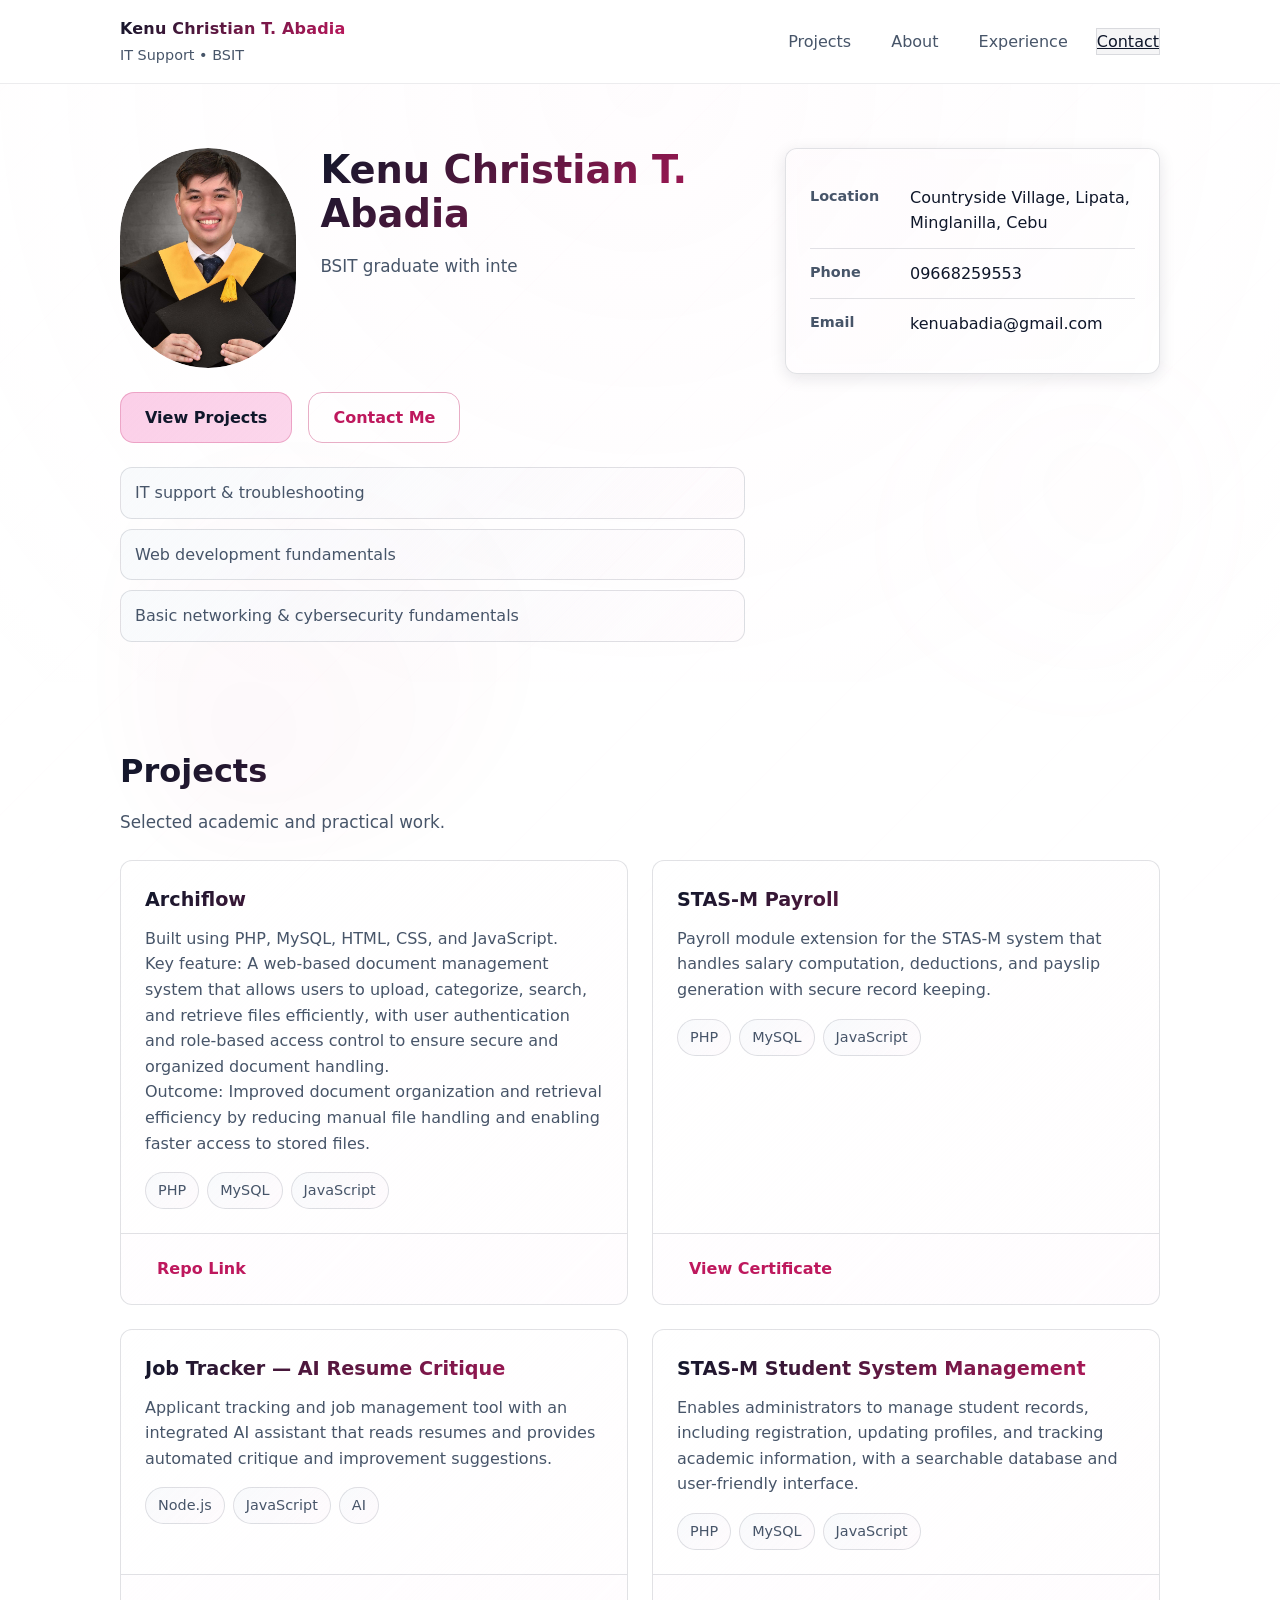
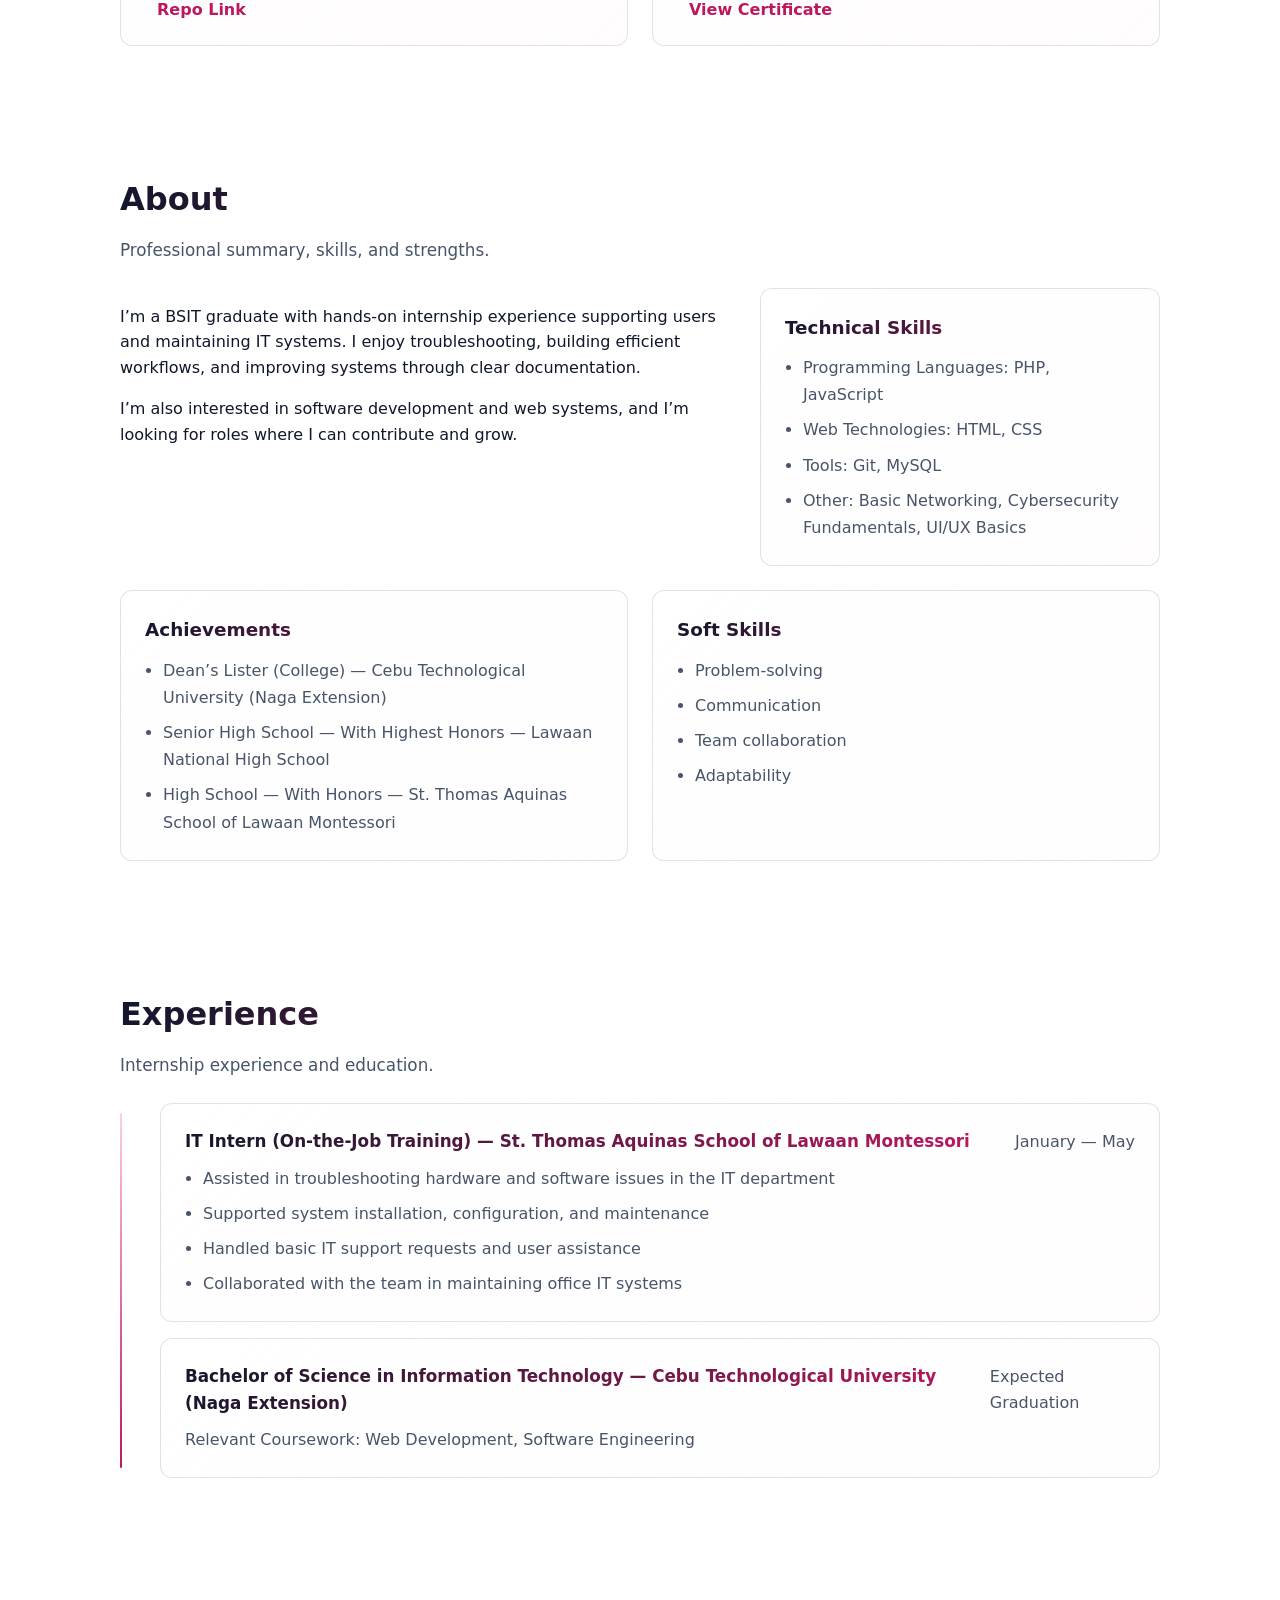
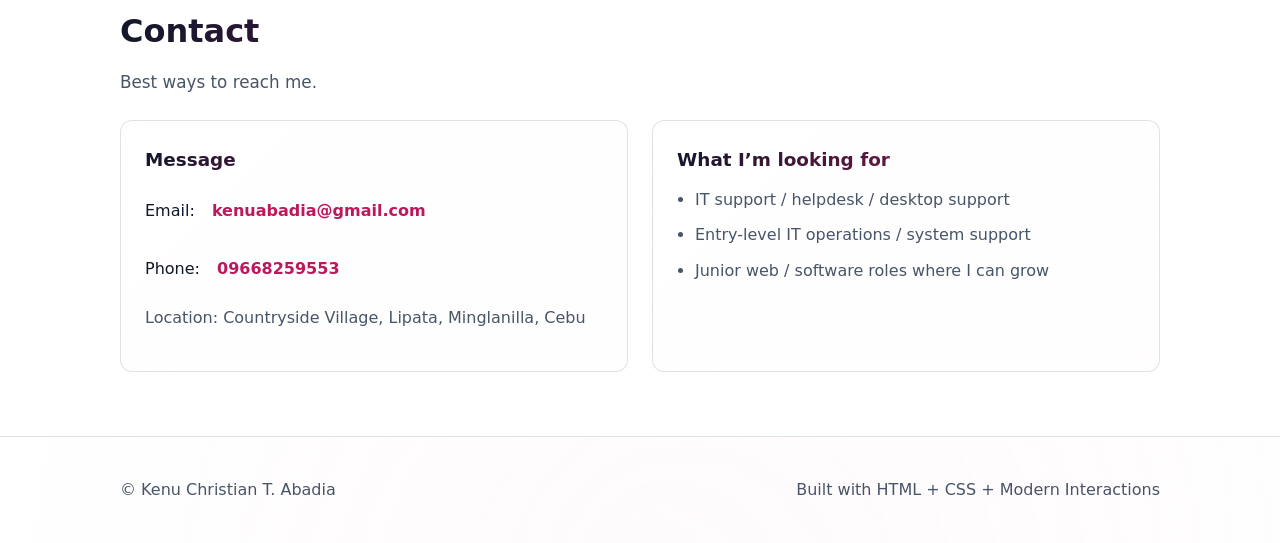
==== commit 91234f1f: "Polish graduate wording" ====
--- a/index.html
+++ b/index.html
@@ -56,7 +56,7 @@
               <div>
                 <h1 class="hero-title" data-scroll>Kenu Christian T. Abadia</h1>
                 <p class="hero-subtitle" data-scroll-type="typing">
-                  BSIT graduating student with internship experience in IT support and exposure to web development. Skilled in PHP, JavaScript, HTML, CSS, Git, and MySQL.
+                  BSIT graduate with internship experience in IT support and exposure to web development. Skilled in PHP, JavaScript, HTML, CSS, Git, and MySQL.
                 </p>
               </div>
             </div>
@@ -214,7 +214,7 @@
           <div class="split">
             <div data-scroll>
               <p>
-                I’m a BSIT graduating student with hands-on internship
+                I’m a BSIT graduate with hands-on internship
                 experience supporting users and maintaining IT systems.
                 I enjoy troubleshooting, building efficient workflows, and
                 improving systems through clear documentation.
@@ -336,3 +336,5 @@
     <script src="js/image-modal.js"></script>
   </body>
 </html>
+
+
